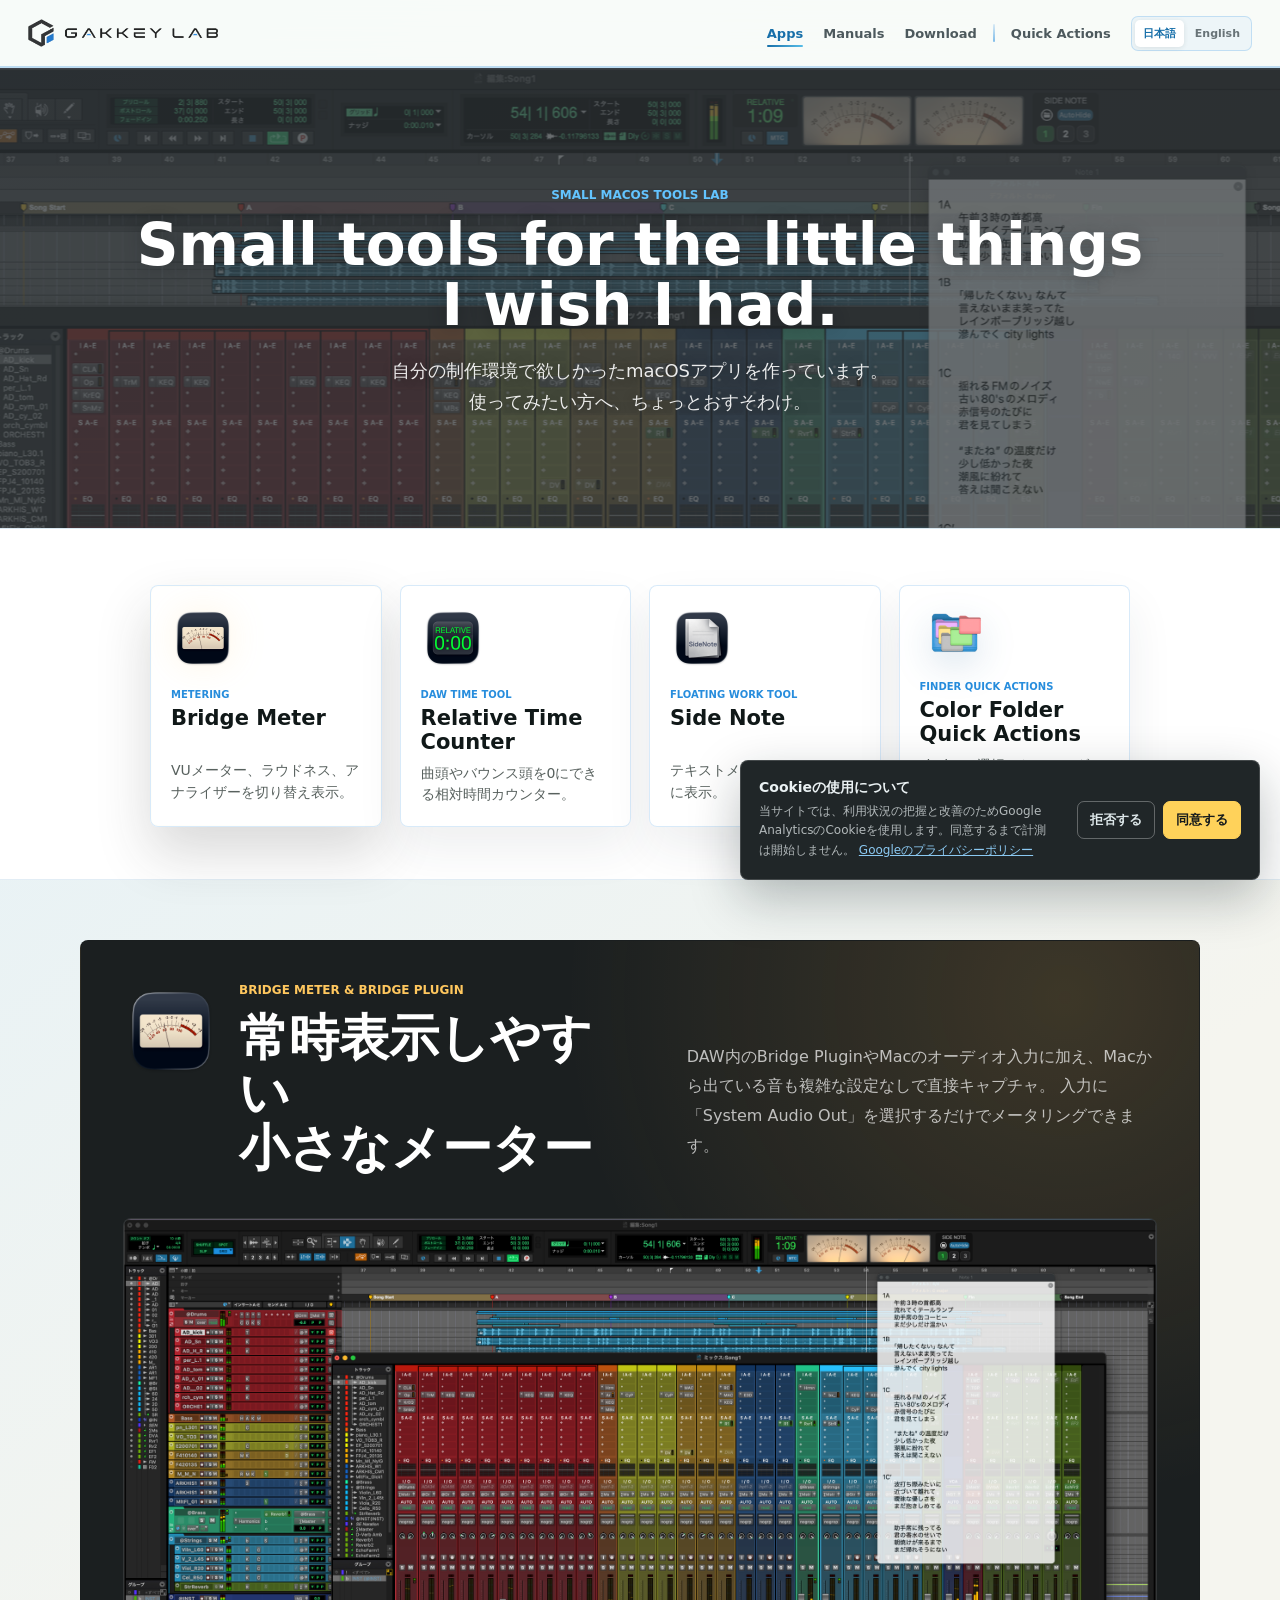
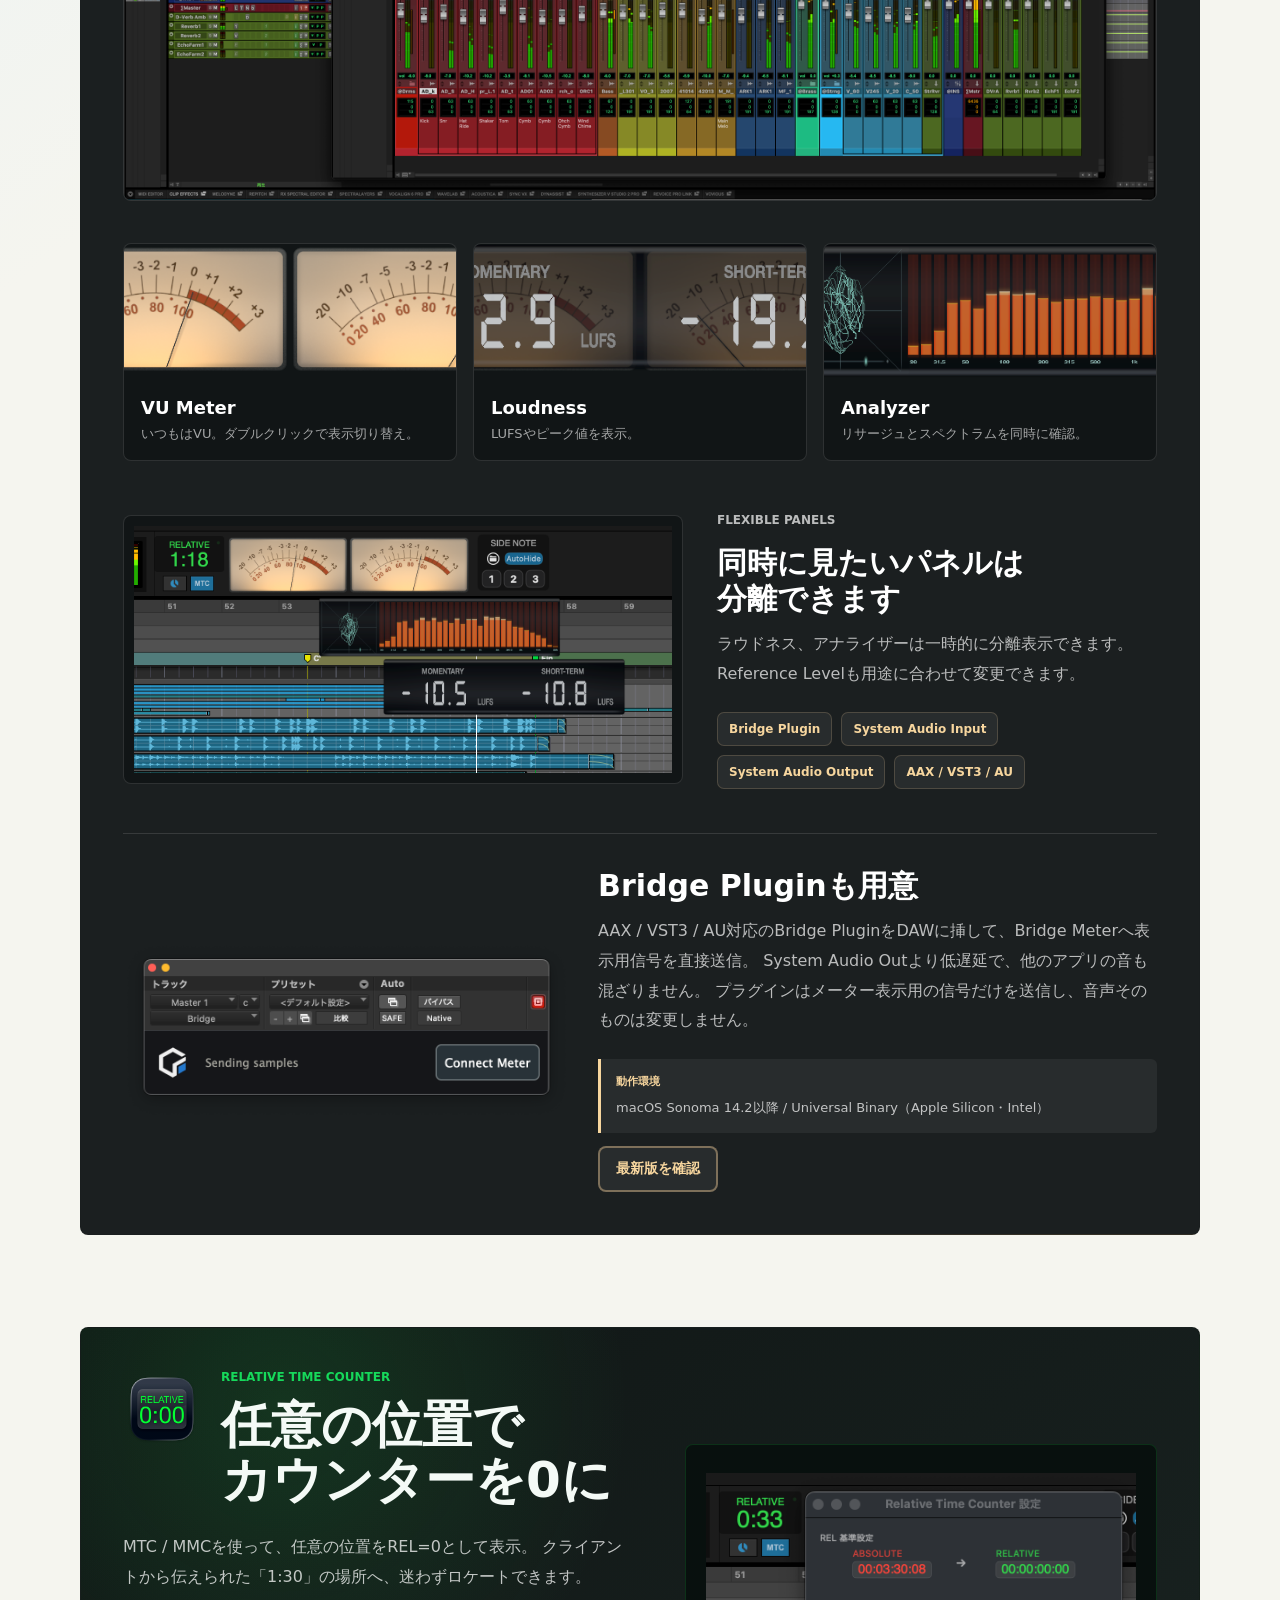
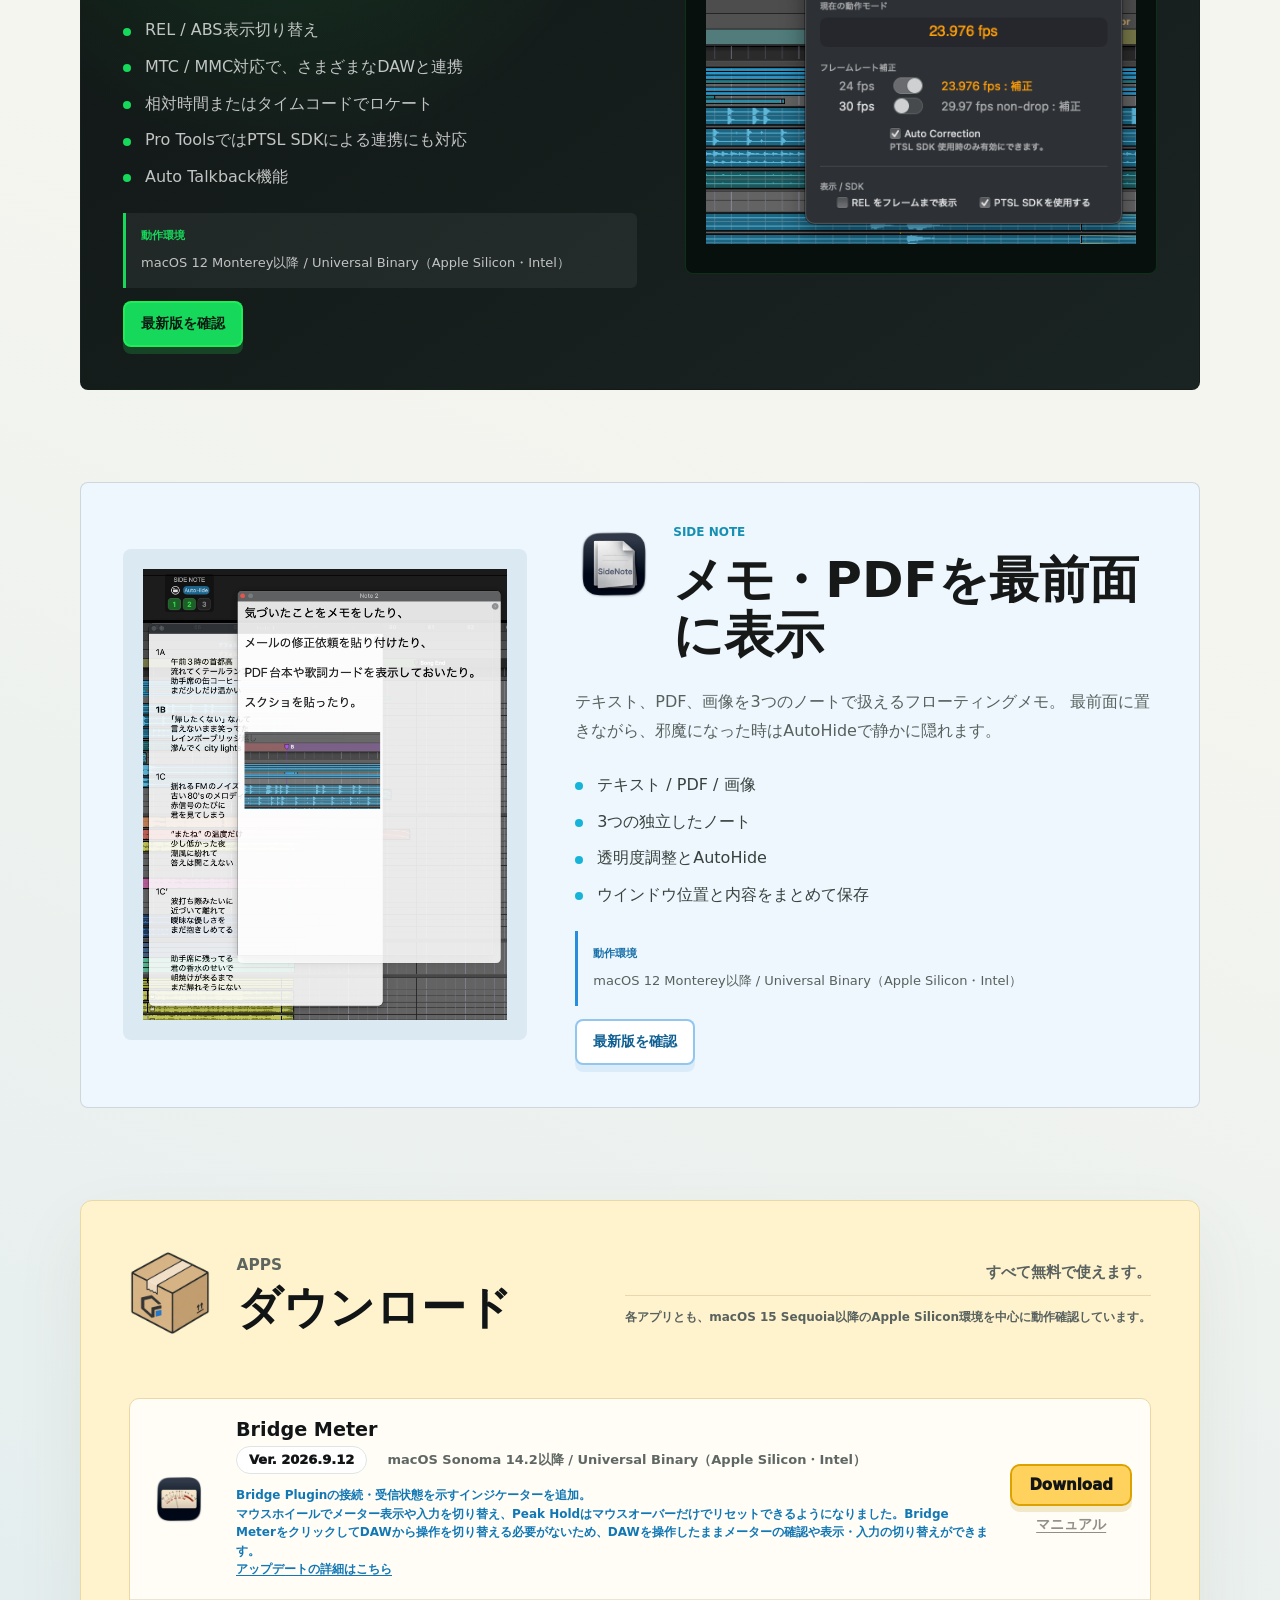
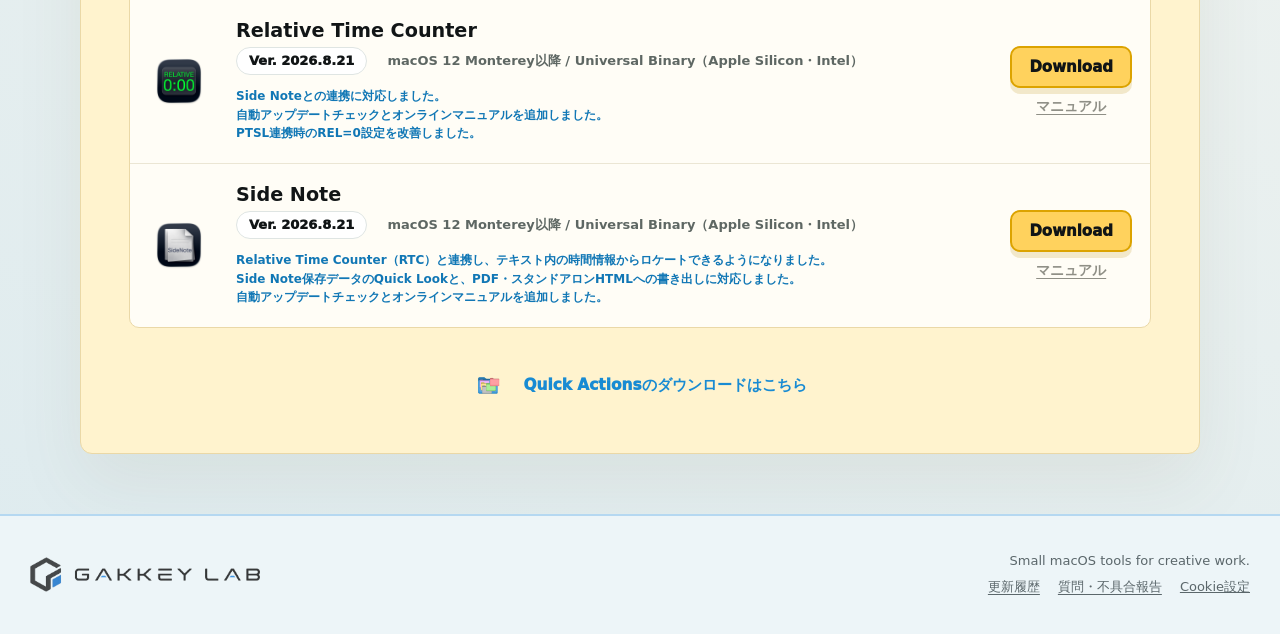
==== index.html @ 68f9bd62 "Align RTC download anchors" ====
<!doctype html>
<html lang="ja">
  <head>
    <meta charset="utf-8">
    <meta name="viewport" content="width=device-width, initial-scale=1">
    <title>GAKKEY LAB | macOS Tools for Creative Work</title>
    <meta
      name="description"
      content="「あったらいいな」を、小さなツールにBridge Meter、Relative Time Counter、Side Noteを公開するmacOS tools lab。"
    >
    <link rel="canonical" href="https://lab.gakkey.com/">
    <link rel="alternate" hreflang="ja" href="https://lab.gakkey.com/">
    <link rel="alternate" hreflang="en" href="https://lab.gakkey.com/en/">
    <link rel="alternate" hreflang="x-default" href="https://lab.gakkey.com/">
    <link rel="icon" type="image/png" sizes="512x512" href="/assets/gakkey-lab/favicon.png?v=3">
    <link rel="shortcut icon" href="/favicon.ico?v=3">
    <link rel="apple-touch-icon" sizes="180x180" href="/assets/gakkey-lab/apple-touch-icon.png?v=3">
    <link rel="stylesheet" href="gakkey-lab.css">
    <script defer src="/analytics.js"></script>
    <script defer src="hero-motion.js"></script>
  </head>
  <body>
    <header class="topbar">
      <a class="brand" href="#" aria-label="GAKKEY LAB">
        <img src="assets/gakkey-lab/logo.png" alt="GAKKEY LAB">
      </a>
      <div class="topbar-controls">
        <nav aria-label="Main navigation">
          <span class="nav-group nav-apps">
            <a href="#apps" aria-current="page">Apps</a>
            <a href="/manuals/">Manuals</a>
            <a href="#download">Download</a>
          </span>
          <span class="nav-group nav-quick">
            <a href="quick-actions/">Quick Actions</a>
          </span>
        </nav>
        <div class="language-switch" aria-label="Language">
          <a class="active" href="/" lang="ja" aria-current="page">日本語</a>
          <a href="/en/" lang="en">English</a>
        </div>
      </div>
    </header>

    <main id="top">
      <section class="hero">
        <div class="hero-content">
          <p class="eyebrow">Small macOS tools lab</p>
          <h1><span class="hero-title-line"><span>Small tools for</span> <span>the little things</span></span><br><span class="hero-title-line">I wish I had.</span></h1>
          <p class="lead">
            自分の制作環境で欲しかったmacOSアプリを作っています。<br>
            使ってみたい方へ、ちょっとおすそわけ。
          </p>
        </div>
      </section>

      <section class="tool-showcase" id="apps">
        <div class="tool-showcase-inner">
          <div class="hero-app-grid" aria-label="GAKKEY LABで公開しているmacOSアプリとQuick Actions">
            <a class="app-card featured-card" href="#bridge-meter">
              <img src="assets/gakkey-lab/bridge-meter-icon.png" alt="Bridge Meter icon">
              <div>
                <span class="app-kind">Metering</span>
                <h3>Bridge Meter</h3>
                <p>VUメーター、ラウドネス、アナライザーを切り替え表示。</p>
              </div>
            </a>

          <a class="app-card rtc-card" href="#rtc">
            <img src="assets/gakkey-lab/rtc-icon.png" alt="Relative Time Counter icon">
            <div>
              <span class="app-kind">DAW time tool</span>
              <h3>Relative Time Counter</h3>
              <p>曲頭やバウンス頭を0にできる相対時間カウンター。</p>
            </div>
          </a>

          <a class="app-card note-card" href="#side-note">
            <img src="assets/gakkey-lab/side-note-icon.png" alt="Side Note icon">
            <div>
              <span class="app-kind">Floating work tool</span>
              <h3>Side Note</h3>
              <p>テキストメモやPDFを最前面に表示。</p>
            </div>
          </a>

          <a class="app-card quick-card" href="quick-actions/">
            <img class="quick-action-icon" src="assets/gakkey-lab/quick-actions/color-folder-icon.png" alt="Color Folder Quick Actions icon">
            <div>
              <span class="app-kind">Finder Quick Actions</span>
              <h3>Color Folder Quick Actions</h3>
              <p>Finderで選択したフォルダの色を変更。</p>
            </div>
          </a>
        </div>
        </div>
      </section>

      <section class="app-overview">
        <div class="app-grid">
          <a class="app-card featured-card" href="#bridge-meter">
            <img src="assets/gakkey-lab/bridge-meter-icon.png" alt="Bridge Meter icon">
            <div>
              <span class="app-kind">Featured</span>
              <h3>Bridge Meter</h3>
              <p>VUメーター、ラウドネス、アナライザーを切り替え表示。</p>
            </div>
          </a>

          <a class="app-card rtc-card" href="#rtc">
            <img src="assets/gakkey-lab/rtc-icon.png" alt="Relative Time Counter icon">
            <div>
              <span class="app-kind">DAW time tool</span>
              <h3>Relative Time Counter</h3>
              <p>曲頭やバウンス頭を0にできる相対時間カウンター。</p>
            </div>
          </a>

          <a class="app-card note-card" href="#side-note">
            <img src="assets/gakkey-lab/side-note-icon.png" alt="Side Note icon">
            <div>
              <span class="app-kind">Floating work tool</span>
              <h3>Side Note</h3>
              <p>テキストメモやPDFを最前面に表示。</p>
            </div>
          </a>
        </div>
      </section>

      <section class="product bridge-section" id="bridge-meter">
        <div class="product-heading">
          <div class="product-title">
            <img src="assets/gakkey-lab/bridge-meter-icon.png" alt="">
            <div>
              <p class="eyebrow">Bridge Meter &amp; Bridge Plugin</p>
              <h2>常時表示しやすい<br>小さなメーター</h2>
            </div>
          </div>
          <p class="product-intro">
            DAW内のBridge PluginやMacのオーディオ入力に加え、Macから出ている音も複雑な設定なしで直接キャプチャ。
            入力に「System Audio Out」を選択するだけでメータリングできます。
          </p>
        </div>

        <figure class="protools-showcase">
          <img
            src="assets/gakkey-lab/hero-protools.png"
            alt="Bridge Meter、Relative Time Counter、Side NoteをPro Toolsの作業画面に配置した様子"
          >
        </figure>

        <div class="meter-modes">
          <figure>
            <img src="assets/gakkey-lab/bridge-vu.png" alt="Stereo VU meter display">
            <figcaption>
              <strong>VU Meter</strong>
              <span>いつもはVU。ダブルクリックで表示切り替え。</span>
            </figcaption>
          </figure>
          <figure>
            <img src="assets/gakkey-lab/bridge-loudness.png" alt="Momentary and short-term loudness display">
            <figcaption>
              <strong>Loudness</strong>
              <span>LUFSやピーク値を表示。</span>
            </figcaption>
          </figure>
          <figure>
            <img src="assets/gakkey-lab/bridge-analyzer.png" alt="Lissajous and spectrum analyzer display">
            <figcaption>
              <strong>Analyzer</strong>
              <span>リサージュとスペクトラムを同時に確認。</span>
            </figcaption>
          </figure>
        </div>

        <div class="bridge-detail">
          <figure class="detail-shot">
            <img src="assets/gakkey-lab/bridge-detached.png" alt="Bridge Meter panels detached over a Pro Tools session">
          </figure>
          <div class="detail-copy">
            <p class="eyebrow">Flexible panels</p>
            <h3>同時に見たいパネルは<br>分離できます</h3>
            <p>
              ラウドネス、アナライザーは一時的に分離表示できます。<br>
              Reference Levelも用途に合わせて変更できます。
            </p>
            <div class="feature-tags">
              <span>Bridge Plugin</span>
              <span>System Audio Input</span>
              <span>System Audio Output</span>
              <span>AAX / VST3 / AU</span>
            </div>
          </div>
        </div>

        <div class="plugin-strip">
          <img src="assets/gakkey-lab/bridge-plugin.png" alt="Bridge Plugin window">
          <div>
            <h3>Bridge Pluginも用意</h3>
            <p>
              AAX / VST3 / AU対応のBridge PluginをDAWに挿して、Bridge Meterへ表示用信号を直接送信。
              System Audio Outより低遅延で、他のアプリの音も混ざりません。
              プラグインはメーター表示用の信号だけを送信し、音声そのものは変更しません。
            </p>
            <p class="system-requirements dark-requirements">
              <strong>動作環境</strong>
              <span>macOS Sonoma 14.2以降 / Universal Binary（Apple Silicon・Intel）</span>
            </p>
            <a
              class="product-download dark-download"
              href="#download-bridge-meter"
            >
              最新版を確認
            </a>
          </div>
        </div>
      </section>

      <section class="product split-product rtc-section" id="rtc">
        <div class="split-copy">
          <div class="product-title compact-title">
            <img src="assets/gakkey-lab/rtc-icon.png" alt="">
            <div>
              <p class="eyebrow">Relative Time Counter</p>
              <h2>任意の位置で<br>
              カウンターを0に</h2>
            </div>
          </div>
          <p>
            MTC / MMCを使って、任意の位置をREL=0として表示。
            クライアントから伝えられた「1:30」の場所へ、迷わずロケートできます。
          </p>
          <ul class="plain-features">
            <li>REL / ABS表示切り替え</li>
            <li>MTC / MMC対応で、さまざまなDAWと連携</li>
            <li>相対時間またはタイムコードでロケート</li>
            <li>Pro ToolsではPTSL SDKによる連携にも対応</li>
            <li>Auto Talkback機能</li>
          </ul>
          <p class="system-requirements">
            <strong>動作環境</strong>
            macOS 12 Monterey以降 / Universal Binary（Apple Silicon・Intel）
          </p>
          <a
            class="product-download"
            href="#download-relative-time-counter"
          >
            最新版を確認
          </a>
        </div>
        <figure class="window-shot">
          <img
            src="assets/gakkey-lab/rtc-screenshot.png"
            alt="Relative Time Counterのカウンターと設定画面をPro Tools上に表示した様子"
          >
        </figure>
      </section>

      <section class="product split-product note-section" id="side-note">
        <figure class="window-shot note-shot">
          <img
            src="assets/gakkey-lab/side-note-screenshot.png"
            alt="Side Noteでメモ、歌詞、画像をPro Tools上に表示した様子"
          >
        </figure>
        <div class="split-copy">
          <div class="product-title compact-title">
            <img src="assets/gakkey-lab/side-note-icon.png" alt="">
            <div>
              <p class="eyebrow">Side Note</p>
              <h2>メモ・PDFを最前面に表示</h2>
            </div>
          </div>
          <p>
            テキスト、PDF、画像を3つのノートで扱えるフローティングメモ。
            最前面に置きながら、邪魔になった時はAutoHideで静かに隠れます。
          </p>
          <ul class="plain-features">
            <li>テキスト / PDF / 画像</li>
            <li>3つの独立したノート</li>
            <li>透明度調整とAutoHide</li>
            <li>ウインドウ位置と内容をまとめて保存</li>
          </ul>
          <p class="system-requirements">
            <strong>動作環境</strong>
            macOS 12 Monterey以降 / Universal Binary（Apple Silicon・Intel）
          </p>
          <a
            class="product-download"
            href="#download-side-note"
          >
            最新版を確認
          </a>
        </div>
      </section>

      <section class="download download-section-v2" id="download">
        <div class="gl-download-panel">
          <div class="gl-download-header">
            <div class="gl-download-heading">
              <img class="gl-download-box" src="assets/gakkey-lab/package-icon.png" alt="">
              <div>
                <div class="gl-download-eyebrow">Apps</div>
                <h2>ダウンロード</h2>
              </div>
            </div>
            <div class="gl-download-summary">
              <p>すべて無料で使えます。</p><span></span>
              <p>各アプリとも、macOS 15 Sequoia以降のApple Silicon環境を中心に動作確認しています。</p>
            </div>
          </div>
          <div class="gl-download-list">
            <div class="gl-download-row" id="download-bridge-meter">
              <img class="gl-download-app-icon" src="assets/gakkey-lab/bridge-meter-icon.png" alt="Bridge Meter">
              <div class="gl-download-app-main"><h3>Bridge Meter</h3><div class="gl-download-meta"><span class="gl-download-version">Ver. 2026.9.12</span><span>macOS Sonoma 14.2以降 / Universal Binary（Apple Silicon・Intel）</span></div><div class="gl-download-notes"><div>Bridge Pluginの接続・受信状態を示すインジケーターを追加。</div><div>マウスホイールでメーター表示や入力を切り替え、Peak Holdはマウスオーバーだけでリセットできるようになりました。Bridge MeterをクリックしてDAWから操作を切り替える必要がないため、DAWを操作したままメーターの確認や表示・入力の切り替えができます。</div><div><a href="https://github.com/gakkeygakkey/gakkey-lab-site/releases/tag/bridge-meter-2026.9.12" target="_blank" rel="noopener">アップデートの詳細はこちら</a></div></div></div>
              <div class="gl-download-actions"><a class="gl-download-button" href="https://github.com/gakkeygakkey/gakkey-lab-site/releases/download/bridge-meter-2026.9.12/Bridge-Meter-2026.9.12.dmg">Download</a><a class="gl-download-manual" href="bridge-meter/manual/">マニュアル</a></div>
            </div>
            <div class="gl-download-row" id="download-relative-time-counter">
              <img class="gl-download-app-icon" src="assets/gakkey-lab/rtc-icon.png" alt="Relative Time Counter">
              <div class="gl-download-app-main"><h3>Relative Time Counter</h3><div class="gl-download-meta"><span class="gl-download-version">Ver. 2026.8.21</span><span>macOS 12 Monterey以降 / Universal Binary（Apple Silicon・Intel）</span></div><div class="gl-download-notes"><div>Side Noteとの連携に対応しました。</div><div>自動アップデートチェックとオンラインマニュアルを追加しました。</div><div>PTSL連携時のREL=0設定を改善しました。</div></div></div>
              <div class="gl-download-actions"><a class="gl-download-button" href="https://github.com/gakkeygakkey/gakkey-lab-site/releases/download/relative-time-counter-2026.8.21/Relative-Time-Counter-2026.8.21.dmg">Download</a><a class="gl-download-manual" href="relative-time-counter/manual/">マニュアル</a></div>
            </div>
            <div class="gl-download-row" id="download-side-note">
              <img class="gl-download-app-icon" src="assets/gakkey-lab/side-note-icon.png" alt="Side Note">
              <div class="gl-download-app-main"><h3>Side Note</h3><div class="gl-download-meta"><span class="gl-download-version">Ver. 2026.8.21</span><span>macOS 12 Monterey以降 / Universal Binary（Apple Silicon・Intel）</span></div><div class="gl-download-notes"><div>Relative Time Counter（RTC）と連携し、テキスト内の時間情報からロケートできるようになりました。</div><div>Side Note保存データのQuick Lookと、PDF・スタンドアロンHTMLへの書き出しに対応しました。</div><div>自動アップデートチェックとオンラインマニュアルを追加しました。</div></div></div>
              <div class="gl-download-actions"><a class="gl-download-button" href="https://github.com/gakkeygakkey/gakkey-lab-site/releases/download/side-note-2026.8.21/Side-Note-2026.8.21.dmg">Download</a><a class="gl-download-manual" href="side-note/manual/">マニュアル</a></div>
            </div>
          </div>
          <a class="gl-download-quick-actions" href="quick-actions/"><img class="gl-download-qa-icon" src="assets/gakkey-lab/quick-actions/color-folder-icon.png" alt=""><span>Quick Actionsのダウンロードはこちら</span></a>
        </div>
      </section>
    </main>

    <footer class="footer">
      <img src="assets/gakkey-lab/logo.png" alt="GAKKEY LAB">
      <div class="footer-meta">
        <span>Small macOS tools for creative work.</span>
        <nav class="footer-links" aria-label="サポートリンク">
          <a href="https://github.com/gakkeygakkey/gakkey-lab-site/releases" target="_blank" rel="noopener">更新履歴</a>
          <a href="https://github.com/gakkeygakkey/gakkey-lab-site/discussions" target="_blank" rel="noopener">質問・不具合報告</a>
        </nav>
      </div>
    </footer>
</body>
</html>
---- gakkey-lab.css ----
:root {
  color-scheme: light;
  --ink: #161918;
  --muted: #58615e;
  --paper: #f5f5ef;
  --panel: #ffffff;
  --green: #16d95b;
  --blue: #278ddd;
  --yellow: #ffd25a;
  --deep: #1b1f20;
  --line: rgba(22, 25, 24, 0.14);
  --shadow: 0 24px 64px rgba(31, 38, 35, 0.16);
}

* {
  box-sizing: border-box;
}

html {
  scroll-behavior: smooth;
}

body {
  margin: 0;
  color: var(--ink);
  background:
    linear-gradient(145deg, rgba(218, 239, 252, 0.82), transparent 30%),
    linear-gradient(24deg, rgba(117, 190, 238, 0.18), transparent 36%),
    var(--paper);
  font-family: Inter, ui-sans-serif, system-ui, -apple-system, BlinkMacSystemFont, "Segoe UI", sans-serif;
}

a {
  color: inherit;
  text-decoration: none;
}

img {
  max-width: 100%;
}

.topbar {
  position: sticky;
  top: 0;
  z-index: 20;
  display: flex;
  align-items: center;
  justify-content: space-between;
  min-height: 68px;
  padding: 0 28px;
  color: var(--ink);
  background: rgba(250, 252, 249, 0.9);
  border-bottom: 2px solid rgba(39, 141, 221, 0.28);
  backdrop-filter: blur(18px);
}

.brand,
.topbar nav,
.topbar-controls,
.language-switch,
.product-title,
.manual-actions {
  display: flex;
  align-items: center;
}

.brand {
  padding: 4px 0;
}

.brand img {
  display: block;
  width: 190px;
  height: auto;
  object-fit: contain;
}

.topbar nav {
  gap: 16px;
  color: #4d595d;
  font-size: 13px;
  font-weight: 700;
}

.nav-group {
  position: relative;
  display: inline-flex;
  align-items: center;
  gap: 20px;
  min-height: 34px;
}

.nav-quick {
  padding-left: 18px;
}

.nav-quick::before {
  content: "";
  position: absolute;
  left: 0;
  top: 8px;
  bottom: 8px;
  width: 2px;
  background: linear-gradient(180deg, rgba(39, 141, 221, 0.15), rgba(39, 141, 221, 0.58));
  border-radius: 999px;
}

.topbar nav a {
  position: relative;
  display: inline-flex;
  align-items: center;
  min-height: 34px;
  padding: 0;
}

.topbar nav a:hover {
  color: var(--blue);
}

.topbar nav a[aria-current="page"] {
  color: #176fa9;
}

.topbar nav a[aria-current="page"]::after {
  content: "";
  position: absolute;
  left: 0;
  right: 0;
  bottom: 3px;
  height: 2px;
  background: linear-gradient(90deg, #176fa9, #58bde8);
  border-radius: 999px;
}

.topbar-controls {
  gap: 20px;
}

.language-switch {
  flex: 0 0 auto;
  gap: 3px;
  padding: 3px;
  background: #edf5f8;
  border: 1px solid rgba(39, 141, 221, 0.22);
  border-radius: 7px;
}

.language-switch a {
  padding: 6px 8px;
  color: #687377;
  border-radius: 5px;
  font-size: 11px;
  font-weight: 800;
}

.language-switch a:hover {
  color: var(--blue);
}

.language-switch a.active {
  color: #176fa9;
  background: white;
  box-shadow: 0 1px 5px rgba(31, 38, 35, 0.1);
}

.hero {
  position: relative;
  isolation: isolate;
  overflow: hidden;
  min-height: min(460px, calc(76vh - 68px));
  display: grid;
  grid-template-columns: 1fr;
  align-items: center;
  align-content: center;
  padding: 64px 0 54px;
}

.hero::before {
  content: "";
  position: absolute;
  inset: 0;
  z-index: -2;
  background-image: url("assets/gakkey-lab/hero-protools.png");
  background-repeat: no-repeat;
  background-position: 74% 0;
  background-size: 120% auto;
  opacity: 0.4;
  filter: saturate(0.72) contrast(0.86);
}

.hero-content {
  position: relative;
  z-index: 1;
  width: min(1180px, calc(100% - 44px));
  max-width: 1080px;
  margin: 0 auto;
  min-width: 0;
  text-align: center;
}

.eyebrow {
  margin: 0 0 14px;
  color: #138642;
  font-size: 12px;
  font-weight: 900;
  letter-spacing: 0;
  text-transform: uppercase;
}

.hero .eyebrow {
  color: #147ec2;
}

.bridge-section .eyebrow {
  color: #ffc75e;
}

h1,
h2,
h3,
p {
  margin-top: 0;
}

h1 {
  max-width: 1040px;
  margin-left: auto;
  margin-right: auto;
  margin-bottom: 20px;
  font-size: clamp(44px, 4.8vw, 58px);
  line-height: 1.02;
  letter-spacing: 0;
}

h1 span {
  white-space: nowrap;
}

.lead {
  max-width: 760px;
  margin-left: auto;
  margin-right: auto;
  margin-bottom: 0;
  color: #39413e;
  font-size: 18px;
  line-height: 1.75;
}

.hero::before {
  opacity: 0.75;
}

.hero::after {
  content: "";
  position: absolute;
  inset: 0;
  z-index: -1;
  background: rgba(8, 14, 17, 0.55);
}

.hero h1 {
  color: #fff;
  text-shadow: 0 2px 18px rgba(0, 0, 0, 0.28);
}

.hero .eyebrow {
  color: #63c4ff;
}

.hero .lead {
  color: rgba(255, 255, 255, 0.9);
  text-shadow: 0 1px 12px rgba(0, 0, 0, 0.34);
}

@media (prefers-reduced-motion: no-preference) {
  .hero::before {
    transform: translate3d(0, var(--hero-shift, 0px), 0) scale(var(--hero-zoom, 1.2));
    transform-origin: 74% 0;
    will-change: transform;
  }
}

.tool-showcase {
  background: white;
  border-top: 1px solid rgba(23, 111, 169, 0.16);
  border-bottom: 1px solid rgba(23, 111, 169, 0.12);
  padding: 56px 0 52px;
}

.tool-showcase-inner {
  width: min(1180px, calc(100% - 44px));
  margin: 0 auto;
}

.tool-showcase .eyebrow {
  margin-bottom: 22px;
  color: #147ec2;
  text-align: center;
}

.hero-actions {
  display: flex;
  flex-wrap: wrap;
  justify-content: center;
  gap: 12px;
}

.hero-app-grid {
  width: min(980px, 100%);
  margin: 0 auto;
  display: grid;
  grid-template-columns: repeat(4, minmax(0, 1fr));
  gap: 18px;
}

.hero-app-grid .app-card {
  min-height: 212px;
  grid-template-columns: 1fr;
  gap: 13px;
  padding: 20px;
  color: #101818;
  background: rgba(255, 255, 255, 0.96);
  border-color: rgba(39, 141, 221, 0.18);
  box-shadow: 0 22px 46px rgba(42, 55, 58, 0.08);
}

.hero-app-grid .app-card.featured-card {
  color: #101818;
  background: rgba(255, 255, 255, 0.96);
  border-color: rgba(39, 141, 221, 0.18);
}

.hero-app-grid .app-card.rtc-card {
  color: #101818;
  background: rgba(255, 255, 255, 0.96);
  border-color: rgba(39, 141, 221, 0.18);
}

.hero-app-grid .app-card.note-card {
  background: rgba(255, 255, 255, 0.96);
  border-color: rgba(39, 141, 221, 0.18);
}

.hero-app-grid .app-card.quick-card {
  background: rgba(255, 255, 255, 0.96);
}

.hero-app-grid .app-card h3 {
  min-height: 46px;
  margin-bottom: 8px;
  font-size: 21px;
}

.hero-app-grid .app-card img {
  width: 64px;
  height: 64px;
  border-radius: 16px;
}

.hero-app-grid .app-card .quick-action-icon {
  width: 74px;
  height: 56px;
}

.hero-app-grid .app-card .app-kind {
  color: var(--blue);
  font-size: 10px;
}

.hero-app-grid .app-card p {
  font-size: 14px;
  line-height: 1.55;
}

.hero-app-grid .featured-card p,
.hero-app-grid .rtc-card p {
  color: var(--muted);
}

.hero-button {
  display: inline-flex;
  align-items: center;
  justify-content: center;
  min-height: 48px;
  padding: 0 20px;
  color: #161400;
  background: var(--yellow);
  border: 2px solid #d59d0c;
  border-radius: 8px;
  box-shadow: 0 9px 0 rgba(213, 157, 12, 0.28);
  font-weight: 900;
}

.secondary-button {
  color: #176fa9;
  background: white;
  border-color: rgba(39, 141, 221, 0.44);
  box-shadow: none;
}

.lab-board {
  position: relative;
  min-height: 540px;
  overflow: hidden;
  background:
    linear-gradient(145deg, rgba(255, 255, 255, 0.82), rgba(225, 242, 252, 0.84)),
    white;
  border: 1px solid var(--line);
  border-radius: 8px;
  box-shadow: var(--shadow);
}

.lab-board::before {
  content: "";
  position: absolute;
  inset: 42px;
  border: 1px solid rgba(26, 39, 44, 0.07);
  border-radius: 16px;
  background:
    linear-gradient(90deg, rgba(255, 255, 255, 0.52), rgba(255, 255, 255, 0)),
    radial-gradient(circle at 76% 12%, rgba(255, 200, 94, 0.18), transparent 34%);
}

.board-card {
  position: absolute;
  display: grid;
  gap: 12px;
  padding: 22px;
  border-radius: 14px;
  box-shadow: 0 24px 46px rgba(45, 47, 42, 0.16);
}

.board-card img {
  display: block;
}

.board-card span {
  font-size: 13px;
  font-weight: 900;
}

.board-card strong {
  font-size: 30px;
  line-height: 1;
}

.board-bridge {
  top: 62px;
  left: 12%;
  width: 40%;
  min-height: 220px;
  color: #ffe2a4;
  background:
    radial-gradient(circle at 76% 14%, rgba(255, 190, 84, 0.26), transparent 36%),
    linear-gradient(145deg, #0d1010, #271b0e);
  border: 1px solid rgba(255, 190, 84, 0.22);
  transform: rotate(-1.5deg);
}

.board-bridge img {
  width: 82px;
  height: 82px;
  border-radius: 20px;
  filter: drop-shadow(0 0 18px rgba(255, 196, 92, 0.16));
}

.board-rtc {
  right: 8%;
  top: 128px;
  width: 39%;
  min-height: 220px;
  color: var(--green);
  background:
    radial-gradient(circle at 76% 14%, rgba(38, 244, 88, 0.16), transparent 36%),
    #111918;
  border: 1px solid rgba(38, 244, 88, 0.18);
  transform: rotate(1.5deg);
  z-index: 2;
}

.board-rtc img,
.board-note img {
  width: 82px;
  height: 82px;
  border-radius: 20px;
}

.board-note {
  left: 28%;
  bottom: 52px;
  width: 34%;
  min-height: 205px;
  background: #fbfdff;
  border: 1px solid rgba(38, 176, 205, 0.16);
  transform: rotate(-0.5deg);
}

.board-note span,
.board-note strong {
  color: #168fb3;
}

.board-quick {
  right: 10%;
  bottom: 34px;
  width: 27%;
  min-height: 150px;
  color: #176fa9;
  background: rgba(255, 255, 255, 0.92);
  border: 1px solid rgba(39, 141, 221, 0.18);
  transform: rotate(1deg);
  z-index: 1;
}

.board-quick img {
  width: 78px;
  height: 58px;
  object-fit: contain;
  filter: drop-shadow(0 12px 18px rgba(21, 89, 140, 0.16));
}

.board-quick strong {
  color: #176fa9;
  font-size: 24px;
}

.app-overview,
.product,
.manuals,
.download {
  width: min(1120px, calc(100% - 44px));
  margin-left: auto;
  margin-right: auto;
}

#apps,
#bridge-meter,
#rtc,
#side-note,
#manuals,
#download,
#download-bridge-meter,
#download-relative-time-counter,
#download-side-note {
  scroll-margin-top: 92px;
}

.app-overview {
  display: none;
  padding: 96px 0;
}

.app-overview .app-grid {
  margin-top: 0;
}

.section-heading {
  max-width: 720px;
  margin-bottom: 32px;
}

.section-heading h2,
.product h2,
.download h2 {
  margin-bottom: 16px;
  font-size: clamp(32px, 4.7vw, 58px);
  line-height: 1.1;
  letter-spacing: 0;
}

.download h2 {
  font-size: clamp(32px, 4vw, 52px);
}

.section-heading > p:not(.eyebrow),
.product-intro,
.split-copy > p,
.detail-copy > p,
.plugin-strip p,
.download p {
  color: var(--muted);
  line-height: 1.85;
}

.app-grid {
  display: grid;
  grid-template-columns: repeat(3, minmax(0, 1fr));
  gap: 18px;
}

.app-card {
  min-height: 228px;
  display: grid;
  grid-template-columns: 78px 1fr;
  align-content: start;
  gap: 20px;
  padding: 24px;
  background: white;
  border: 1px solid var(--line);
  border-radius: 8px;
  box-shadow: var(--shadow);
}

.app-card:hover {
  transform: translateY(-2px);
}

.app-card.featured-card {
  color: white;
  background:
    radial-gradient(circle at 84% 10%, rgba(255, 190, 84, 0.34), transparent 36%),
    radial-gradient(circle at 18% 20%, rgba(255, 220, 150, 0.1), transparent 28%),
    linear-gradient(145deg, #0c0f0f, #1c1912 58%, #352511);
  border-color: rgba(255, 190, 84, 0.28);
  box-shadow:
    0 26px 54px rgba(45, 47, 42, 0.18),
    inset 0 0 0 1px rgba(255, 210, 128, 0.04);
}

.app-card.rtc-card {
  color: #f4faf6;
  background:
    radial-gradient(circle at 86% 12%, rgba(38, 244, 88, 0.14), transparent 34%),
    linear-gradient(145deg, #09110f, #18231f);
  border-color: rgba(38, 244, 88, 0.18);
}

.app-card.note-card {
  background:
    radial-gradient(circle at 96% 4%, rgba(38, 176, 205, 0.045), transparent 34%),
    #fbfdff;
  border-color: rgba(38, 176, 205, 0.16);
}

.app-card.quick-card {
  background:
    radial-gradient(circle at 88% 10%, rgba(39, 141, 221, 0.09), transparent 34%),
    #ffffff;
  border-color: rgba(39, 141, 221, 0.18);
}

.app-card img {
  width: 78px;
  height: 78px;
  border-radius: 18px;
}

.app-card .quick-action-icon {
  object-fit: contain;
  border-radius: 0;
  filter: drop-shadow(0 12px 18px rgba(21, 89, 140, 0.16));
}

.featured-card img {
  filter: drop-shadow(0 0 18px rgba(255, 196, 92, 0.16));
}

.app-card h3 {
  margin: 4px 0 10px;
  font-size: 24px;
  line-height: 1.16;
}

.app-card p {
  margin-bottom: 0;
  color: var(--muted);
  line-height: 1.7;
}

.featured-card p {
  color: rgba(255, 255, 255, 0.7);
}

.rtc-card p {
  color: rgba(255, 255, 255, 0.7);
}

.app-kind {
  color: #16813e;
  font-size: 11px;
  font-weight: 900;
  text-transform: uppercase;
}

.featured-card .app-kind {
  color: #ffc75e;
}

.rtc-card .app-kind {
  color: var(--green);
}

.note-card .app-kind {
  color: #168fb3;
}

.quick-card .app-kind {
  color: var(--blue);
}

.hero-app-grid .app-card .app-kind {
  color: var(--blue);
}

.quick-action-mark {
  position: relative;
  display: block;
  width: 78px;
  height: 78px;
  border-radius: 18px;
  background:
    linear-gradient(180deg, #55c7f2, #198bd2 48%, #1377bd);
  box-shadow:
    inset 0 -8px 0 rgba(0, 0, 0, 0.08),
    0 12px 24px rgba(21, 89, 140, 0.18);
}

.quick-action-mark::before {
  content: "";
  position: absolute;
  left: 9px;
  top: 9px;
  width: 30px;
  height: 10px;
  background: #7fd5f6;
  border-radius: 6px 6px 0 0;
}

.quick-action-mark i {
  position: absolute;
  width: 36px;
  height: 26px;
  border: 2px solid rgba(30, 39, 44, 0.12);
  border-radius: 5px;
  box-shadow: 0 3px 6px rgba(31, 38, 35, 0.16);
}

.quick-action-mark i:nth-child(1) {
  left: 11px;
  top: 21px;
  background: #f48ea1;
}

.quick-action-mark i:nth-child(2) {
  left: 23px;
  top: 31px;
  background: #9ee987;
}

.quick-action-mark i:nth-child(3) {
  left: 33px;
  top: 42px;
  background: #ffe16c;
}

.product {
  margin-bottom: 92px;
  padding: 42px;
  border: 1px solid var(--line);
  border-radius: 8px;
}

.bridge-section {
  margin-top: 60px;
  color: white;
  background:
    radial-gradient(circle at 88% 3%, rgba(255, 189, 86, 0.15), transparent 24%),
    var(--deep);
}

.product-heading {
  display: grid;
  grid-template-columns: 1.05fr 0.95fr;
  gap: 44px;
  align-items: end;
  margin-bottom: 42px;
}

.product-title {
  align-items: flex-start;
  gap: 20px;
}

.product-title img {
  width: 96px;
  height: 96px;
  border-radius: 22px;
  flex: 0 0 auto;
}

.product-title h2 {
  margin-bottom: 0;
}

.bridge-section .product-intro,
.bridge-section .detail-copy > p,
.bridge-section .plugin-strip p {
  color: rgba(255, 255, 255, 0.7);
}

.bridge-section .product-title h2 {
  font-size: clamp(32px, 4vw, 50px);
}

.protools-showcase {
  margin: 0 0 42px;
  overflow: hidden;
  background: #111516;
  border: 1px solid rgba(255, 255, 255, 0.14);
  border-radius: 8px;
}

.protools-showcase img {
  display: block;
  width: 100%;
  height: auto;
}

.meter-modes {
  display: grid;
  grid-template-columns: repeat(3, minmax(0, 1fr));
  gap: 16px;
  margin-bottom: 48px;
}

.meter-modes figure {
  margin: 0;
  overflow: hidden;
  background: #111516;
  border: 1px solid rgba(255, 255, 255, 0.12);
  border-radius: 8px;
}

.meter-modes figure img {
  display: block;
  width: 100%;
  min-height: 136px;
  object-fit: cover;
  object-position: center;
}

.meter-modes figure:nth-child(3) img {
  object-position: 25% center;
}

.meter-modes figcaption {
  display: grid;
  gap: 6px;
  padding: 17px;
}

.meter-modes figcaption strong {
  font-size: 18px;
}

.meter-modes figcaption span {
  color: rgba(255, 255, 255, 0.62);
  font-size: 13px;
  line-height: 1.5;
}

.bridge-detail {
  display: grid;
  grid-template-columns: 1.12fr 0.88fr;
  gap: 34px;
  align-items: center;
}

.detail-shot,
.window-shot {
  margin: 0;
}

.detail-shot img,
.window-shot img {
  display: block;
  width: 100%;
  height: auto;
}

.detail-shot {
  padding: 10px;
  background: #111516;
  border: 1px solid rgba(255, 255, 255, 0.12);
  border-radius: 8px;
}

.detail-copy h3,
.plugin-strip h3 {
  margin-bottom: 12px;
  font-size: 30px;
  line-height: 1.2;
}

.feature-tags {
  display: flex;
  flex-wrap: wrap;
  gap: 9px;
  margin-top: 24px;
}

.feature-tags span {
  padding: 9px 11px;
  color: #f7d69e;
  background: rgba(255, 255, 255, 0.06);
  border: 1px solid rgba(255, 214, 158, 0.18);
  border-radius: 7px;
  font-size: 12px;
  font-weight: 800;
}

.plugin-strip {
  display: grid;
  grid-template-columns: minmax(260px, 0.8fr) 1fr;
  gap: 28px;
  align-items: center;
  margin-top: 44px;
  padding-top: 34px;
  border-top: 1px solid rgba(255, 255, 255, 0.12);
}

.plugin-strip img {
  width: 100%;
}

.split-product {
  display: grid;
  grid-template-columns: 1fr 0.92fr;
  gap: 48px;
  align-items: center;
  background: white;
}

.rtc-section {
  color: rgba(255, 255, 255, 0.84);
  background:
    radial-gradient(circle at 18% 12%, rgba(38, 244, 88, 0.13), transparent 32%),
    linear-gradient(145deg, #101615, #1a2422);
}

.rtc-section .eyebrow {
  color: var(--green);
}

.rtc-section h2,
.rtc-section h3 {
  color: #f4faf6;
}

.rtc-section p,
.rtc-section .plain-features li {
  color: rgba(255, 255, 255, 0.74);
}

.rtc-section .system-requirements {
  color: rgba(255, 255, 255, 0.72);
  background: rgba(255, 255, 255, 0.06);
  border-left-color: var(--green);
}

.rtc-section .system-requirements strong {
  color: var(--green);
}

.rtc-section .product-download {
  color: #0d1a13;
  background: var(--green);
  border-color: rgba(38, 244, 88, 0.72);
  box-shadow: 0 7px 0 rgba(38, 244, 88, 0.18);
}

.rtc-section .window-shot {
  background: #08100e;
  border: 1px solid rgba(38, 244, 88, 0.14);
}

.note-section {
  grid-template-columns: 0.82fr 1.18fr;
  background: #eef7fd;
}

.note-section .eyebrow {
  color: #168fb3;
}

.note-section .plain-features li::before {
  background: #16b4d8;
}

.compact-title {
  margin-bottom: 24px;
}

.compact-title img {
  width: 78px;
  height: 78px;
  border-radius: 18px;
}

.compact-title h2 {
  font-size: clamp(30px, 4vw, 50px);
}

.plain-features {
  display: grid;
  gap: 11px;
  margin: 26px 0 0;
  padding: 0;
  list-style: none;
}

.plain-features li {
  position: relative;
  padding-left: 22px;
  color: #38413e;
  line-height: 1.6;
}

.plain-features li::before {
  content: "";
  position: absolute;
  left: 0;
  top: 0.65em;
  width: 8px;
  height: 8px;
  background: var(--green);
  border-radius: 50%;
}

.system-requirements {
  display: grid;
  gap: 4px;
  margin-top: 24px;
  padding: 13px 15px;
  color: #46514d;
  background: #eef7fd;
  border-left: 3px solid var(--blue);
  border-radius: 0 6px 6px 0;
  font-size: 13px;
  line-height: 1.55;
}

.system-requirements strong {
  color: #176fa9;
  font-size: 11px;
  letter-spacing: 0;
  text-transform: uppercase;
}

.dark-requirements {
  color: rgba(255, 255, 255, 0.72);
  background: rgba(255, 255, 255, 0.06);
  border-left-color: #f7d69e;
}

.bridge-section .plugin-strip p.dark-requirements {
  color: rgba(255, 255, 255, 0.72);
}

.dark-requirements strong {
  color: #f7d69e;
}

.product-download {
  display: inline-flex;
  align-items: center;
  gap: 12px;
  min-height: 46px;
  margin-top: 28px;
  padding: 0 16px;
  color: #0e5f93;
  background: white;
  border: 2px solid rgba(39, 141, 221, 0.5);
  border-radius: 8px;
  font-size: 14px;
  font-weight: 900;
  box-shadow: 0 7px 0 rgba(39, 141, 221, 0.1);
}

.system-requirements + .product-download {
  display: flex;
  width: fit-content;
  margin-top: 10px;
}

.latest-update {
  display: grid;
  gap: 3px;
  margin-top: 10px;
  color: #46514d;
  font-size: 13px;
  line-height: 1.55;
}

.latest-update strong {
  color: var(--green);
  font-size: 11px;
}

.dark-update {
  color: rgba(255, 255, 255, 0.72);
}

.dark-update strong {
  color: #f7d69e;
}

.latest-update + .product-download {
  display: flex;
  width: fit-content;
  margin-top: 10px;
}

.product-download:hover {
  color: white;
  background: var(--blue);
  border-color: var(--blue);
  transform: translateY(-2px);
}

.product-download small {
  padding-left: 12px;
  color: inherit;
  border-left: 1px solid currentColor;
  font-size: 11px;
  opacity: 0.72;
}

.dark-download {
  color: #f7d69e;
  background: rgba(255, 255, 255, 0.06);
  border-color: rgba(255, 214, 158, 0.4);
  box-shadow: none;
}

.dark-download:hover {
  color: #161400;
  background: var(--yellow);
  border-color: var(--yellow);
}

.window-shot {
  display: grid;
  place-items: center;
  min-height: 430px;
  padding: 20px;
  background: #202426;
  border-radius: 8px;
  overflow: hidden;
}

.window-shot img {
  max-height: 520px;
  object-fit: contain;
}

.note-shot {
  background: #dbe9f2;
}

.manuals {
  padding: 10px 0 96px;
}

.manual-index {
  min-height: calc(100vh - 76px);
  padding-top: 120px;
}

.manual-grid {
  display: grid;
  grid-template-columns: repeat(3, minmax(0, 1fr));
  gap: 18px;
}

.manual-grid article {
  min-height: 0;
  display: grid;
  grid-template-columns: 52px minmax(0, 1fr);
  grid-template-rows: auto auto;
  align-items: flex-start;
  column-gap: 16px;
  row-gap: 12px;
  padding: 18px;
  background: white;
  border: 1px solid var(--line);
  border-radius: 8px;
}

.manual-grid article img {
  grid-row: 1 / 3;
  width: 52px;
  height: 52px;
  border-radius: 12px;
}

.manual-grid h3 {
  min-height: 2.4em;
  margin-bottom: 0;
  font-size: 19px;
  line-height: 1.2;
}

.manual-actions {
  flex-wrap: wrap;
  gap: 8px;
  margin-top: 0;
}

.manual-actions a {
  display: inline-flex;
  align-items: center;
  min-height: 34px;
  padding: 0 11px;
  background: #eef4f0;
  border: 1px solid var(--line);
  border-radius: 7px;
  font-size: 13px;
  font-weight: 800;
}

.footer {
  min-height: 120px;
  display: flex;
  align-items: center;
  justify-content: space-between;
  gap: 24px;
  padding: 30px;
  color: #5b676b;
  background: #edf5f8;
  border-top: 2px solid rgba(39, 141, 221, 0.28);
  font-size: 13px;
}

.footer img {
  width: 230px;
  height: auto;
  opacity: 0.9;
}

.footer-meta {
  display: flex;
  align-items: flex-end;
  flex-direction: column;
  gap: 10px;
  text-align: right;
}

.footer-links {
  display: flex;
  flex-wrap: wrap;
  justify-content: flex-end;
  gap: 8px 18px;
}

.footer-links a {
  color: #5b676b;
  text-decoration: underline;
  text-underline-offset: 3px;
}

.footer-links a:hover {
  color: var(--blue);
}

.manual-page {
  background: #eef4f5;
}

.manual-shell {
  display: grid;
  grid-template-columns: 248px minmax(0, 1fr);
  gap: 42px;
  width: min(1180px, calc(100% - 56px));
  margin: 0 auto;
  padding: 46px 0 90px;
}

.manual-toc {
  position: sticky;
  top: 114px;
  align-self: start;
  max-height: calc(100vh - 140px);
  overflow-y: auto;
  padding: 18px;
  background: rgba(255, 255, 255, 0.72);
  border: 1px solid rgba(22, 25, 24, 0.1);
  border-radius: 8px;
}

.manual-toc-brand {
  display: flex;
  align-items: center;
  gap: 12px;
  margin-bottom: 20px;
  font-weight: 900;
}

.manual-toc-brand img {
  width: 42px;
  height: 42px;
}

.manual-toc nav {
  display: grid;
  gap: 2px;
}

.manual-toc nav span {
  margin: 16px 8px 6px;
  color: #176fa9;
  font-size: 12px;
  font-weight: 900;
  letter-spacing: 0.04em;
  text-transform: uppercase;
}

.manual-toc nav span:first-child {
  margin-top: 0;
}

.manual-toc nav span:not(:first-child) {
  padding-top: 16px;
  border-top: 1px solid rgba(22, 25, 24, 0.13);
}

.manual-toc nav a {
  padding: 10px 8px;
  color: #4e5b5b;
  border-radius: 6px;
  font-size: 14px;
  font-weight: 800;
}

.manual-toc nav a:hover {
  color: var(--blue);
  background: rgba(39, 141, 221, 0.08);
}

.manual-content {
  min-width: 0;
}

.manual-hero {
  margin-bottom: 24px;
  padding: 42px;
  color: white;
  background:
    radial-gradient(circle at 84% 12%, rgba(255, 210, 90, 0.22), transparent 32%),
    linear-gradient(135deg, #151819, #202926);
  border-radius: 8px;
  box-shadow: var(--shadow);
}

.manual-hero h1 {
  max-width: 760px;
  margin-bottom: 20px;
  font-size: 56px;
  line-height: 1;
}

.manual-hero p:not(.eyebrow) {
  max-width: 760px;
  color: rgba(255, 255, 255, 0.76);
  font-size: 18px;
  line-height: 1.9;
}

.manual-section {
  scroll-margin-top: 110px;
  display: grid;
  grid-template-columns: minmax(0, 1fr) minmax(260px, 0.58fr);
  gap: 34px;
  align-items: center;
  margin-bottom: 18px;
  padding: 34px;
  background: rgba(255, 255, 255, 0.9);
  border: 1px solid rgba(22, 25, 24, 0.1);
  border-radius: 8px;
}

.manual-section-stack {
  align-items: start;
}

.manual-section-stack .manual-section-copy {
  grid-column: span 2;
}

.manual-section-placeholder {
  grid-template-columns: 1fr;
  background: rgba(255, 255, 255, 0.62);
  border-style: dashed;
}

.manual-section-placeholder h2,
.manual-section-placeholder .manual-section-copy > p:not(.eyebrow) {
  max-width: 760px;
}

.manual-section:target {
  animation: manual-target-flash 2.3s ease-out 0.6s;
}

@keyframes manual-target-flash {
  0% {
    border-color: rgba(22, 25, 24, 0.1);
    box-shadow: none;
  }

  12% {
    border-color: rgba(39, 141, 221, 0.86);
    box-shadow:
      0 0 0 6px rgba(39, 141, 221, 0.24),
      0 18px 48px rgba(39, 141, 221, 0.24);
  }

  30% {
    border-color: rgba(22, 25, 24, 0.1);
    box-shadow: none;
  }

  46% {
    border-color: rgba(39, 141, 221, 0.8);
    box-shadow:
      0 0 0 6px rgba(39, 141, 221, 0.2),
      0 18px 48px rgba(39, 141, 221, 0.2);
  }

  64% {
    border-color: rgba(22, 25, 24, 0.1);
    box-shadow: none;
  }

  78% {
    border-color: rgba(39, 141, 221, 0.78);
    box-shadow:
      0 0 0 6px rgba(39, 141, 221, 0.18),
      0 18px 48px rgba(39, 141, 221, 0.18);
  }

  100% {
    border-color: rgba(22, 25, 24, 0.1);
    box-shadow: none;
  }
}

.manual-section h2 {
  margin-bottom: 16px;
  font-size: 34px;
  line-height: 1.18;
}

.manual-section-copy > p:not(.eyebrow) {
  color: var(--muted);
  font-size: 16px;
  line-height: 1.9;
}

.manual-media {
  margin: 0;
}

.manual-media img,
.manual-media video {
  display: block;
  width: 100%;
  height: auto;
}

.manual-video video {
  background: #eef0f2;
}

.manual-media.compact {
  justify-self: end;
}

.manual-media.compact img,
.manual-media.compact video {
  width: 246px;
}

.manual-media.framed {
  overflow: hidden;
  background: #151819;
  border: 1px solid rgba(22, 25, 24, 0.12);
  border-radius: 8px;
}

.manual-media.wide {
  grid-column: span 2;
}

.manual-media.medium {
  grid-column: span 2;
  justify-self: center;
  width: min(640px, 100%);
}

.manual-plugin-lamp {
  margin: 18px 0;
}

.manual-media.large {
  grid-column: span 2;
  justify-self: center;
  width: min(900px, 100%);
}

.manual-operation-row {
  grid-column: span 2;
  display: grid;
  grid-template-columns: minmax(0, 1fr) auto;
  gap: 24px;
  align-items: center;
}

.manual-operation-table {
  width: 100%;
  margin-top: 0;
  border-collapse: collapse;
  font-size: 15px;
}

.manual-operation-table.wide {
  grid-column: span 2;
}

.manual-shortcut-group {
  grid-column: span 2;
}

.manual-details {
  grid-column: span 2;
  overflow: hidden;
  border: 1px solid rgba(39, 141, 221, 0.2);
  border-radius: 8px;
  background: #f6fafb;
}

.manual-details summary {
  padding: 17px 20px;
  color: #176fa9;
  cursor: pointer;
  font-size: 15px;
  font-weight: 900;
}

.manual-details[open] summary {
  border-bottom: 1px solid rgba(22, 25, 24, 0.1);
}

.manual-details-content {
  display: grid;
  gap: 30px;
  padding: 24px;
}

.manual-setup-step {
  display: grid;
  gap: 16px;
}

.manual-setup-step + .manual-setup-step {
  padding-top: 30px;
  border-top: 1px solid rgba(22, 25, 24, 0.12);
}

.manual-setup-step > div > span {
  display: inline-grid;
  place-items: center;
  min-width: 28px;
  height: 28px;
  margin-bottom: 8px;
  padding: 0 7px;
  color: white;
  background: #176fa9;
  border-radius: 999px;
  font-size: 13px;
  font-weight: 900;
}

.manual-setup-step h3 {
  margin: 0 0 8px;
  font-size: 20px;
}

.manual-setup-step p {
  margin: 0 0 8px;
  color: var(--muted);
  font-size: 15px;
  line-height: 1.8;
  font-weight: 700;
}

.manual-setup-step p:last-child {
  margin-bottom: 0;
}

.manual-setup-step p a {
  color: var(--blue);
  text-decoration: underline;
  text-underline-offset: 3px;
}

.manual-setup-step .manual-media.framed {
  padding: 14px;
  background: #e8edef;
  border-color: rgba(22, 25, 24, 0.14);
}

.manual-setup-step .manual-media.framed img {
  border-radius: 5px;
}

.manual-shortcut-group h3 {
  margin: 0 0 8px;
  font-size: 20px;
  line-height: 1.4;
}

.manual-shortcut-description {
  margin: 0 0 12px;
  color: var(--muted);
  font-size: 15px;
  line-height: 1.7;
  font-weight: 700;
}

.manual-subsection {
  grid-column: span 2;
}

.manual-subsection h3 {
  margin: 0 0 8px;
  font-size: 20px;
  line-height: 1.4;
}

.manual-subsection > p {
  margin: 0;
  color: var(--muted);
  font-size: 15px;
  line-height: 1.8;
  font-weight: 700;
}

.manual-bullet-list {
  display: grid;
  gap: 8px;
  margin: 0;
  padding-left: 1.4em;
  color: var(--muted);
  font-size: 15px;
  line-height: 1.8;
  font-weight: 700;
}

.manual-subsection-label {
  margin: 18px 0 8px !important;
  color: #151918 !important;
  font-size: 15px !important;
  line-height: 1.6 !important;
  font-weight: 900 !important;
}

.manual-subsection .manual-note {
  margin-top: 12px;
}

.manual-operation-table th,
.manual-operation-table td {
  padding: 13px 0;
  border-top: 1px solid rgba(22, 25, 24, 0.12);
  text-align: left;
  vertical-align: top;
}

.manual-operation-table th {
  width: 42%;
  color: #936f16;
  font-weight: 900;
}

.manual-operation-table td {
  color: #3e4846;
  font-weight: 800;
}

.manual-release-link {
  grid-column: span 2;
  justify-self: start;
  margin-top: 0;
}

.manual-note {
  grid-column: span 2;
  margin: -4px 0 0;
  padding: 14px 16px;
  color: #5e6057;
  background: rgba(255, 210, 90, 0.16);
  border-left: 4px solid #d59d0c;
  border-radius: 6px;
  font-size: 14px;
  line-height: 1.7;
  font-weight: 800;
}

.manual-detail-split {
  grid-column: span 2;
  display: grid;
  grid-template-columns: minmax(220px, 0.35fr) minmax(0, 1fr);
  gap: 28px;
  align-items: start;
}

.manual-detail-split .manual-media img {
  max-height: 650px;
  object-fit: contain;
}

.manual-detail-copy {
  display: grid;
  gap: 24px;
}

.manual-detail-full {
  grid-column: span 2;
}

.manual-detail-full > .manual-detail-block:first-child {
  margin-top: 10px;
  padding-top: 28px;
  border-top: 1px solid rgba(22, 25, 24, 0.12);
}

.manual-detail-inline {
  display: grid;
  grid-template-columns: minmax(180px, 0.34fr) minmax(0, 1fr);
  gap: 20px;
  align-items: center;
}

.manual-detail-inline .manual-media img {
  width: min(130px, 100%);
  max-height: 190px;
  object-fit: contain;
}

.manual-detail-block h3 {
  margin-bottom: 8px;
  color: #151918;
  font-size: 22px;
}

.manual-detail-block > p {
  margin-bottom: 10px;
  color: var(--muted);
  font-size: 15px;
  line-height: 1.8;
  font-weight: 700;
}

.manual-point-list {
  grid-column: span 2;
  display: grid;
  grid-template-columns: repeat(3, minmax(0, 1fr));
  gap: 12px;
}

.manual-point-list.two-columns {
  grid-template-columns: repeat(2, minmax(0, 1fr));
}

.manual-point-list article {
  display: grid;
  gap: 4px;
  padding: 17px;
  background: #f6fafb;
  border: 1px solid rgba(39, 141, 221, 0.16);
  border-radius: 8px;
}

.manual-point-list strong {
  color: #176fa9;
  font-size: 15px;
}

.manual-point-list span {
  color: var(--muted);
  font-size: 14px;
  line-height: 1.6;
}

.manual-clear-callout {
  grid-column: span 2;
  display: grid;
  grid-template-columns: minmax(0, 1fr) minmax(260px, 340px);
  gap: 28px;
  align-items: center;
}

.manual-clear-callout .manual-media {
  width: 100%;
}

.manual-quick-look-media {
  margin: 24px auto 0;
}

.manual-rtc-recognition {
  display: grid;
  grid-template-columns: minmax(0, 0.8fr) minmax(320px, 1fr);
  gap: 24px;
  align-items: center;
  margin: 18px 0;
}

.manual-rtc-recognition .manual-subsection-label {
  margin-top: 0 !important;
}

.manual-rtc-recognition .manual-media {
  overflow: hidden;
  width: 100%;
  border-radius: 8px;
}

.manual-media-grid {
  grid-column: span 2;
  display: grid;
  grid-template-columns: repeat(3, minmax(0, 1fr));
  gap: 14px;
}

.manual-media-grid figure {
  margin: 0;
  overflow: hidden;
  background: #151819;
  border-radius: 8px;
}

.manual-media-grid img {
  display: block;
  width: 100%;
  height: 132px;
  object-fit: cover;
}

.manual-media-grid figcaption {
  padding: 12px 14px;
  color: rgba(255, 255, 255, 0.72);
  font-size: 13px;
  font-weight: 800;
}

.utility-page {
  padding: 72px 0 96px;
}

.quick-hero,
.quick-section {
  width: min(1120px, calc(100% - 44px));
  margin-left: auto;
  margin-right: auto;
}

.quick-hero {
  display: grid;
  grid-template-columns: minmax(0, 1fr) minmax(320px, 0.48fr);
  gap: 42px;
  align-items: center;
  margin-bottom: 76px;
}

.quick-hero h1 {
  margin-bottom: 24px;
}

.quick-download-panel {
  min-height: 320px;
  display: flex;
  flex-direction: column;
  align-items: flex-start;
  justify-content: flex-end;
  padding: 30px;
  background: linear-gradient(145deg, #ffffff, #eef8ff);
  border: 1px solid rgba(39, 141, 221, 0.2);
  border-radius: 8px;
  box-shadow: var(--shadow);
}

.quick-action-mark.large {
  width: 96px;
  height: 96px;
  margin-bottom: auto;
  border-radius: 22px;
}

.quick-action-mark.large::before {
  left: 12px;
  top: 11px;
  width: 38px;
  height: 12px;
}

.quick-action-mark.large i {
  width: 44px;
  height: 32px;
}

.quick-action-mark.large i:nth-child(1) {
  left: 14px;
  top: 27px;
}

.quick-action-mark.large i:nth-child(2) {
  left: 30px;
  top: 39px;
}

.quick-action-mark.large i:nth-child(3) {
  left: 43px;
  top: 52px;
}

.quick-download-panel .quick-action-icon.large {
  width: 132px;
  height: auto;
  margin-bottom: auto;
  object-fit: contain;
  filter: drop-shadow(0 16px 24px rgba(21, 89, 140, 0.16));
}

.quick-download-panel h2 {
  margin: 24px 0 8px;
  font-size: 28px;
  line-height: 1.15;
}

.quick-download-panel p {
  margin-bottom: 18px;
  color: var(--muted);
  font-weight: 800;
}

.quick-download-panel .release-note {
  margin-top: -8px;
  color: #176fa9;
  font-size: 14px;
  line-height: 1.55;
  font-weight: 800;
}

.quick-section {
  margin-bottom: 70px;
}

.install-guide {
  display: grid;
  gap: 22px;
}

.guide-step {
  display: grid;
  gap: 22px;
  padding: 28px;
  background: white;
  border: 1px solid var(--line);
  border-radius: 8px;
  box-shadow: var(--shadow);
}

.two-column-step {
  grid-template-columns: repeat(2, minmax(0, 1fr));
}

.two-column-step .guide-image {
  grid-column: 1 / -1;
}

.step-copy {
  max-width: 760px;
}

.step-number {
  display: inline-grid;
  place-items: center;
  width: 34px;
  height: 34px;
  margin-bottom: 16px;
  color: #161400;
  background: var(--yellow);
  border: 1px solid #d59d0c;
  border-radius: 999px;
  font-weight: 900;
}

.step-copy h3 {
  margin-bottom: 12px;
  font-size: 28px;
  line-height: 1.25;
}

.step-copy p {
  color: var(--muted);
  line-height: 1.85;
}

.warning-note {
  padding: 14px 16px;
  color: #b32216;
  background: #fff2ed;
  border-left: 3px solid #ef553f;
  border-radius: 0 6px 6px 0;
  font-weight: 800;
}

.guide-image {
  margin: 0;
  overflow: hidden;
  background: #edf5f8;
  border: 1px solid rgba(39, 141, 221, 0.18);
  border-radius: 8px;
}

.guide-image img {
  display: block;
  width: 100%;
  height: auto;
}

.guide-video {
  width: 100%;
  aspect-ratio: 16 / 9;
  margin: 0 auto;
  overflow: hidden;
  background: #111819;
  border: 1px solid rgba(39, 141, 221, 0.22);
  border-radius: 8px;
  box-shadow: 0 18px 42px rgba(31, 38, 35, 0.12);
}

.guide-video iframe {
  display: block;
  width: 100%;
  height: 100%;
  border: 0;
}

.cookie-settings {
  padding: 0;
  color: #5b676b;
  background: transparent;
  border: 0;
  font: inherit;
  text-decoration: underline;
  cursor: pointer;
}

.cookie-settings:hover {
  color: var(--blue);
}

.cookie-consent {
  position: fixed;
  z-index: 100;
  right: 20px;
  bottom: 20px;
  width: min(520px, calc(100% - 40px));
  display: grid;
  grid-template-columns: 1fr auto;
  gap: 20px;
  align-items: center;
  padding: 18px;
  color: #eaf1f3;
  background: #202628;
  border: 1px solid rgba(255, 255, 255, 0.16);
  border-radius: 8px;
  box-shadow: 0 18px 50px rgba(16, 28, 33, 0.28);
}

.cookie-consent[hidden] {
  display: none;
}

.cookie-consent-copy {
  display: grid;
  gap: 5px;
}

.cookie-consent-copy strong {
  font-size: 14px;
}

.cookie-consent-copy p {
  margin: 0;
  color: rgba(234, 241, 243, 0.72);
  font-size: 12px;
  line-height: 1.65;
}

.cookie-consent-copy a {
  color: #8bc9f2;
  text-decoration: underline;
}

.cookie-consent-actions {
  display: flex;
  gap: 8px;
}

.cookie-consent-actions button {
  min-height: 38px;
  padding: 0 12px;
  color: #dce6e8;
  background: transparent;
  border: 1px solid rgba(255, 255, 255, 0.3);
  border-radius: 7px;
  font-weight: 800;
  cursor: pointer;
}

.cookie-consent-actions button.primary {
  color: #151a1c;
  background: var(--yellow);
  border-color: var(--yellow);
}

.cookie-consent-actions button:hover {
  transform: translateY(-1px);
}

@media (max-width: 980px) {
  .manual-shell {
    grid-template-columns: 1fr;
    gap: 18px;
    width: min(100% - 28px, 1180px);
    padding: 24px 0 70px;
  }

  .manual-toc {
    display: none;
  }

  .manual-hero {
    padding: 30px;
  }

  .manual-hero h1 {
    font-size: 44px;
  }

  .manual-section {
    grid-template-columns: 1fr;
    gap: 24px;
    padding: 28px;
  }

  .manual-section-stack .manual-section-copy,
  .manual-media.wide,
  .manual-media.medium,
  .manual-media.large,
  .manual-operation-row,
  .manual-operation-table.wide,
  .manual-note,
  .manual-detail-split,
  .manual-detail-full,
  .manual-point-list,
  .manual-media-grid,
  .manual-subsection,
  .manual-clear-callout {
    grid-column: 1 / -1;
  }

  .manual-operation-row,
  .manual-detail-split,
  .manual-detail-inline,
  .manual-point-list,
  .manual-media-grid,
  .manual-clear-callout {
    grid-template-columns: 1fr;
  }

  .manual-clear-callout .manual-media {
    justify-self: center;
    width: min(340px, 100%);
  }

  .manual-rtc-recognition {
    grid-template-columns: 1fr;
  }

  .manual-rtc-recognition .manual-media {
    justify-self: center;
    width: min(440px, 100%);
  }

  .manual-media.compact {
    justify-self: start;
  }

  .manual-media.compact img {
    width: min(246px, 100%);
  }

  .manual-detail-split .manual-media img {
    max-height: none;
  }

  .manual-detail-inline .manual-media img {
    width: min(180px, 100%);
    max-height: none;
  }

  .manual-operation-table th {
    width: 38%;
  }

  .hero {
    grid-template-columns: 1fr;
  }

  .lab-board {
    min-height: 520px;
  }

  .app-grid {
    grid-template-columns: 1fr;
  }

  .app-card {
    min-height: 0;
  }

  .product-heading,
  .bridge-detail,
  .split-product,
  .note-section,
  .quick-hero,
  .two-column-step {
    grid-template-columns: 1fr;
  }

  .meter-modes {
    grid-template-columns: 1fr;
  }

  .plugin-strip {
    grid-template-columns: 1fr;
  }

  .note-section .note-shot {
    order: 2;
  }

  .note-section .split-copy {
    order: 1;
  }
}

@media (max-width: 720px) {
  #apps,
  #bridge-meter,
  #rtc,
  #side-note,
  #manuals,
  #download,
  #download-bridge-meter,
  #download-relative-time-counter,
  #download-side-note {
    scroll-margin-top: 132px;
  }

  .topbar {
    align-items: flex-start;
    flex-direction: column;
    gap: 12px;
    padding: 15px 18px;
  }

  .topbar-controls {
    width: 100%;
    align-items: flex-start;
    flex-direction: column;
    justify-content: space-between;
    gap: 14px;
  }

  .topbar nav {
    min-width: 0;
    overflow-x: auto;
    padding-bottom: 4px;
    scrollbar-width: none;
  }

  .topbar nav::-webkit-scrollbar {
    display: none;
  }

  .language-switch {
    margin-left: 0;
  }

  .hero {
    width: 100%;
    min-height: 0;
    padding: 44px 0 38px;
  }

  .app-overview,
  .product,
  .manuals,
  .download,
  .quick-hero,
  .quick-section {
    width: min(100% - 28px, 1120px);
  }

  .brand img {
    width: 160px;
  }

  h1 {
    max-width: 100%;
    font-size: 32px;
    overflow-wrap: normal;
    word-break: normal;
    text-wrap: balance;
  }

  .hero h1 br {
    display: none;
  }

  .hero h1 .hero-title-line,
  .hero h1 .hero-title-line > span {
    display: block;
    white-space: nowrap;
  }

  .lead {
    font-size: 16px;
    overflow-wrap: anywhere;
  }

  .lab-board {
    display: none;
  }

  .hero-app-grid {
    grid-template-columns: 1fr;
  }

  .hero-app-grid .app-card {
    min-height: 0;
    grid-template-columns: 72px 1fr;
  }

  .hero-app-grid .app-card h3 {
    min-height: 0;
  }

  .product {
    padding: 22px;
  }

  .product-title {
    flex-direction: column;
  }

  .manual-grid {
    grid-template-columns: 1fr;
  }

  .download {
    padding: 24px;
  }

  .utility-page {
    padding: 44px 0 70px;
  }

  .quick-hero {
    gap: 24px;
    margin-bottom: 54px;
  }

  .quick-download-panel {
    min-height: 260px;
    padding: 24px;
  }

  .guide-step {
    padding: 20px;
  }

  .step-copy h3 {
    font-size: 24px;
  }

  .product-download {
    align-items: flex-start;
    flex-direction: column;
    gap: 5px;
    padding: 10px 14px;
  }

  .product-download small {
    padding-left: 0;
    border-left: 0;
  }

  .footer {
    align-items: flex-start;
    flex-direction: column;
  }

  .footer-meta {
    align-items: flex-start;
    text-align: left;
  }

  .footer-links {
    justify-content: flex-start;
  }

  .cookie-consent {
    right: 14px;
    bottom: 14px;
    width: calc(100% - 28px);
    grid-template-columns: 1fr;
  }

  .cookie-consent-actions {
    justify-content: flex-end;
  }
}

@media (max-width: 480px) {
  .manual-shell {
    width: min(100% - 20px, 1180px);
    padding-top: 16px;
  }

  .manual-hero {
    padding: 22px;
  }

  .manual-hero h1 {
    font-size: 34px;
  }

  .manual-hero p:not(.eyebrow) {
    font-size: 15px;
    line-height: 1.75;
  }

  .manual-section {
    padding: 22px;
  }

  .manual-section h2 {
    font-size: 28px;
  }

  .manual-section-copy > p:not(.eyebrow),
  .manual-detail-block > p {
    font-size: 14px;
  }

  .manual-operation-table,
  .manual-operation-table tbody,
  .manual-operation-table tr,
  .manual-operation-table th,
  .manual-operation-table td {
    display: block;
    width: 100%;
  }

  .manual-operation-table tr {
    padding: 12px 0;
    border-top: 1px solid rgba(22, 25, 24, 0.12);
  }

  .manual-operation-table th,
  .manual-operation-table td {
    padding: 0;
    border-top: 0;
  }

  .manual-operation-table th {
    margin-bottom: 6px;
  }

  .manual-note {
    font-size: 13px;
  }

  .topbar nav {
    width: 100%;
  }

  .app-card {
    grid-template-columns: 62px 1fr;
    padding: 18px;
  }

  .app-card img {
    width: 62px;
    height: 62px;
    border-radius: 14px;
  }

  .window-shot {
    min-height: 330px;
    padding: 12px;
  }
}

/* Download panel */
.download.download-section-v2 {
  display: block;
  box-sizing: border-box;
  width: min(1120px, calc(100% - 44px));
  margin: 0 auto 60px;
  padding: 0;
  border: 0;
  background: transparent;
}

.gl-download-panel {
  max-width: 1120px;
  margin: 0 auto;
  padding: clamp(42px, 4vw, 56px) clamp(28px, 4vw, 48px);
  border: 1px solid #ead8a7;
  border-radius: 12px;
  background: #fff3ce;
  box-shadow: 0 30px 70px rgba(97, 84, 45, 0.08);
}

.gl-download-header {
  display: grid;
  grid-template-columns: max-content minmax(520px, 1fr);
  gap: clamp(24px, 2.5vw, 36px);
  align-items: center;
  margin-bottom: clamp(40px, 5vw, 72px);
}

.gl-download-heading {
  display: grid;
  grid-template-columns: auto minmax(0, 1fr);
  gap: clamp(20px, 2vw, 28px);
  align-items: center;
}

.gl-download-box { width: clamp(82px, 6vw, 100px); height: auto; }
.gl-download-eyebrow { margin-bottom: 12px; color: #5f665f; font-size: clamp(13px, 1.2vw, 17px); font-weight: 900; text-transform: uppercase; }
.gl-download-heading h2 { margin: 0; color: #111516; font-size: clamp(36px, 3.5vw, 48px); line-height: 0.98; white-space: nowrap; }
.gl-download-summary { justify-self: end; width: fit-content; max-width: 100%; color: #5f6865; font-size: clamp(15px, 1.2vw, 18px); font-weight: 800; line-height: 1.6; text-align: right; }
.gl-download-summary p { margin: 0; }
.gl-download-summary p:last-child { font-size: clamp(12px, 0.8vw, 14px); white-space: nowrap; }
.gl-download-summary span { display: block; height: 1px; margin: 8px 0 10px; background: rgba(147, 121, 55, 0.22); }

.gl-download-list { overflow: hidden; margin: 0 auto; border: 1px solid #ead8a7; border-radius: 10px; background: rgba(255, 255, 255, 0.82); }
.gl-download-row { display: grid; grid-template-columns: 66px minmax(0, 1fr) auto; gap: 18px; align-items: center; padding: 20px 18px 20px 22px; }
.gl-download-row + .gl-download-row { border-top: 1px solid rgba(147, 121, 55, 0.18); }
.gl-download-app-icon { width: 54px; height: 54px; object-fit: contain; }
.gl-download-app-main h3 { margin: 0 0 6px; color: #111516; font-size: clamp(19px, 1.5vw, 24px); line-height: 1.1; }
.gl-download-meta { display: flex; flex-wrap: wrap; gap: 8px 20px; align-items: center; color: #5e6763; font-size: clamp(13px, 1vw, 16px); font-weight: 800; line-height: 1.3; }
.gl-download-version { display: inline-flex; align-items: center; min-height: 28px; padding: 1px 12px; border: 1px solid #dfe5e3; border-radius: 999px; background: #fff; color: #111516; font-weight: 950; }
.gl-download-notes { margin-top: 12px; color: #1177b5; font-size: clamp(12px, 0.9vw, 14px); font-weight: 900; line-height: 1.55; }
.gl-download-notes a { color: inherit; text-decoration: underline; text-underline-offset: 2px; }
.gl-download-actions { display: flex; min-width: 118px; flex-direction: column; align-items: center; gap: 10px; }
.gl-download-button { display: inline-flex; align-items: center; justify-content: center; min-width: 108px; min-height: 42px; padding: 0 17px; border: 2px solid #dca300; border-radius: 10px; background: #ffd25d; box-shadow: 0 6px 0 rgba(196, 154, 47, 0.22); color: #111516; font-size: 15px; font-weight: 950; text-decoration: none; }
.gl-download-manual { color: #8f8f86; font-size: 14px; font-weight: 950; text-decoration: underline; text-underline-offset: 3px; }
.gl-download-quick-actions { display: flex; width: fit-content; align-items: center; gap: 18px; margin: 42px auto 0; color: #188bd3; font-size: clamp(15px, 1.2vw, 20px); font-weight: 950; text-decoration: none; }
.gl-download-qa-icon { width: 32px; height: 32px; object-fit: contain; }

@media (max-width: 1240px) {
  .gl-download-header { grid-template-columns: 1fr; }
  .gl-download-summary { justify-self: stretch; width: 100%; text-align: left; }
  .gl-download-summary p:last-child { white-space: normal; }
}

@media (max-width: 980px) {
  .gl-download-row { grid-template-columns: 60px minmax(0, 1fr); }
  .gl-download-actions { grid-column: 2; flex-direction: row; justify-content: flex-start; }
}

@media (max-width: 640px) {
  .download.download-section-v2 { width: 100%; }
  .gl-download-panel { padding: 28px 18px; }
  .gl-download-heading { grid-template-columns: 1fr; gap: 18px; }
  .gl-download-box { width: 92px; }
  .gl-download-row { grid-template-columns: 1fr; gap: 16px; padding: 22px 18px; }
  .gl-download-actions { grid-column: auto; align-items: flex-start; }
}
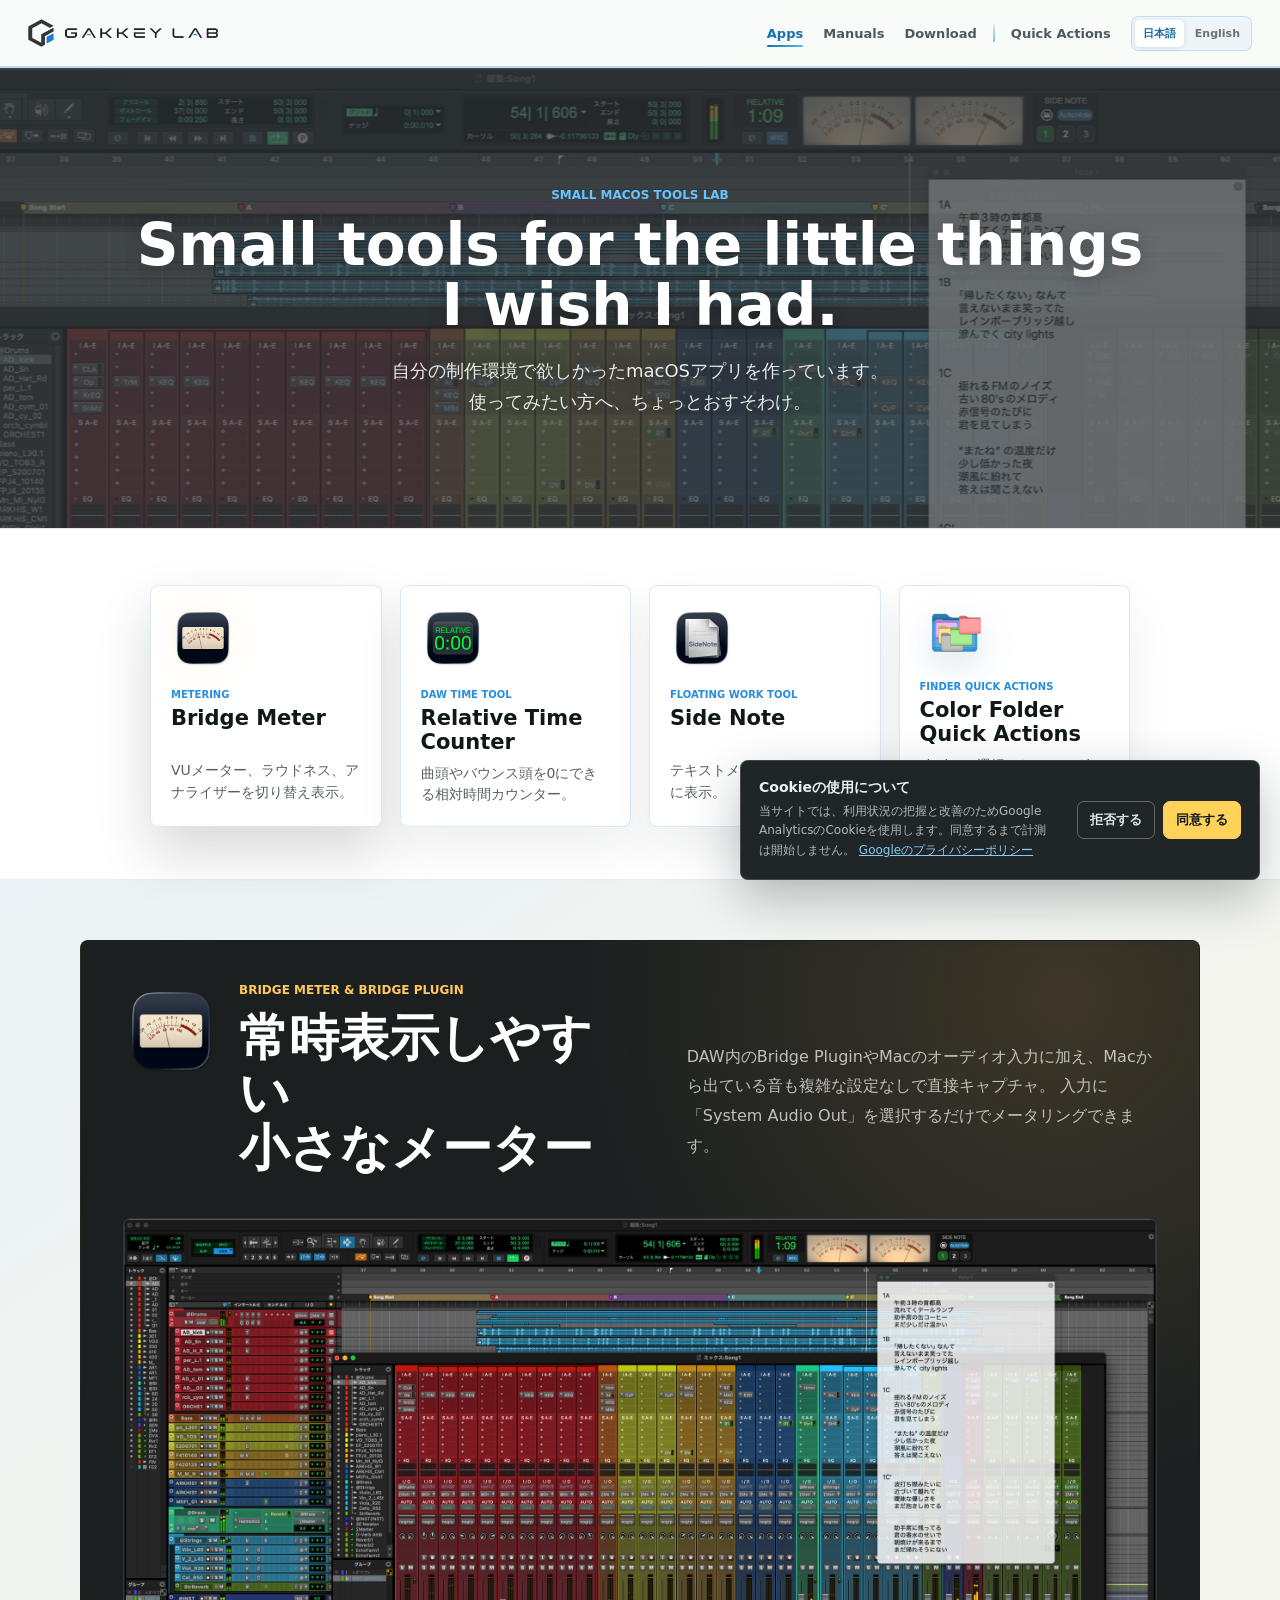
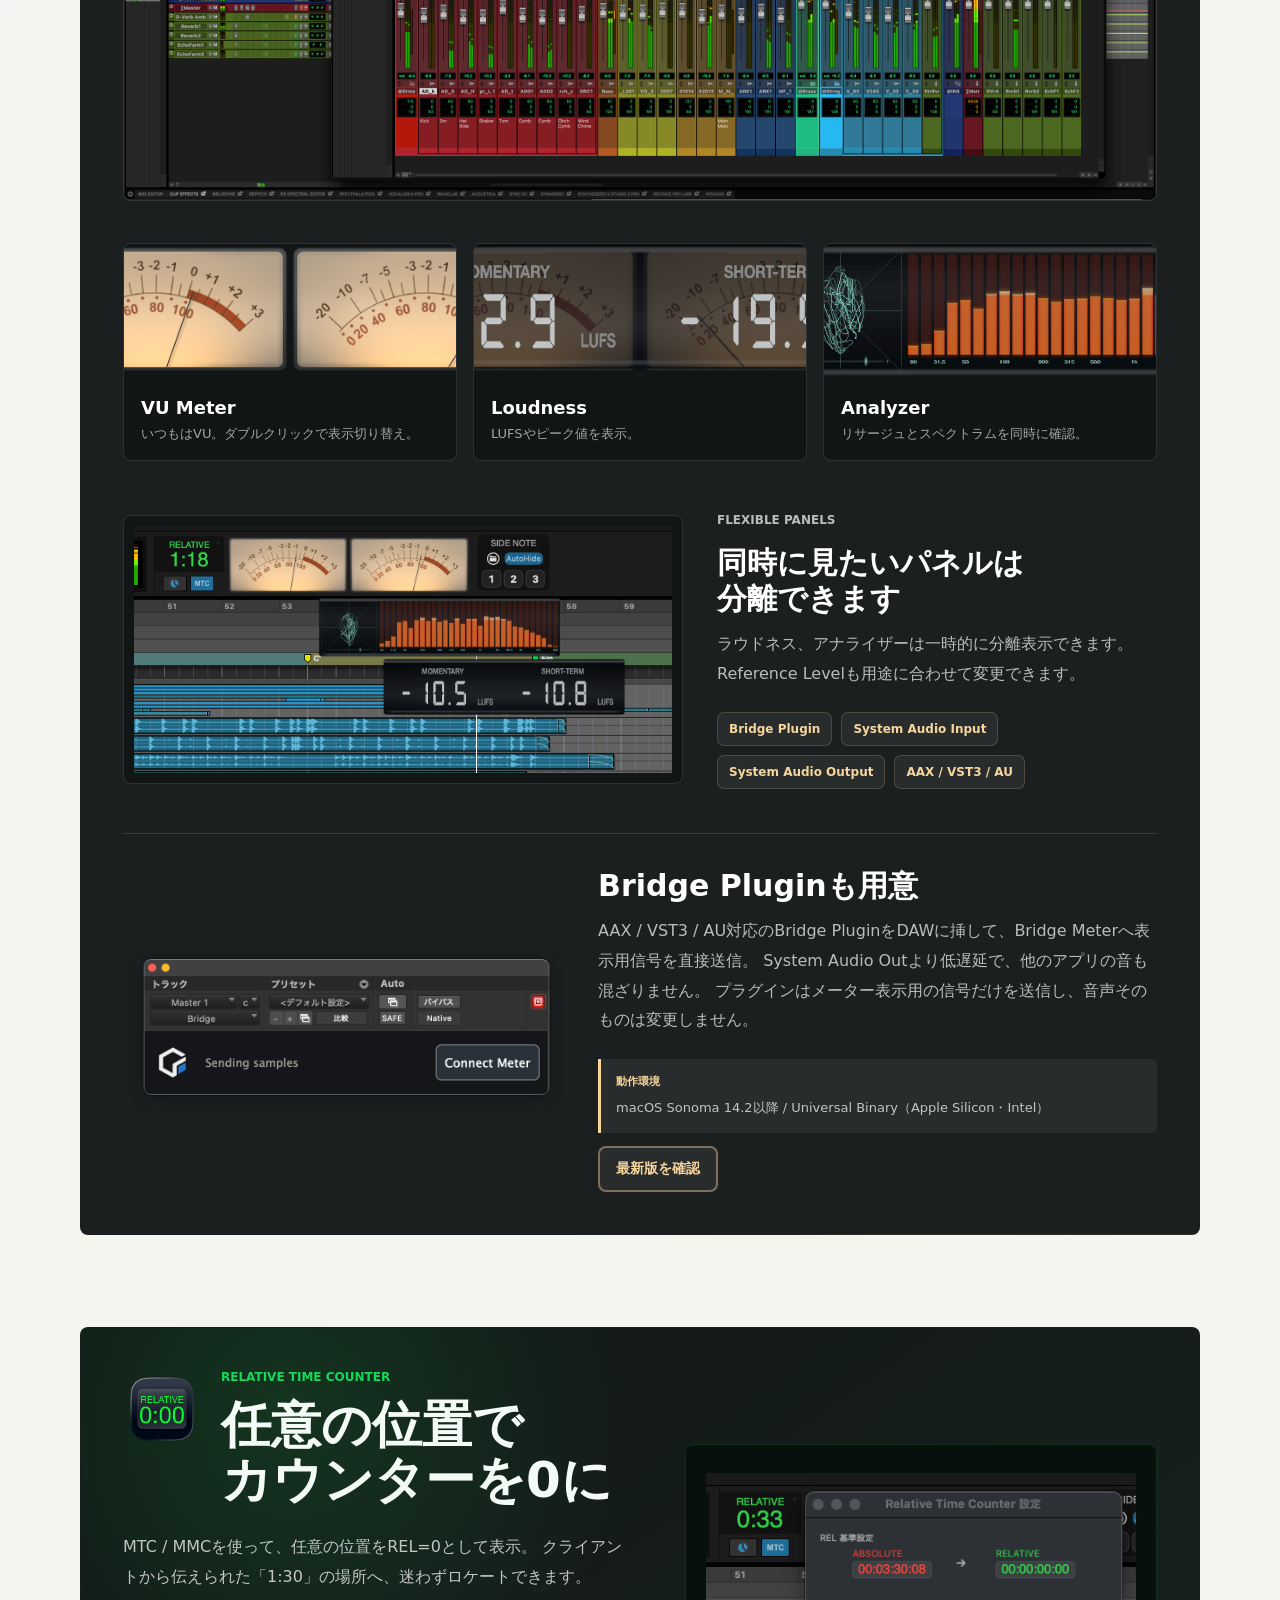
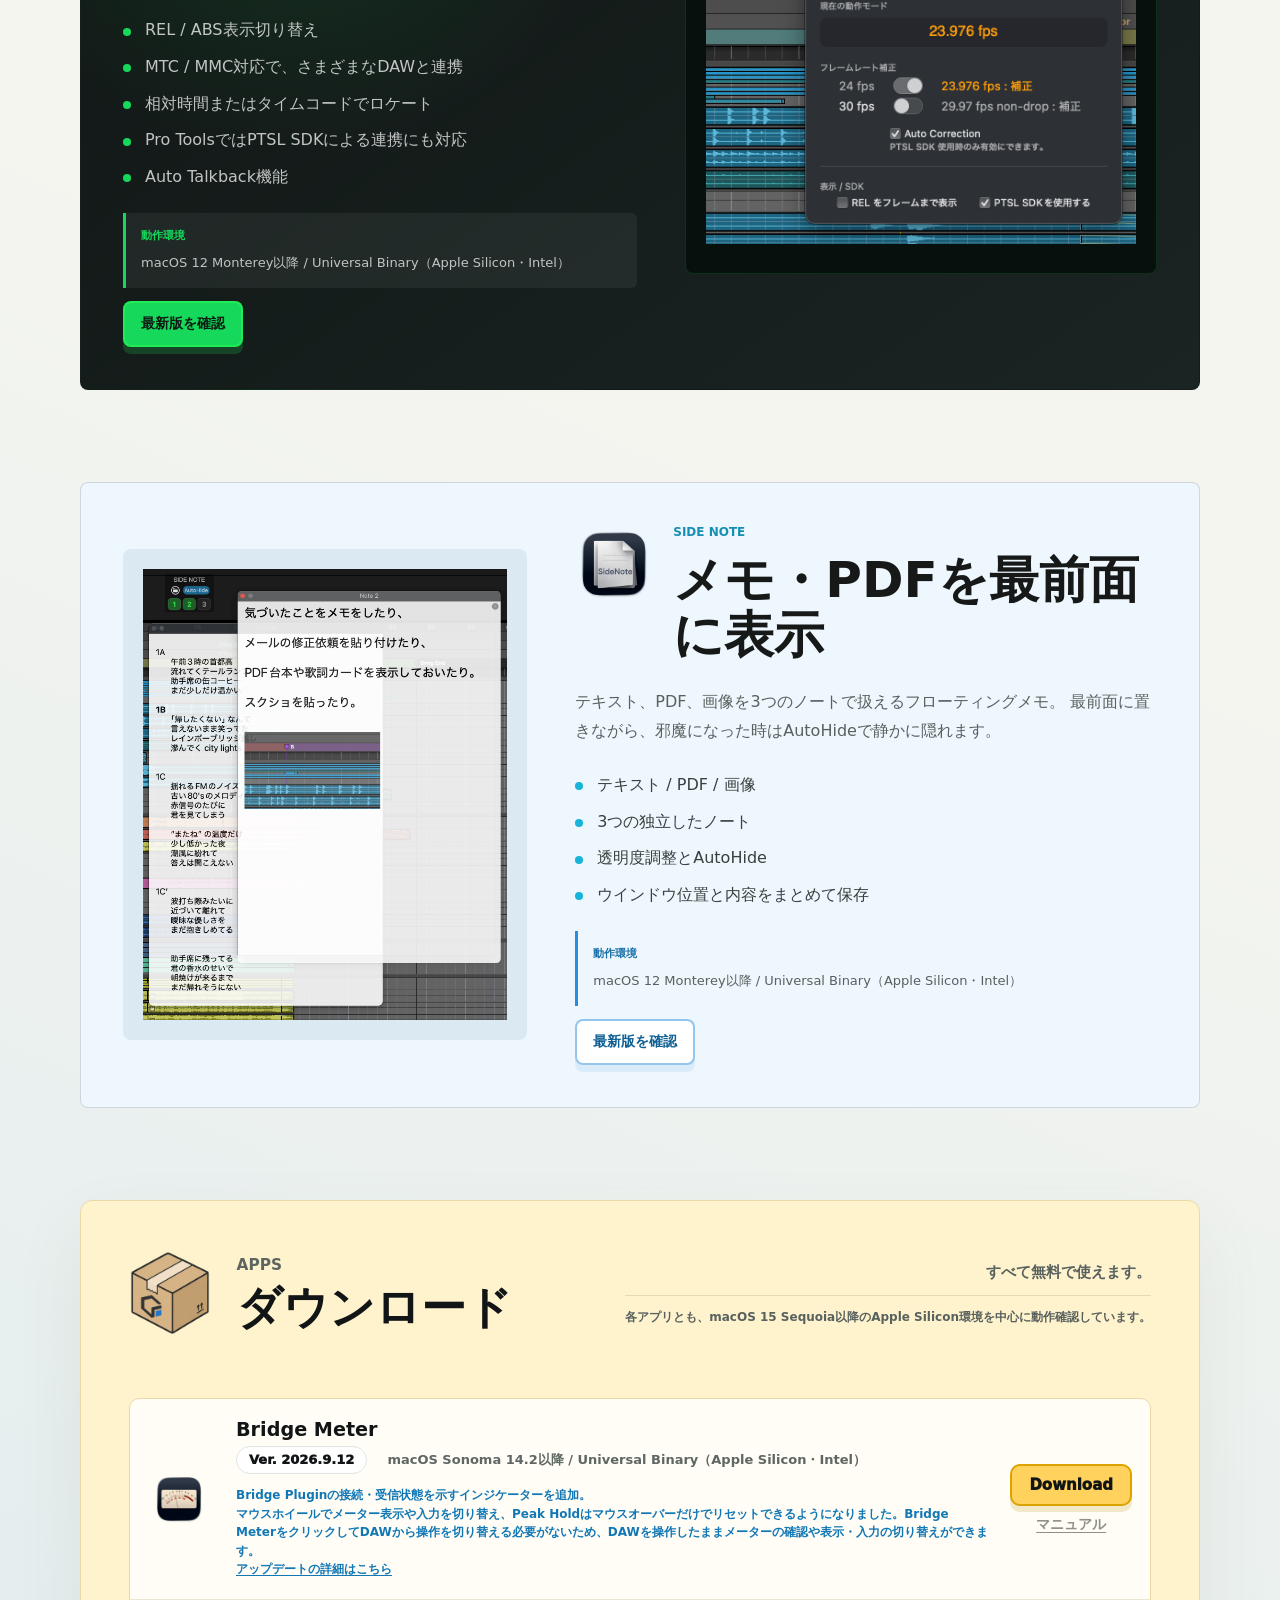
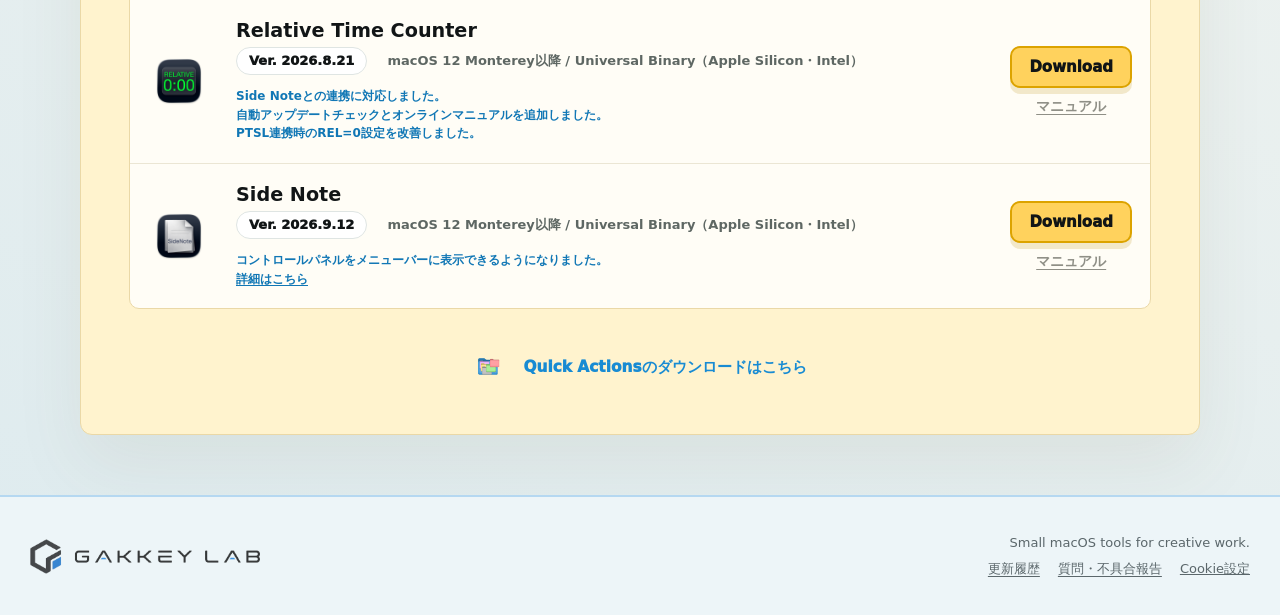
==== commit fdfb4483: "Update Side Note download to 2026.9.12" ====
--- a/index.html
+++ b/index.html
@@ -322,8 +322,8 @@
             </div>
             <div class="gl-download-row" id="download-side-note">
               <img class="gl-download-app-icon" src="assets/gakkey-lab/side-note-icon.png" alt="Side Note">
-              <div class="gl-download-app-main"><h3>Side Note</h3><div class="gl-download-meta"><span class="gl-download-version">Ver. 2026.8.21</span><span>macOS 12 Monterey以降 / Universal Binary（Apple Silicon・Intel）</span></div><div class="gl-download-notes"><div>Relative Time Counter（RTC）と連携し、テキスト内の時間情報からロケートできるようになりました。</div><div>Side Note保存データのQuick Lookと、PDF・スタンドアロンHTMLへの書き出しに対応しました。</div><div>自動アップデートチェックとオンラインマニュアルを追加しました。</div></div></div>
-              <div class="gl-download-actions"><a class="gl-download-button" href="https://github.com/gakkeygakkey/gakkey-lab-site/releases/download/side-note-2026.8.21/Side-Note-2026.8.21.dmg">Download</a><a class="gl-download-manual" href="side-note/manual/">マニュアル</a></div>
+              <div class="gl-download-app-main"><h3>Side Note</h3><div class="gl-download-meta"><span class="gl-download-version">Ver. 2026.9.12</span><span>macOS 12 Monterey以降 / Universal Binary（Apple Silicon・Intel）</span></div><div class="gl-download-notes"><div>コントロールパネルをメニューバーに表示できるようになりました。</div><div><a href="https://lab.gakkey.com/side-note/manual/#menu-bar">詳細はこちら</a></div></div></div>
+              <div class="gl-download-actions"><a class="gl-download-button" href="https://github.com/gakkeygakkey/gakkey-lab-site/releases/download/side-note-2026.9.12/Side-Note-2026.9.12.dmg">Download</a><a class="gl-download-manual" href="side-note/manual/">マニュアル</a></div>
             </div>
           </div>
           <a class="gl-download-quick-actions" href="quick-actions/"><img class="gl-download-qa-icon" src="assets/gakkey-lab/quick-actions/color-folder-icon.png" alt=""><span>Quick Actionsのダウンロードはこちら</span></a>
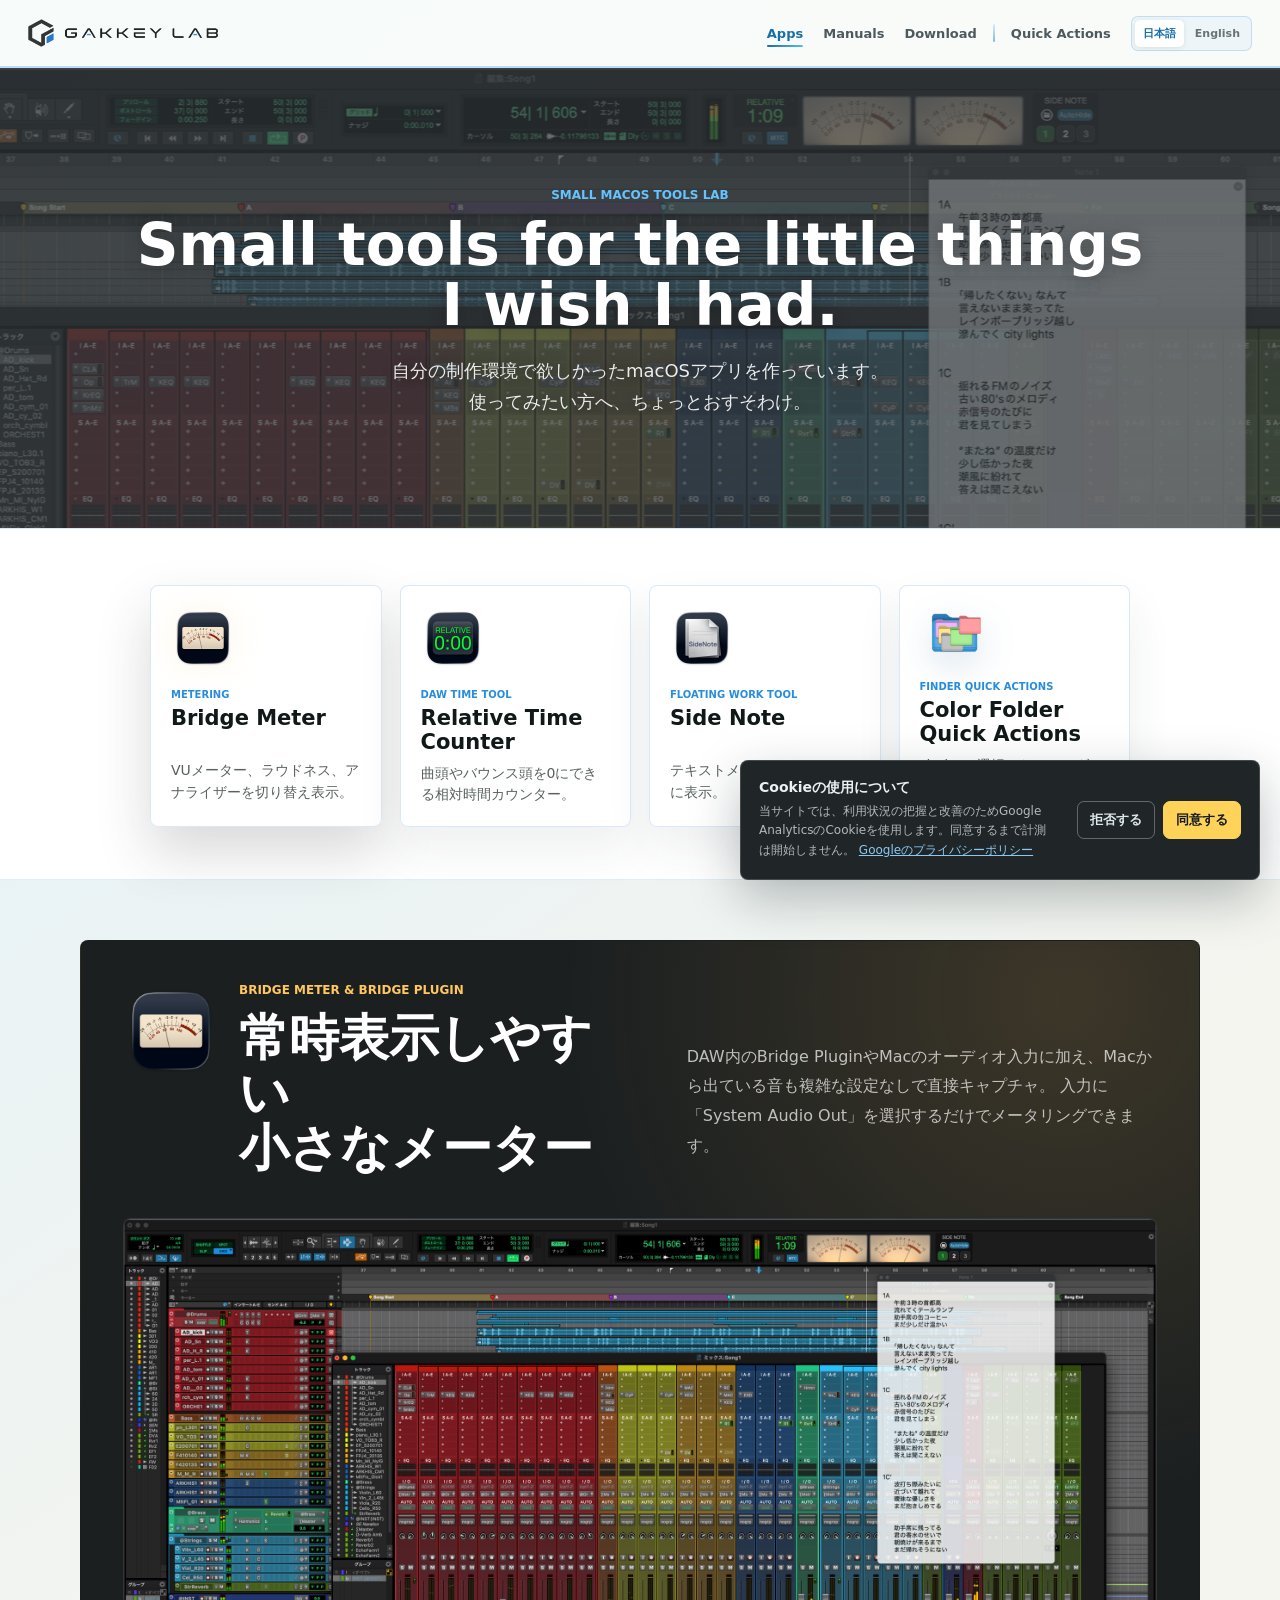
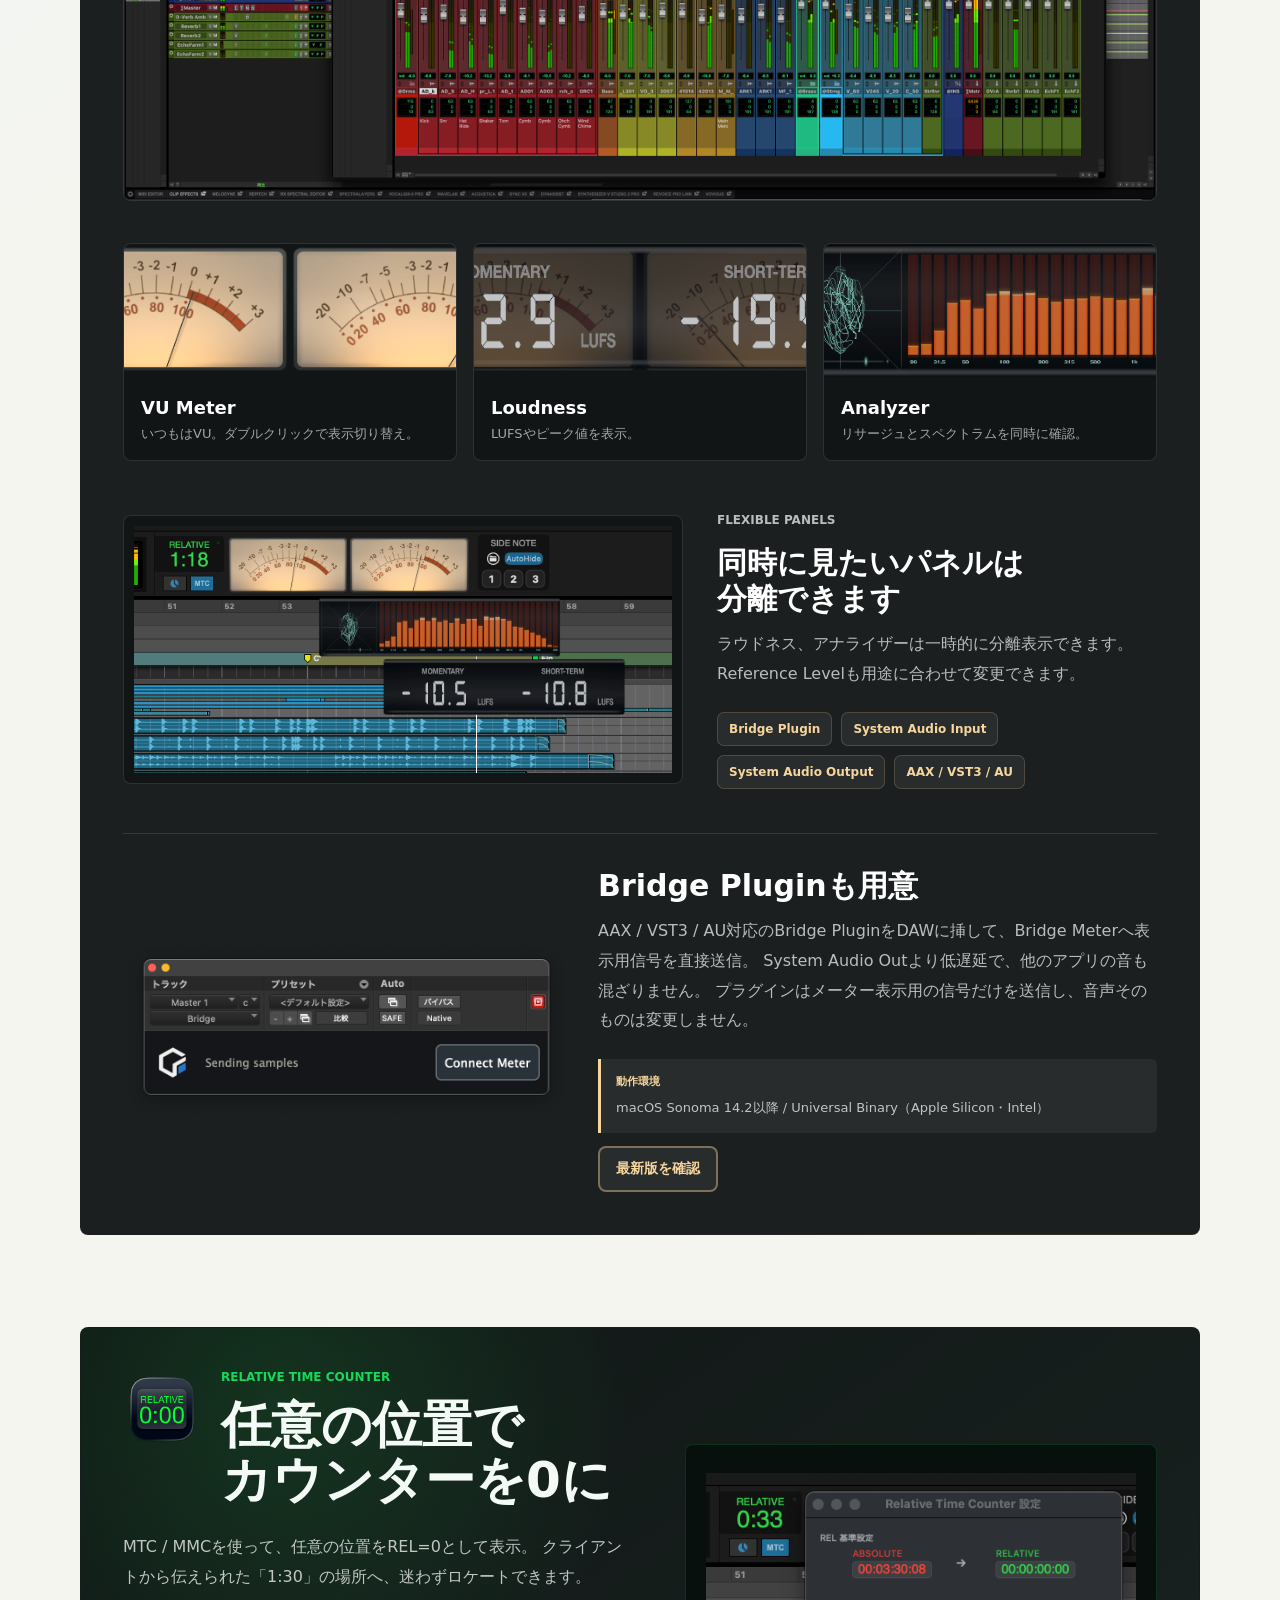
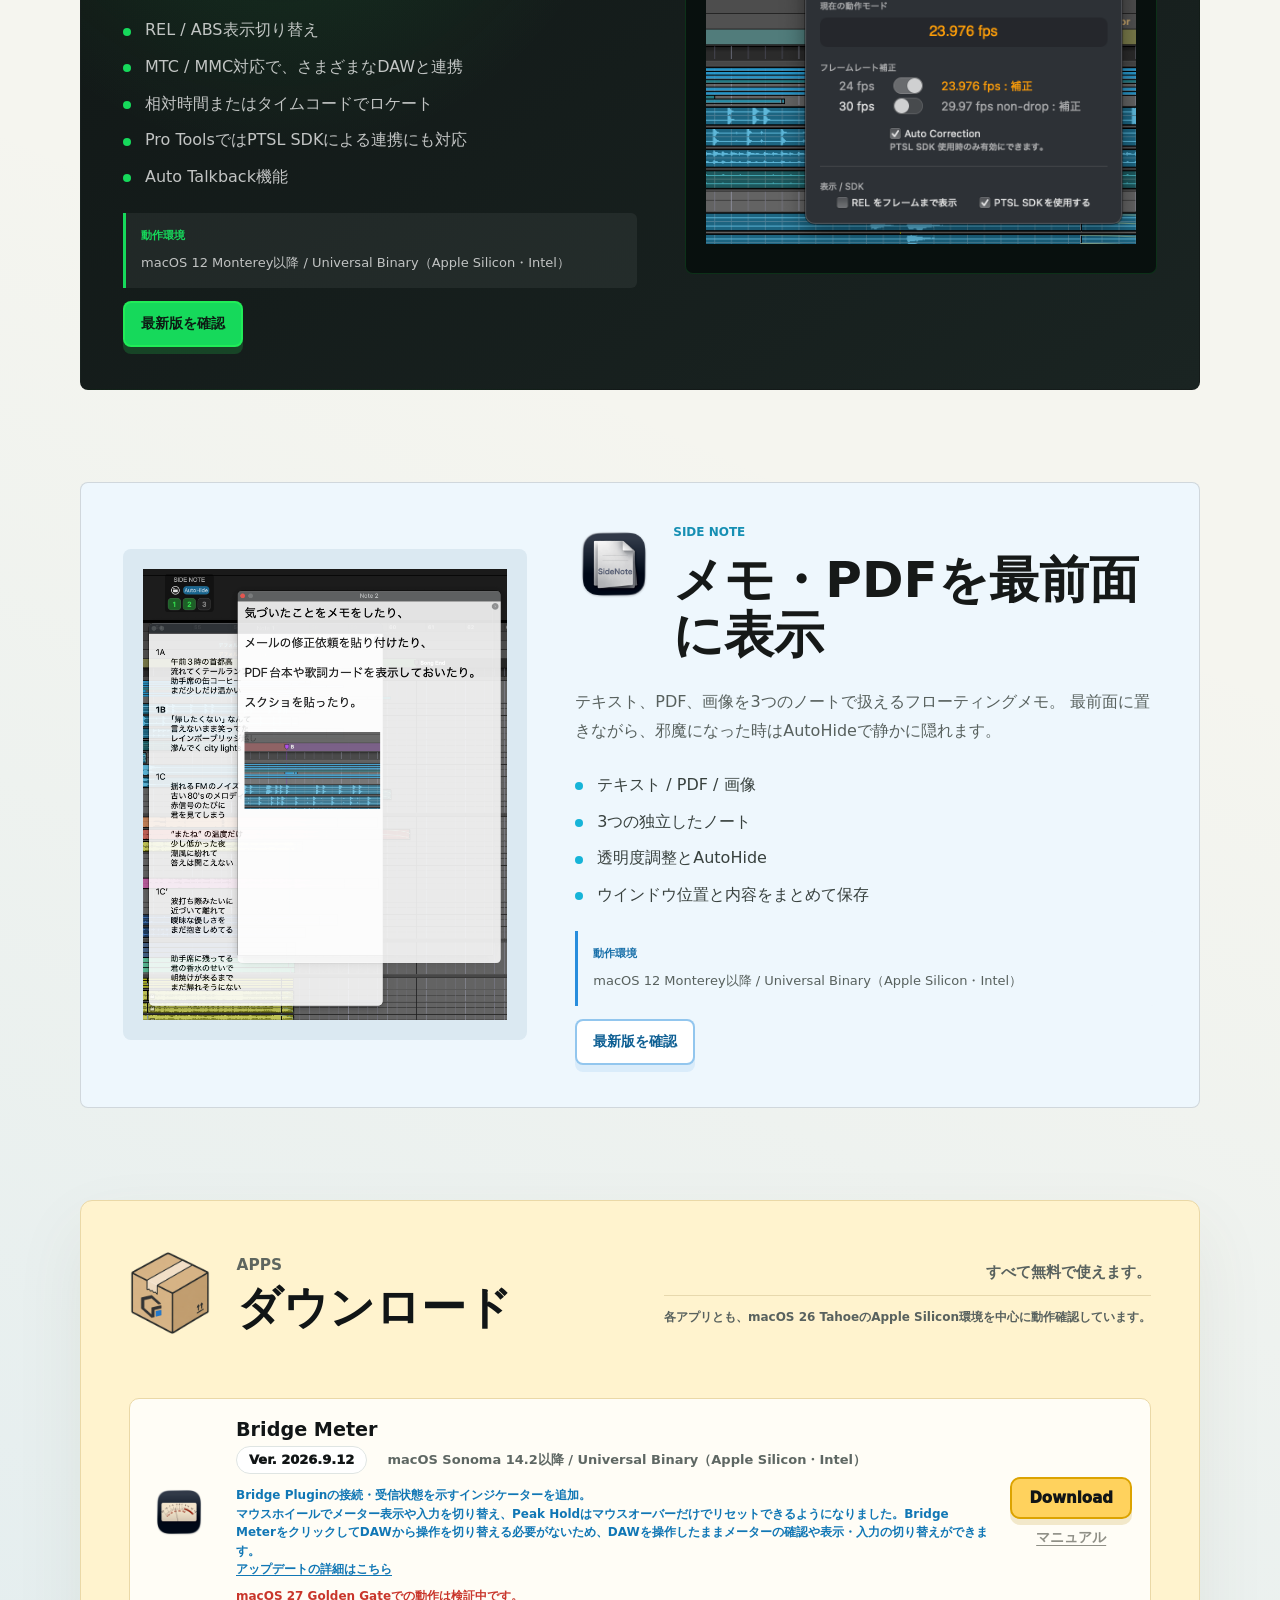
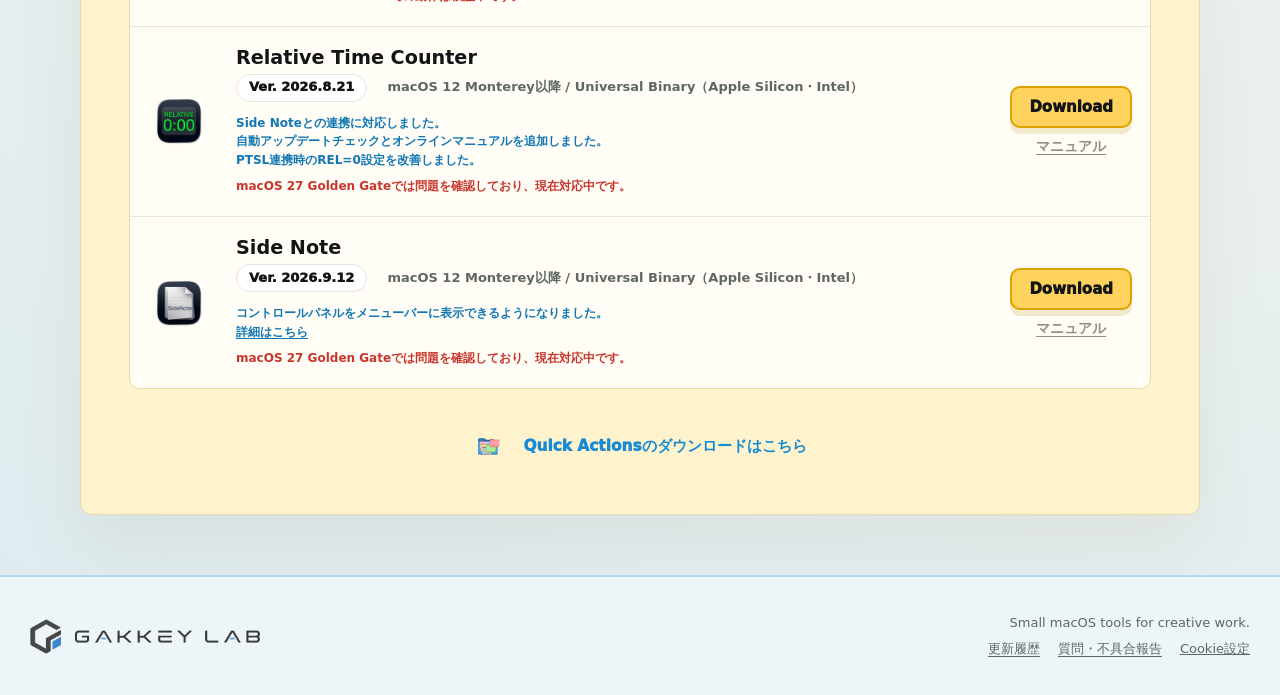
==== commit 26abb093: "Update macOS compatibility status" ====
--- a/index.html
+++ b/index.html
@@ -306,23 +306,23 @@
             </div>
             <div class="gl-download-summary">
               <p>すべて無料で使えます。</p><span></span>
-              <p>各アプリとも、macOS 15 Sequoia以降のApple Silicon環境を中心に動作確認しています。</p>
+              <p>各アプリとも、macOS 26 TahoeのApple Silicon環境を中心に動作確認しています。</p>
             </div>
           </div>
           <div class="gl-download-list">
             <div class="gl-download-row" id="download-bridge-meter">
               <img class="gl-download-app-icon" src="assets/gakkey-lab/bridge-meter-icon.png" alt="Bridge Meter">
-              <div class="gl-download-app-main"><h3>Bridge Meter</h3><div class="gl-download-meta"><span class="gl-download-version">Ver. 2026.9.12</span><span>macOS Sonoma 14.2以降 / Universal Binary（Apple Silicon・Intel）</span></div><div class="gl-download-notes"><div>Bridge Pluginの接続・受信状態を示すインジケーターを追加。</div><div>マウスホイールでメーター表示や入力を切り替え、Peak Holdはマウスオーバーだけでリセットできるようになりました。Bridge MeterをクリックしてDAWから操作を切り替える必要がないため、DAWを操作したままメーターの確認や表示・入力の切り替えができます。</div><div><a href="https://github.com/gakkeygakkey/gakkey-lab-site/releases/tag/bridge-meter-2026.9.12" target="_blank" rel="noopener">アップデートの詳細はこちら</a></div></div></div>
+              <div class="gl-download-app-main"><h3>Bridge Meter</h3><div class="gl-download-meta"><span class="gl-download-version">Ver. 2026.9.12</span><span>macOS Sonoma 14.2以降 / Universal Binary（Apple Silicon・Intel）</span></div><div class="gl-download-notes"><div>Bridge Pluginの接続・受信状態を示すインジケーターを追加。</div><div>マウスホイールでメーター表示や入力を切り替え、Peak Holdはマウスオーバーだけでリセットできるようになりました。Bridge MeterをクリックしてDAWから操作を切り替える必要がないため、DAWを操作したままメーターの確認や表示・入力の切り替えができます。</div><div><a href="https://github.com/gakkeygakkey/gakkey-lab-site/releases/tag/bridge-meter-2026.9.12" target="_blank" rel="noopener">アップデートの詳細はこちら</a></div></div><div class="gl-download-compat-status">macOS 27 Golden Gateでの動作は検証中です。</div></div>
               <div class="gl-download-actions"><a class="gl-download-button" href="https://github.com/gakkeygakkey/gakkey-lab-site/releases/download/bridge-meter-2026.9.12/Bridge-Meter-2026.9.12.dmg">Download</a><a class="gl-download-manual" href="bridge-meter/manual/">マニュアル</a></div>
             </div>
             <div class="gl-download-row" id="download-relative-time-counter">
               <img class="gl-download-app-icon" src="assets/gakkey-lab/rtc-icon.png" alt="Relative Time Counter">
-              <div class="gl-download-app-main"><h3>Relative Time Counter</h3><div class="gl-download-meta"><span class="gl-download-version">Ver. 2026.8.21</span><span>macOS 12 Monterey以降 / Universal Binary（Apple Silicon・Intel）</span></div><div class="gl-download-notes"><div>Side Noteとの連携に対応しました。</div><div>自動アップデートチェックとオンラインマニュアルを追加しました。</div><div>PTSL連携時のREL=0設定を改善しました。</div></div></div>
+              <div class="gl-download-app-main"><h3>Relative Time Counter</h3><div class="gl-download-meta"><span class="gl-download-version">Ver. 2026.8.21</span><span>macOS 12 Monterey以降 / Universal Binary（Apple Silicon・Intel）</span></div><div class="gl-download-notes"><div>Side Noteとの連携に対応しました。</div><div>自動アップデートチェックとオンラインマニュアルを追加しました。</div><div>PTSL連携時のREL=0設定を改善しました。</div></div><div class="gl-download-compat-status">macOS 27 Golden Gateでは問題を確認しており、現在対応中です。</div></div>
               <div class="gl-download-actions"><a class="gl-download-button" href="https://github.com/gakkeygakkey/gakkey-lab-site/releases/download/relative-time-counter-2026.8.21/Relative-Time-Counter-2026.8.21.dmg">Download</a><a class="gl-download-manual" href="relative-time-counter/manual/">マニュアル</a></div>
             </div>
             <div class="gl-download-row" id="download-side-note">
               <img class="gl-download-app-icon" src="assets/gakkey-lab/side-note-icon.png" alt="Side Note">
-              <div class="gl-download-app-main"><h3>Side Note</h3><div class="gl-download-meta"><span class="gl-download-version">Ver. 2026.9.12</span><span>macOS 12 Monterey以降 / Universal Binary（Apple Silicon・Intel）</span></div><div class="gl-download-notes"><div>コントロールパネルをメニューバーに表示できるようになりました。</div><div><a href="https://lab.gakkey.com/side-note/manual/#menu-bar">詳細はこちら</a></div></div></div>
+              <div class="gl-download-app-main"><h3>Side Note</h3><div class="gl-download-meta"><span class="gl-download-version">Ver. 2026.9.12</span><span>macOS 12 Monterey以降 / Universal Binary（Apple Silicon・Intel）</span></div><div class="gl-download-notes"><div>コントロールパネルをメニューバーに表示できるようになりました。</div><div><a href="https://lab.gakkey.com/side-note/manual/#menu-bar">詳細はこちら</a></div></div><div class="gl-download-compat-status">macOS 27 Golden Gateでは問題を確認しており、現在対応中です。</div></div>
               <div class="gl-download-actions"><a class="gl-download-button" href="https://github.com/gakkeygakkey/gakkey-lab-site/releases/download/side-note-2026.9.12/Side-Note-2026.9.12.dmg">Download</a><a class="gl-download-manual" href="side-note/manual/">マニュアル</a></div>
             </div>
           </div>
--- a/gakkey-lab.css
+++ b/gakkey-lab.css
@@ -2572,6 +2572,7 @@
 .gl-download-version { display: inline-flex; align-items: center; min-height: 28px; padding: 1px 12px; border: 1px solid #dfe5e3; border-radius: 999px; background: #fff; color: #111516; font-weight: 950; }
 .gl-download-notes { margin-top: 12px; color: #1177b5; font-size: clamp(12px, 0.9vw, 14px); font-weight: 900; line-height: 1.55; }
 .gl-download-notes a { color: inherit; text-decoration: underline; text-underline-offset: 2px; }
+.gl-download-compat-status { margin-top: 8px; color: #c9362b; font-size: clamp(12px, 0.9vw, 14px); font-weight: 900; line-height: 1.55; }
 .gl-download-actions { display: flex; min-width: 118px; flex-direction: column; align-items: center; gap: 10px; }
 .gl-download-button { display: inline-flex; align-items: center; justify-content: center; min-width: 108px; min-height: 42px; padding: 0 17px; border: 2px solid #dca300; border-radius: 10px; background: #ffd25d; box-shadow: 0 6px 0 rgba(196, 154, 47, 0.22); color: #111516; font-size: 15px; font-weight: 950; text-decoration: none; }
 .gl-download-manual { color: #8f8f86; font-size: 14px; font-weight: 950; text-decoration: underline; text-underline-offset: 3px; }
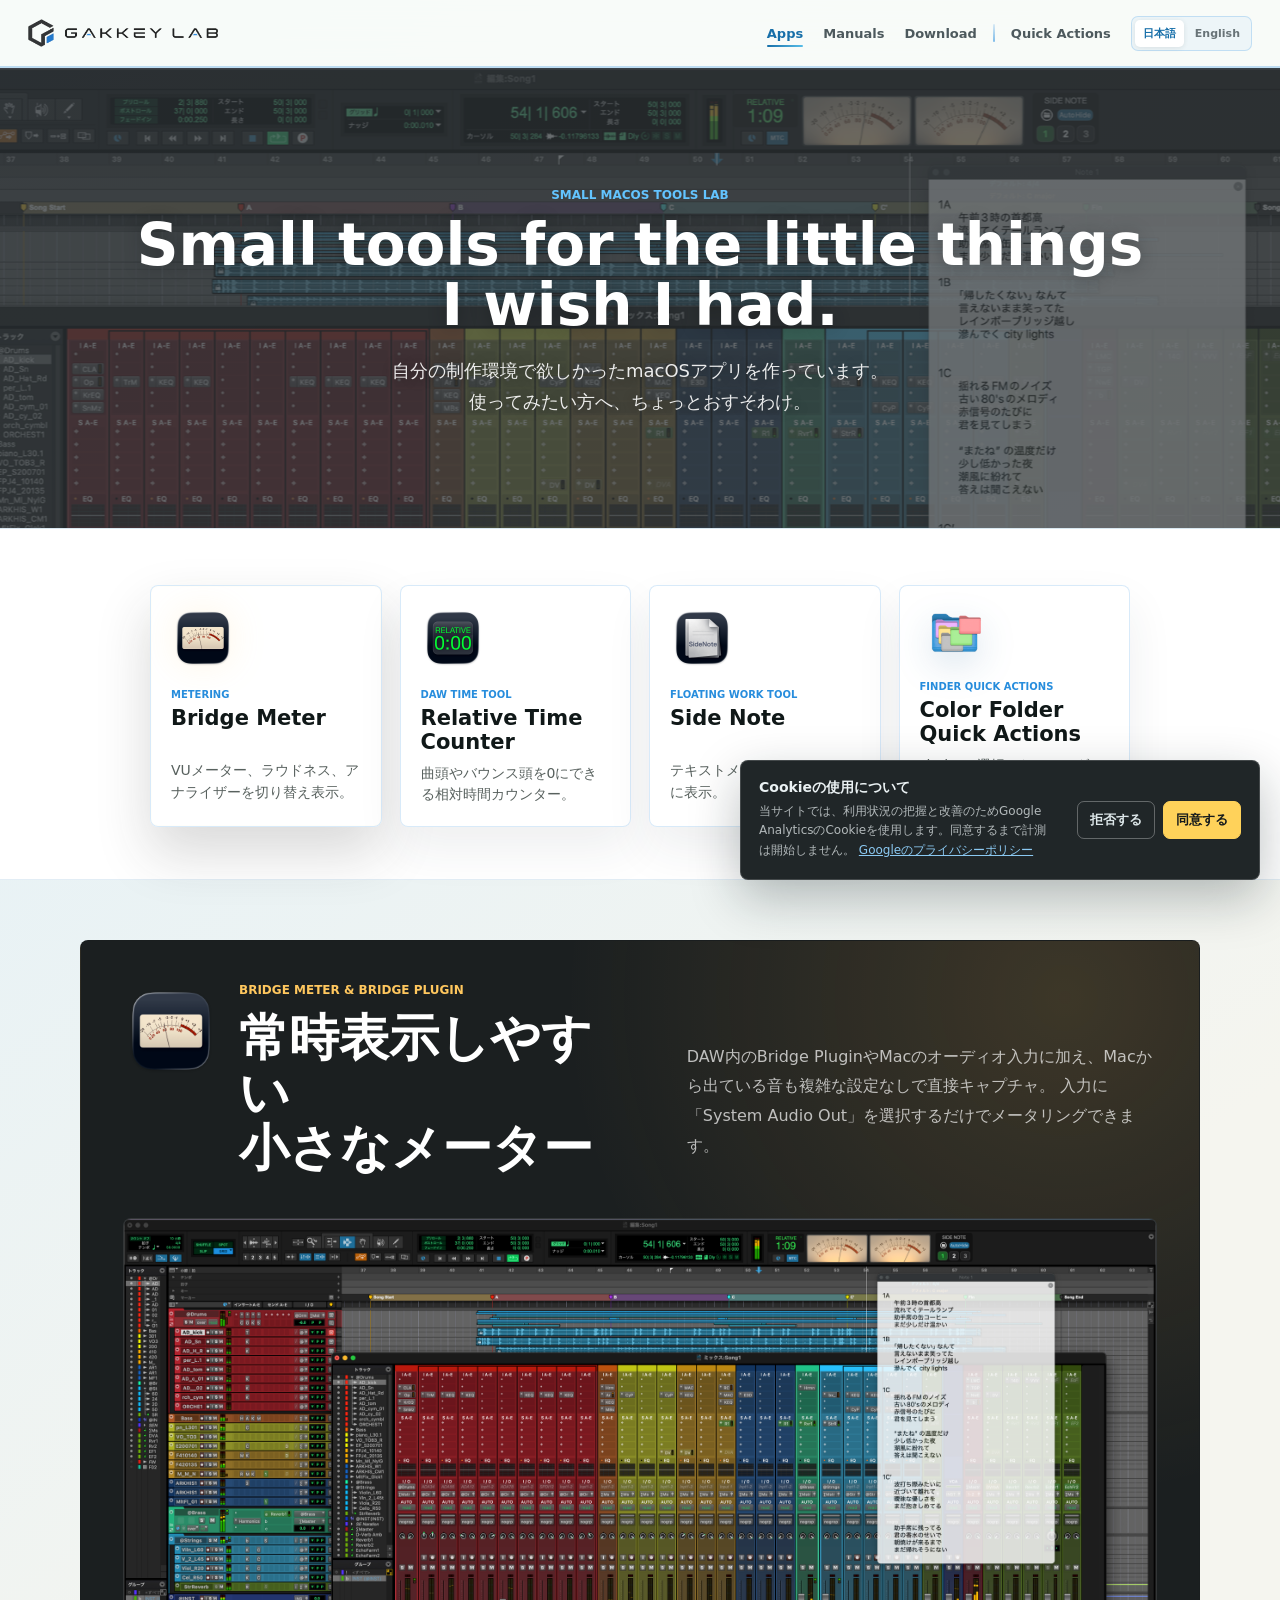
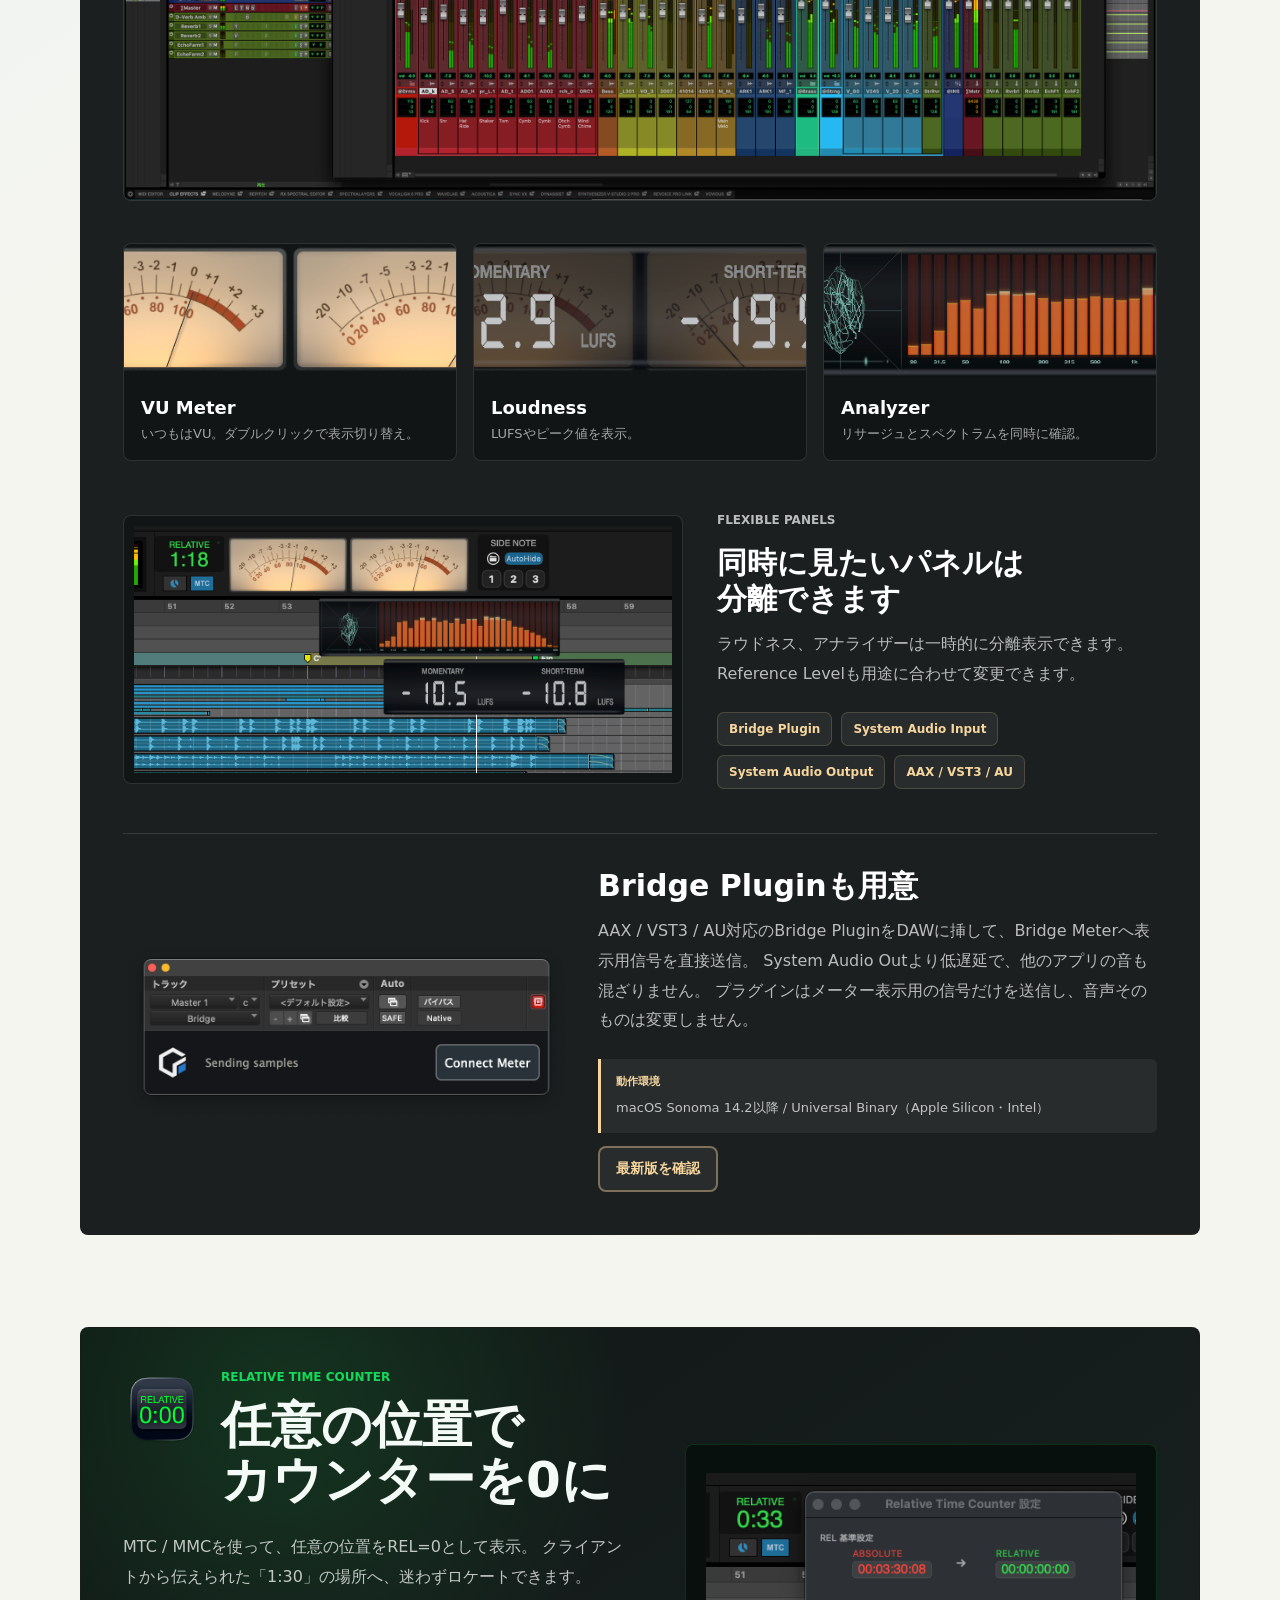
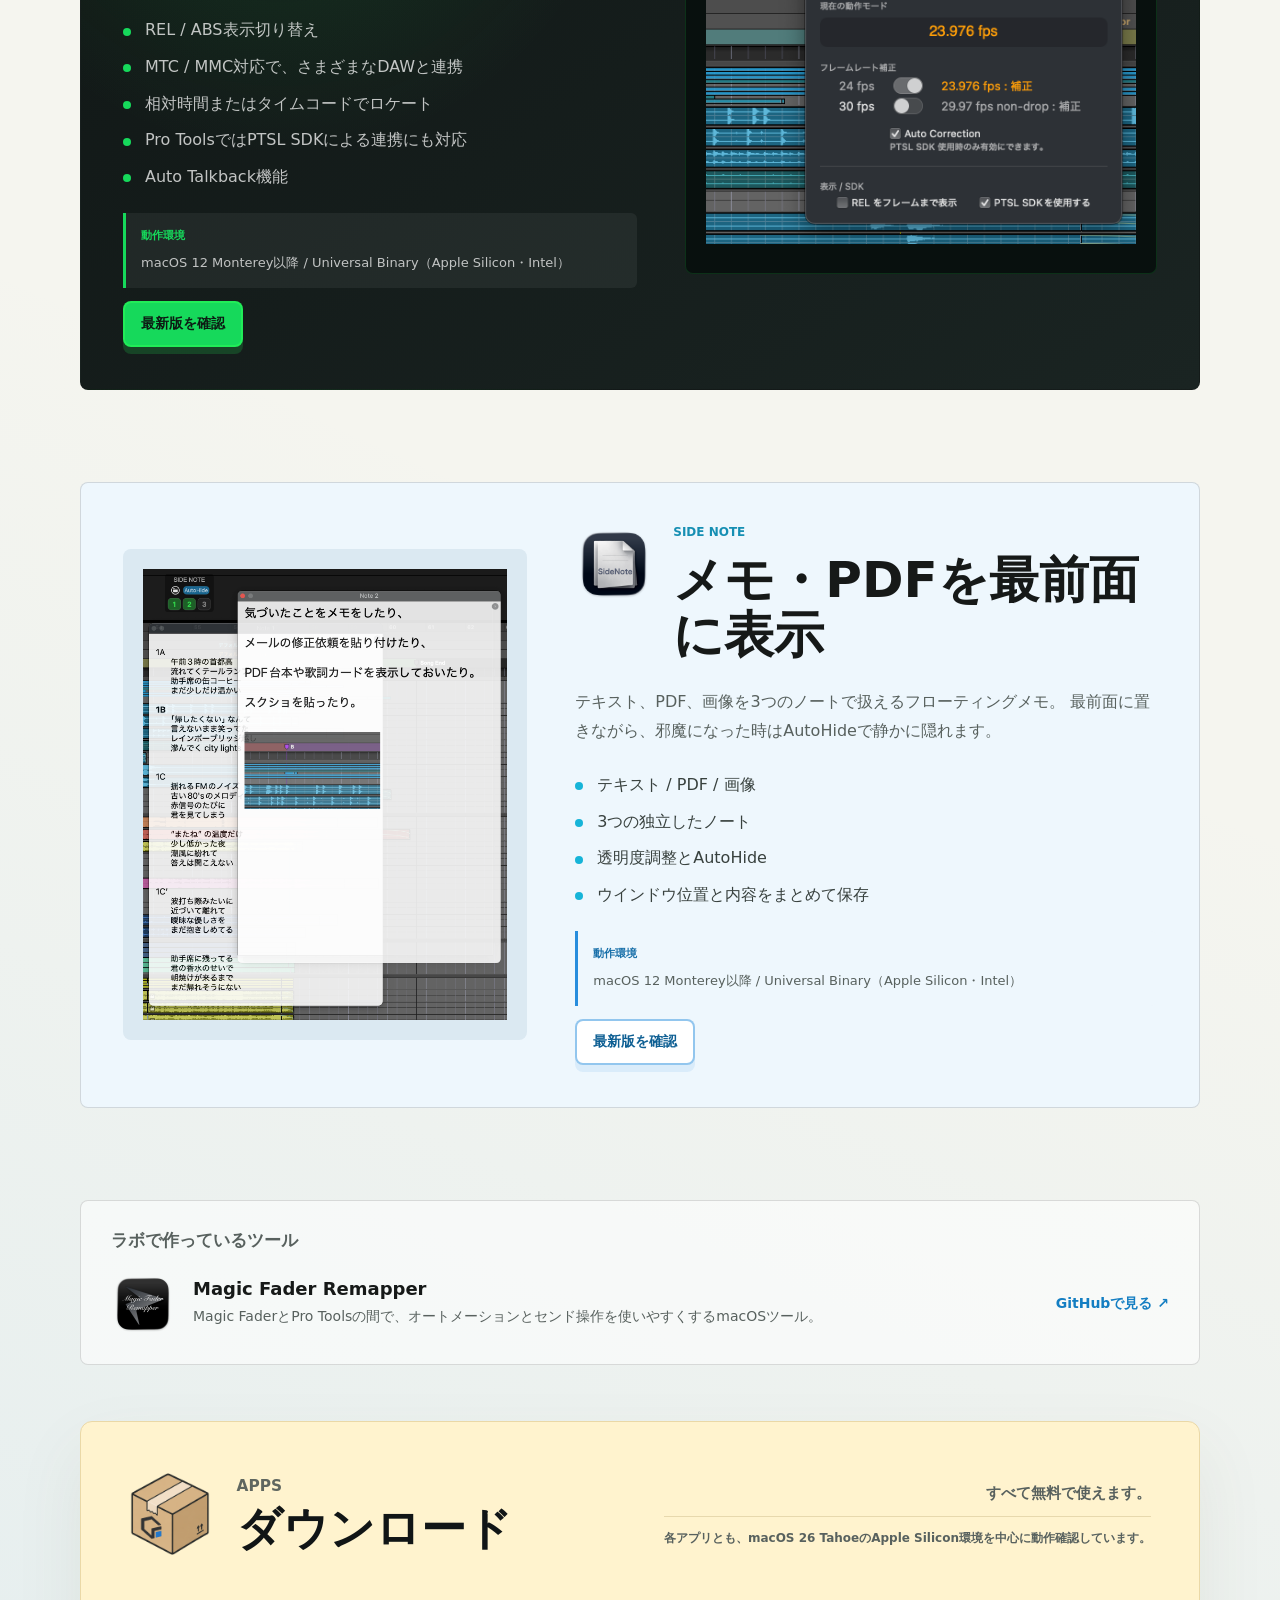
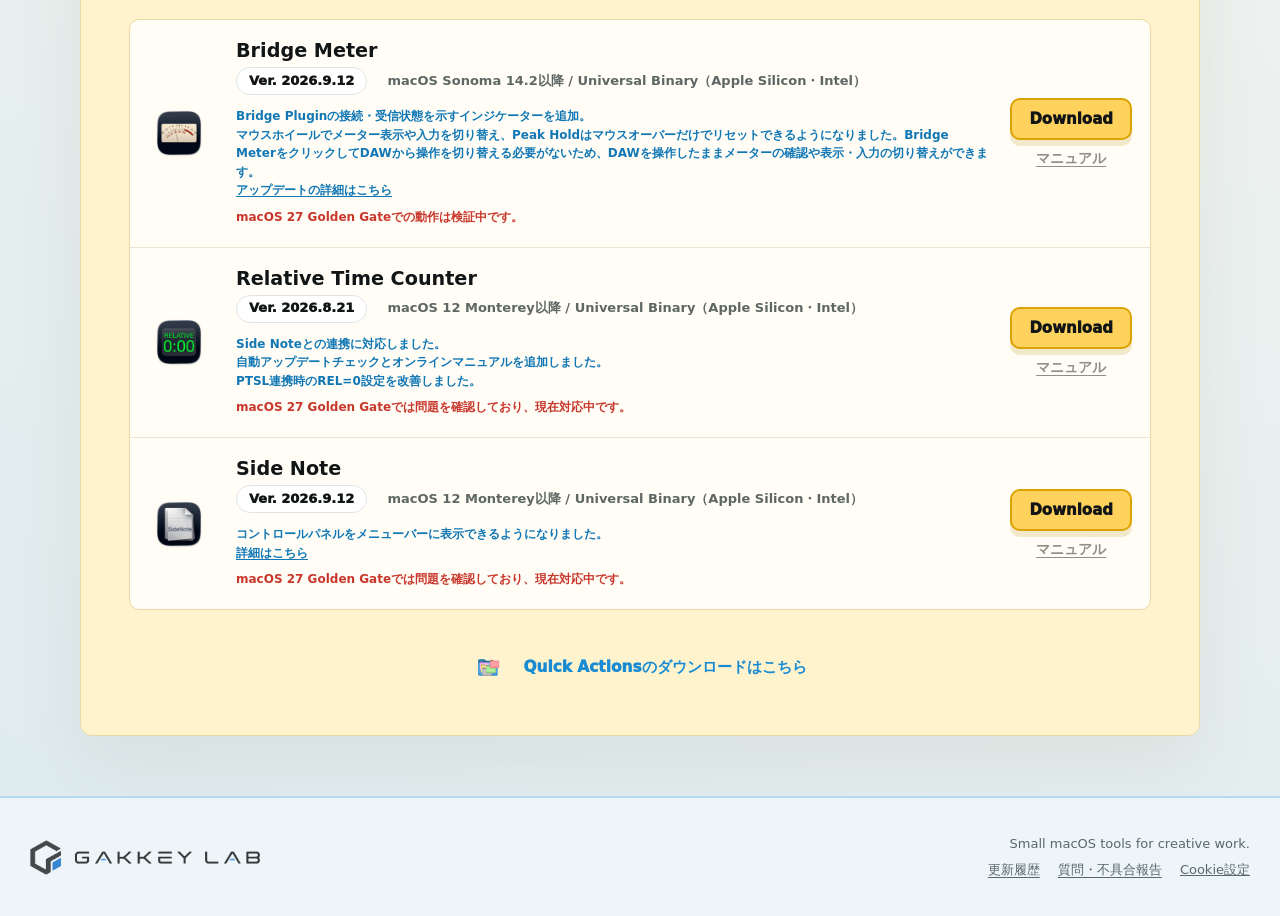
==== commit 9c576353: "Add Magic Fader Remapper lab introduction" ====
--- a/index.html
+++ b/index.html
@@ -294,6 +294,18 @@
         </div>
       </section>
 
+      <section class="lab-tools" aria-labelledby="lab-tools-heading">
+        <h2 id="lab-tools-heading">ラボで作っているツール</h2>
+        <div class="lab-tool">
+          <img src="assets/gakkey-lab/magic-fader-remapper-icon.png" width="64" height="64" alt="">
+          <div class="lab-tool-copy">
+            <h3>Magic Fader Remapper</h3>
+            <p>Magic FaderとPro Toolsの間で、オートメーションとセンド操作を使いやすくするmacOSツール。</p>
+          </div>
+          <a class="lab-tool-link" href="https://github.com/gakkeygakkey/Magic-Fader-Remapper" target="_blank" rel="noopener">GitHubで見る <span aria-hidden="true">↗</span></a>
+        </div>
+      </section>
+
       <section class="download download-section-v2" id="download">
         <div class="gl-download-panel">
           <div class="gl-download-header">
--- a/gakkey-lab.css
+++ b/gakkey-lab.css
@@ -2598,3 +2598,69 @@
   .gl-download-row { grid-template-columns: 1fr; gap: 16px; padding: 22px 18px; }
   .gl-download-actions { grid-column: auto; align-items: flex-start; }
 }
+
+/* Small projects from the lab, separate from the main app introductions. */
+.lab-tools {
+  width: min(1120px, calc(100% - 44px));
+  margin: 0 auto 56px;
+  padding: 28px 30px;
+  border: 1px solid var(--line);
+  border-radius: 8px;
+  background: rgba(255, 255, 255, 0.55);
+}
+
+.lab-tools h2 {
+  margin: 0 0 20px;
+  color: var(--muted);
+  font-size: 17px;
+  font-weight: 600;
+}
+
+.lab-tool {
+  display: flex;
+  align-items: center;
+  gap: 18px;
+}
+
+.lab-tool > img {
+  flex: 0 0 64px;
+  object-fit: contain;
+}
+
+.lab-tool-copy {
+  flex: 1;
+  min-width: 0;
+}
+
+.lab-tool h3 {
+  margin: 0 0 6px;
+  font-size: 18px;
+}
+
+.lab-tool p {
+  margin: 0;
+  color: var(--muted);
+  font-size: 14px;
+  line-height: 1.7;
+}
+
+.lab-tool-link {
+  flex-shrink: 0;
+  color: #147ec2;
+  font-size: 14px;
+  font-weight: 600;
+  text-underline-offset: 4px;
+}
+
+.lab-tool-link:hover,
+.lab-tool-link:focus-visible {
+  text-decoration: underline;
+}
+
+@media (max-width: 640px) {
+  .lab-tools { padding: 24px 20px; }
+  .lab-tool { display: grid; grid-template-columns: 52px minmax(0, 1fr); gap: 14px; }
+  .lab-tool > img { width: 52px; height: 52px; flex-basis: 52px; }
+  .lab-tool h3 { font-size: 16px; }
+  .lab-tool-link { grid-column: 2; }
+}
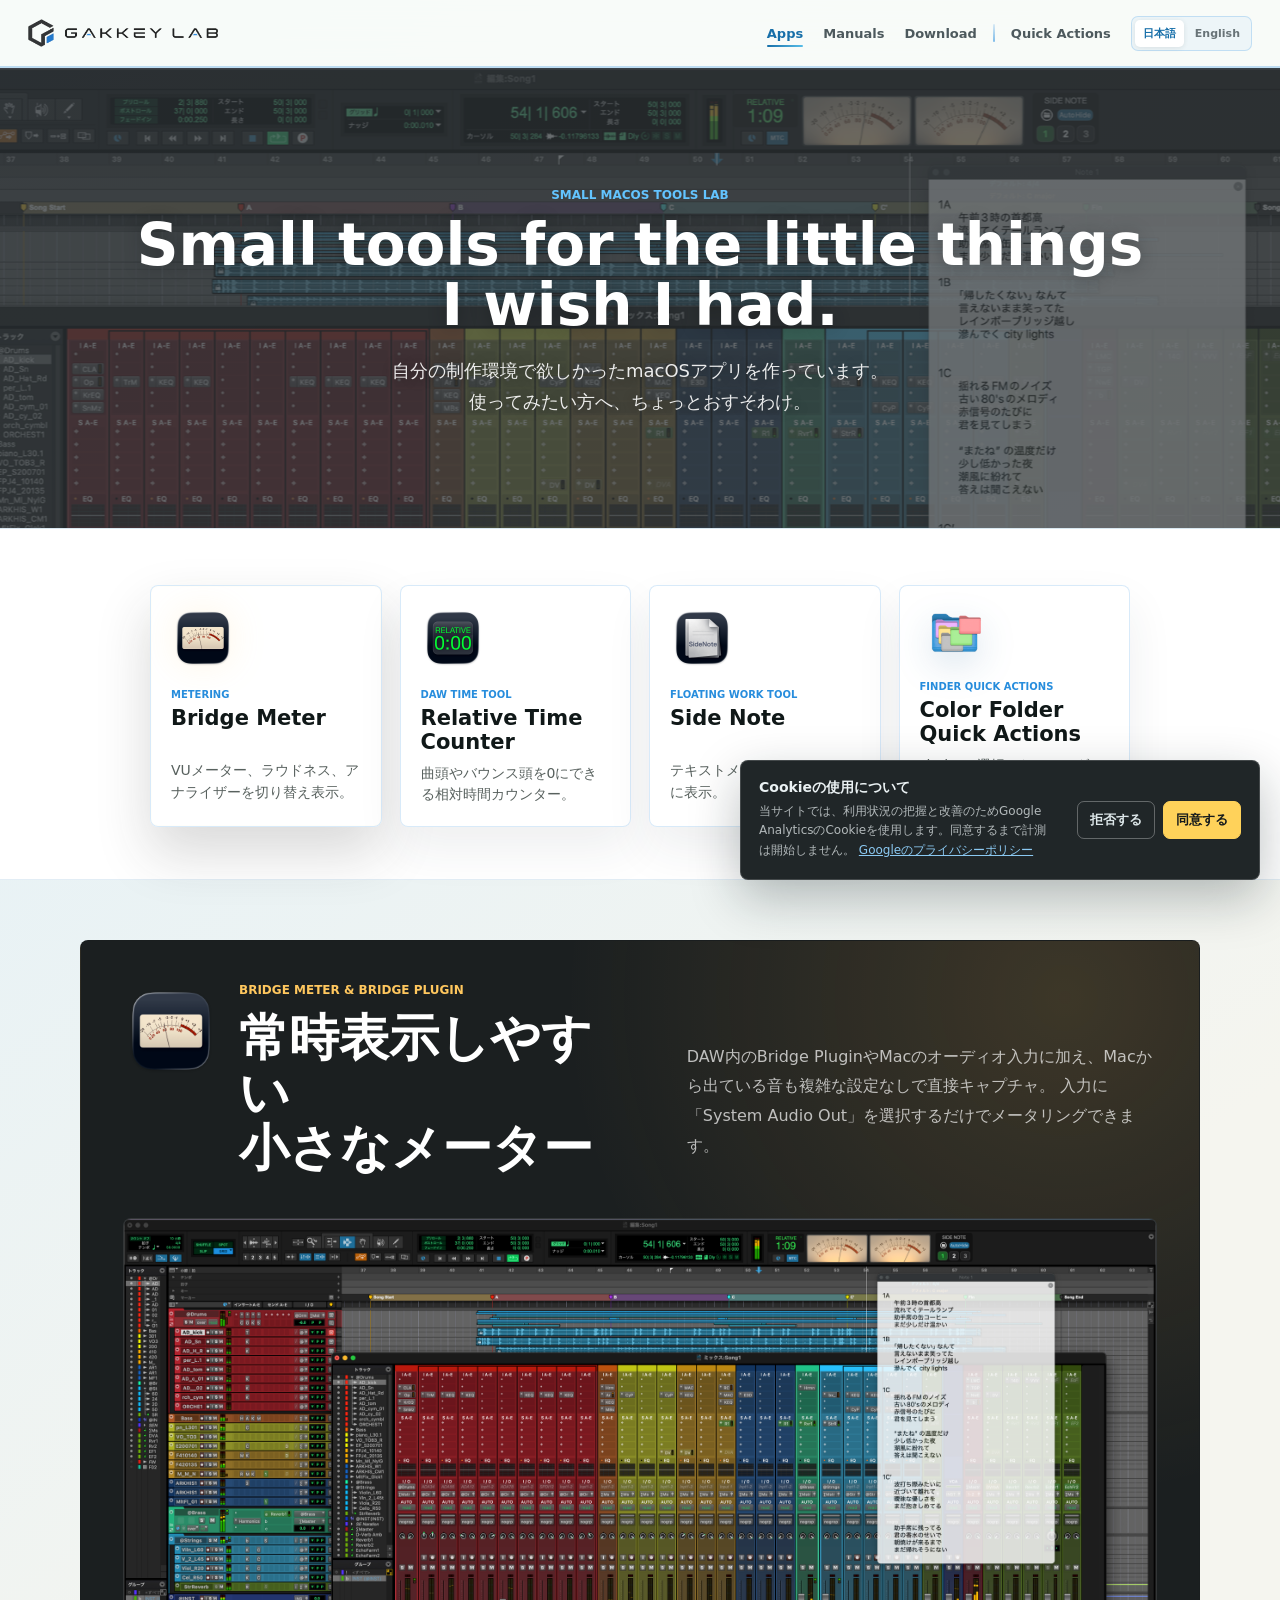
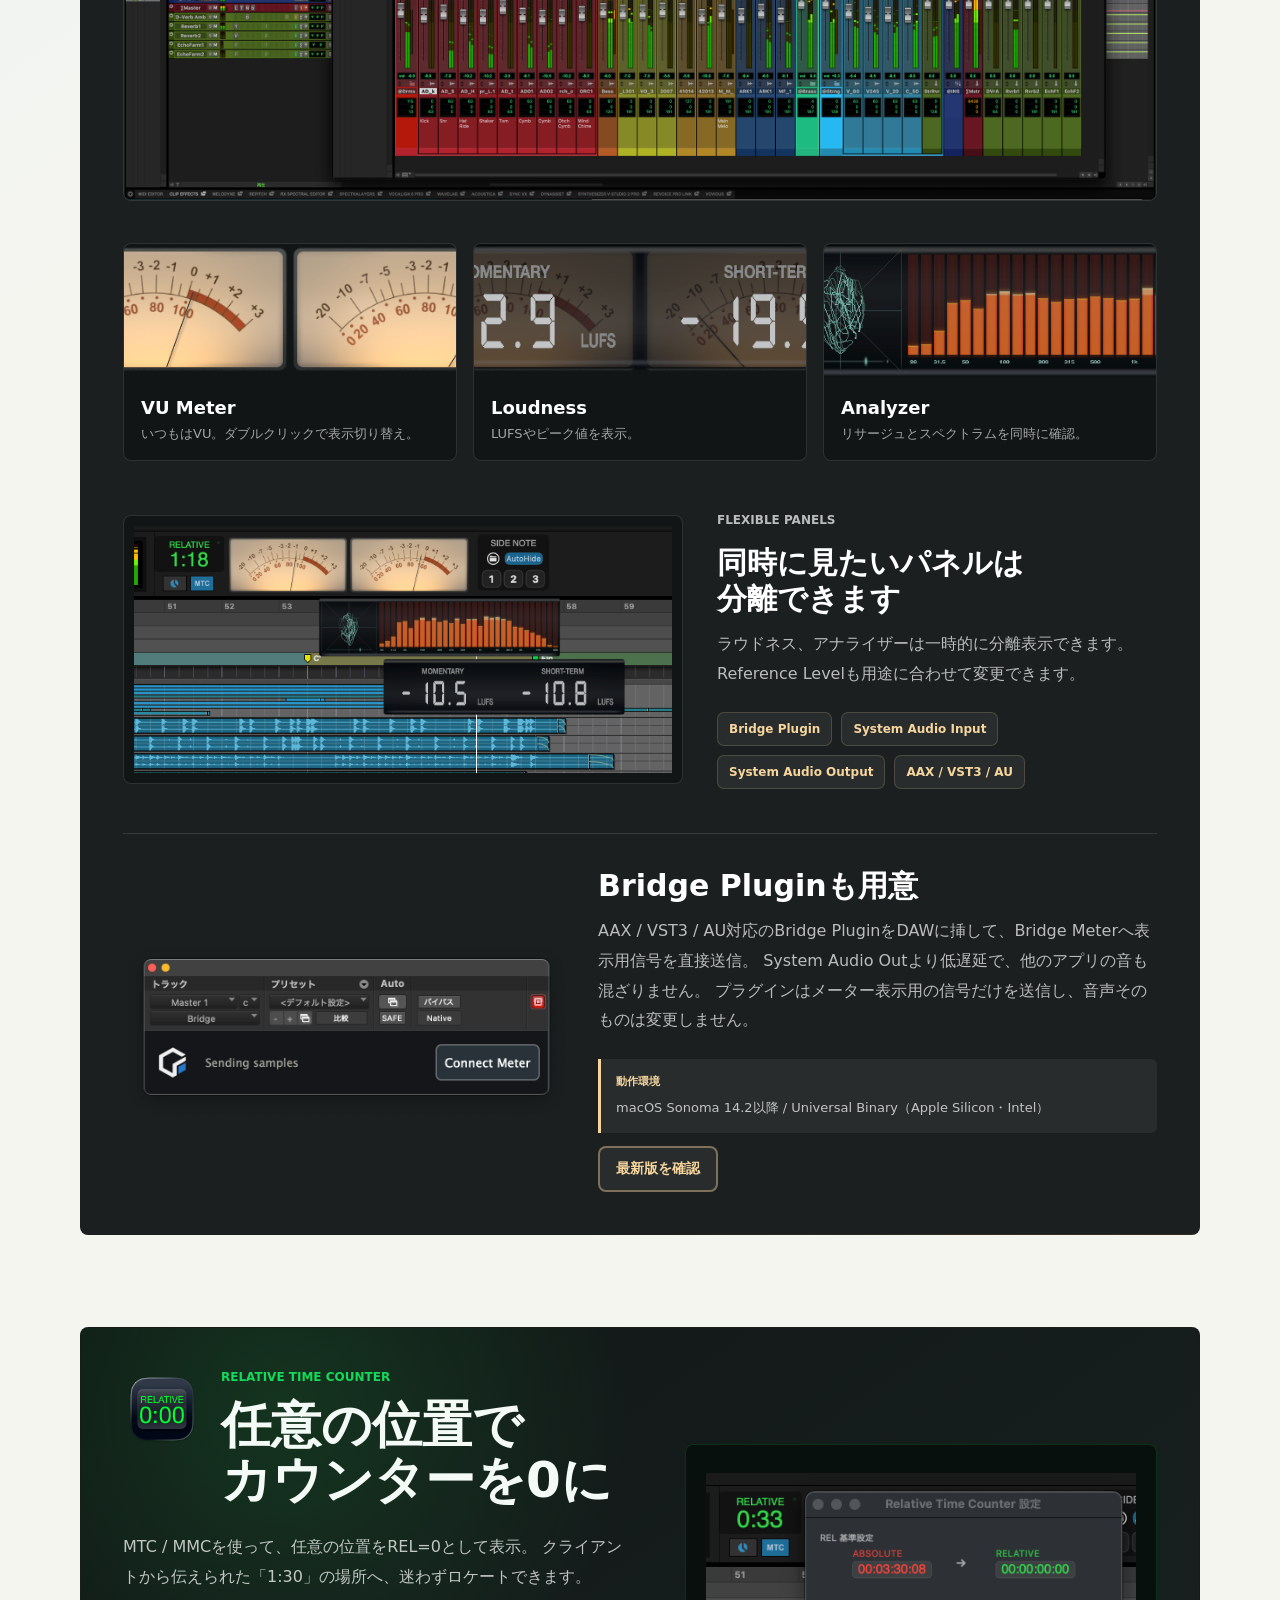
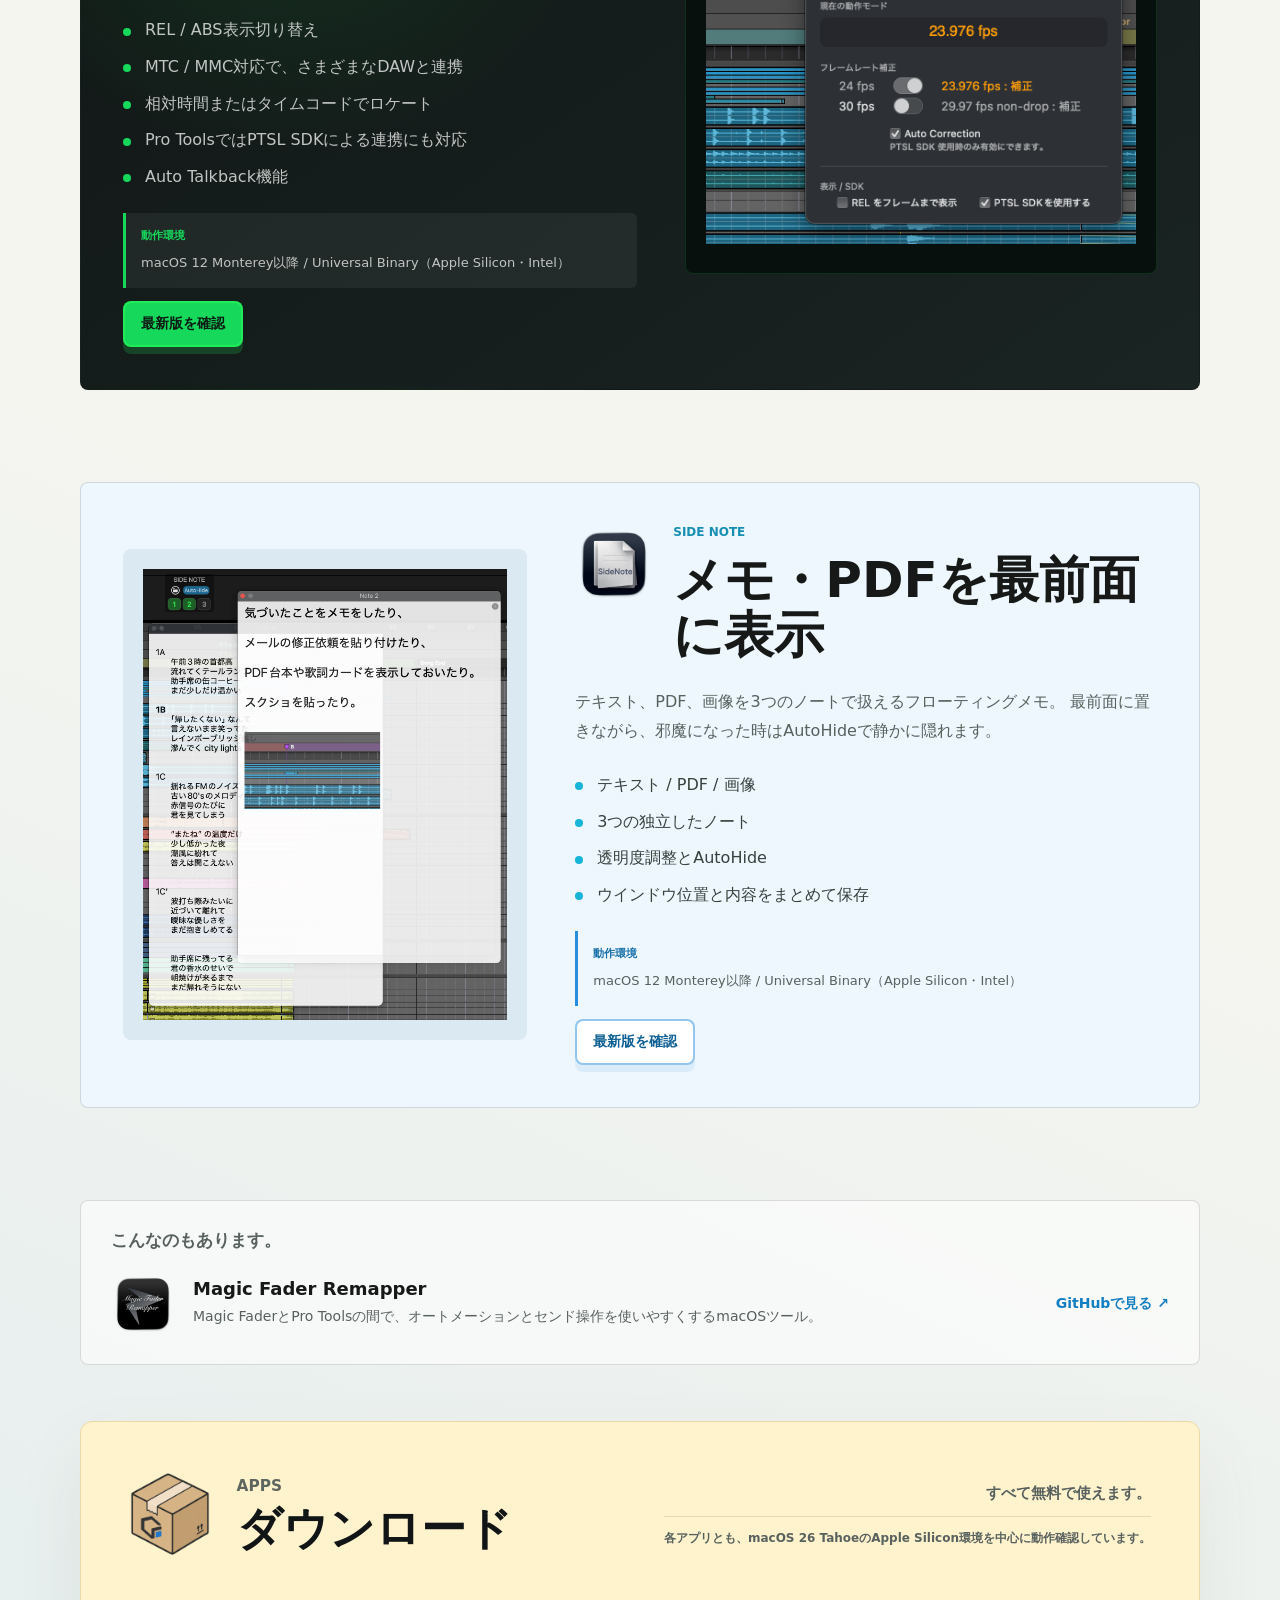
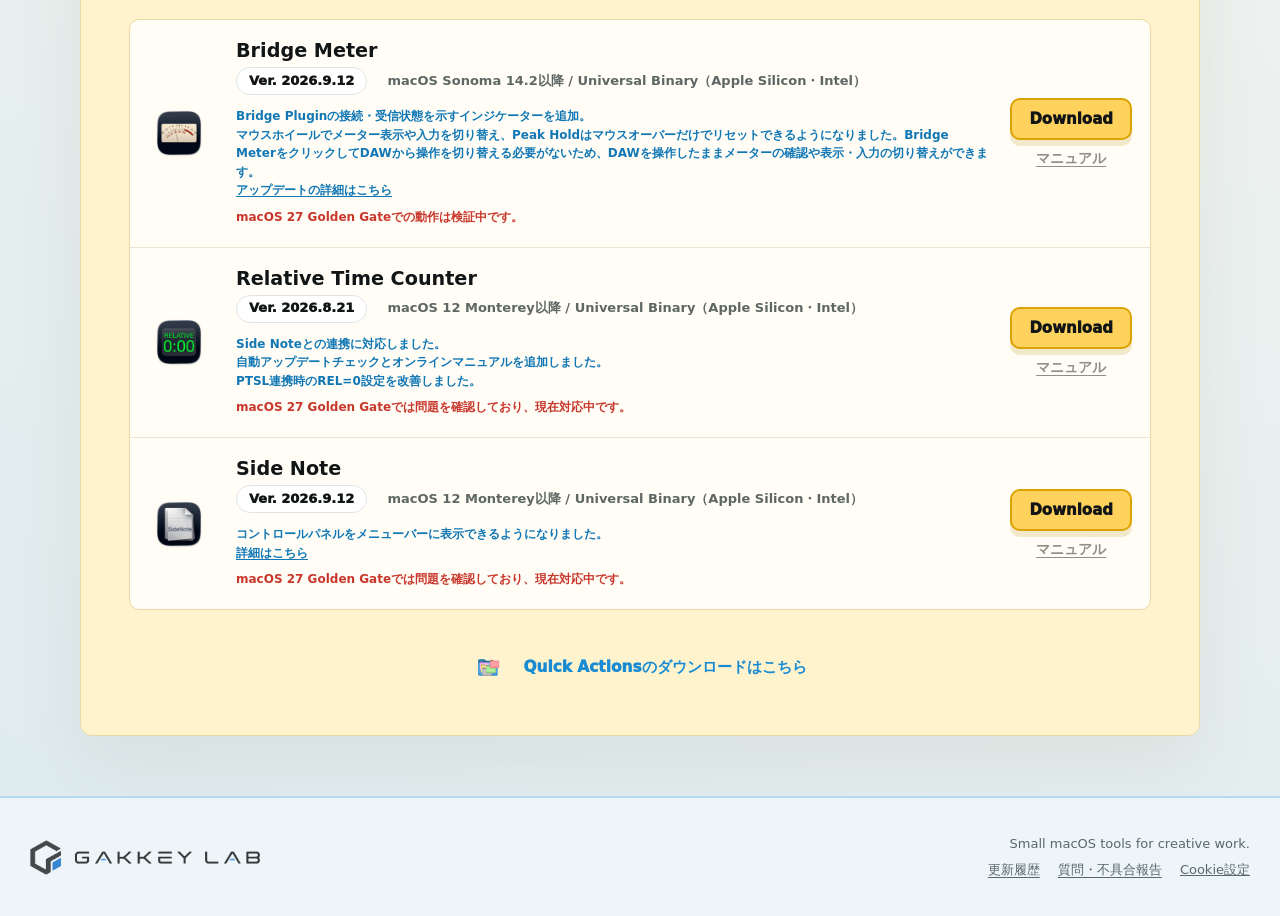
==== commit 38e433fb: "Soften additional tools heading" ====
--- a/index.html
+++ b/index.html
@@ -295,7 +295,7 @@
       </section>
 
       <section class="lab-tools" aria-labelledby="lab-tools-heading">
-        <h2 id="lab-tools-heading">ラボで作っているツール</h2>
+        <h2 id="lab-tools-heading">こんなのもあります。</h2>
         <div class="lab-tool">
           <img src="assets/gakkey-lab/magic-fader-remapper-icon.png" width="64" height="64" alt="">
           <div class="lab-tool-copy">
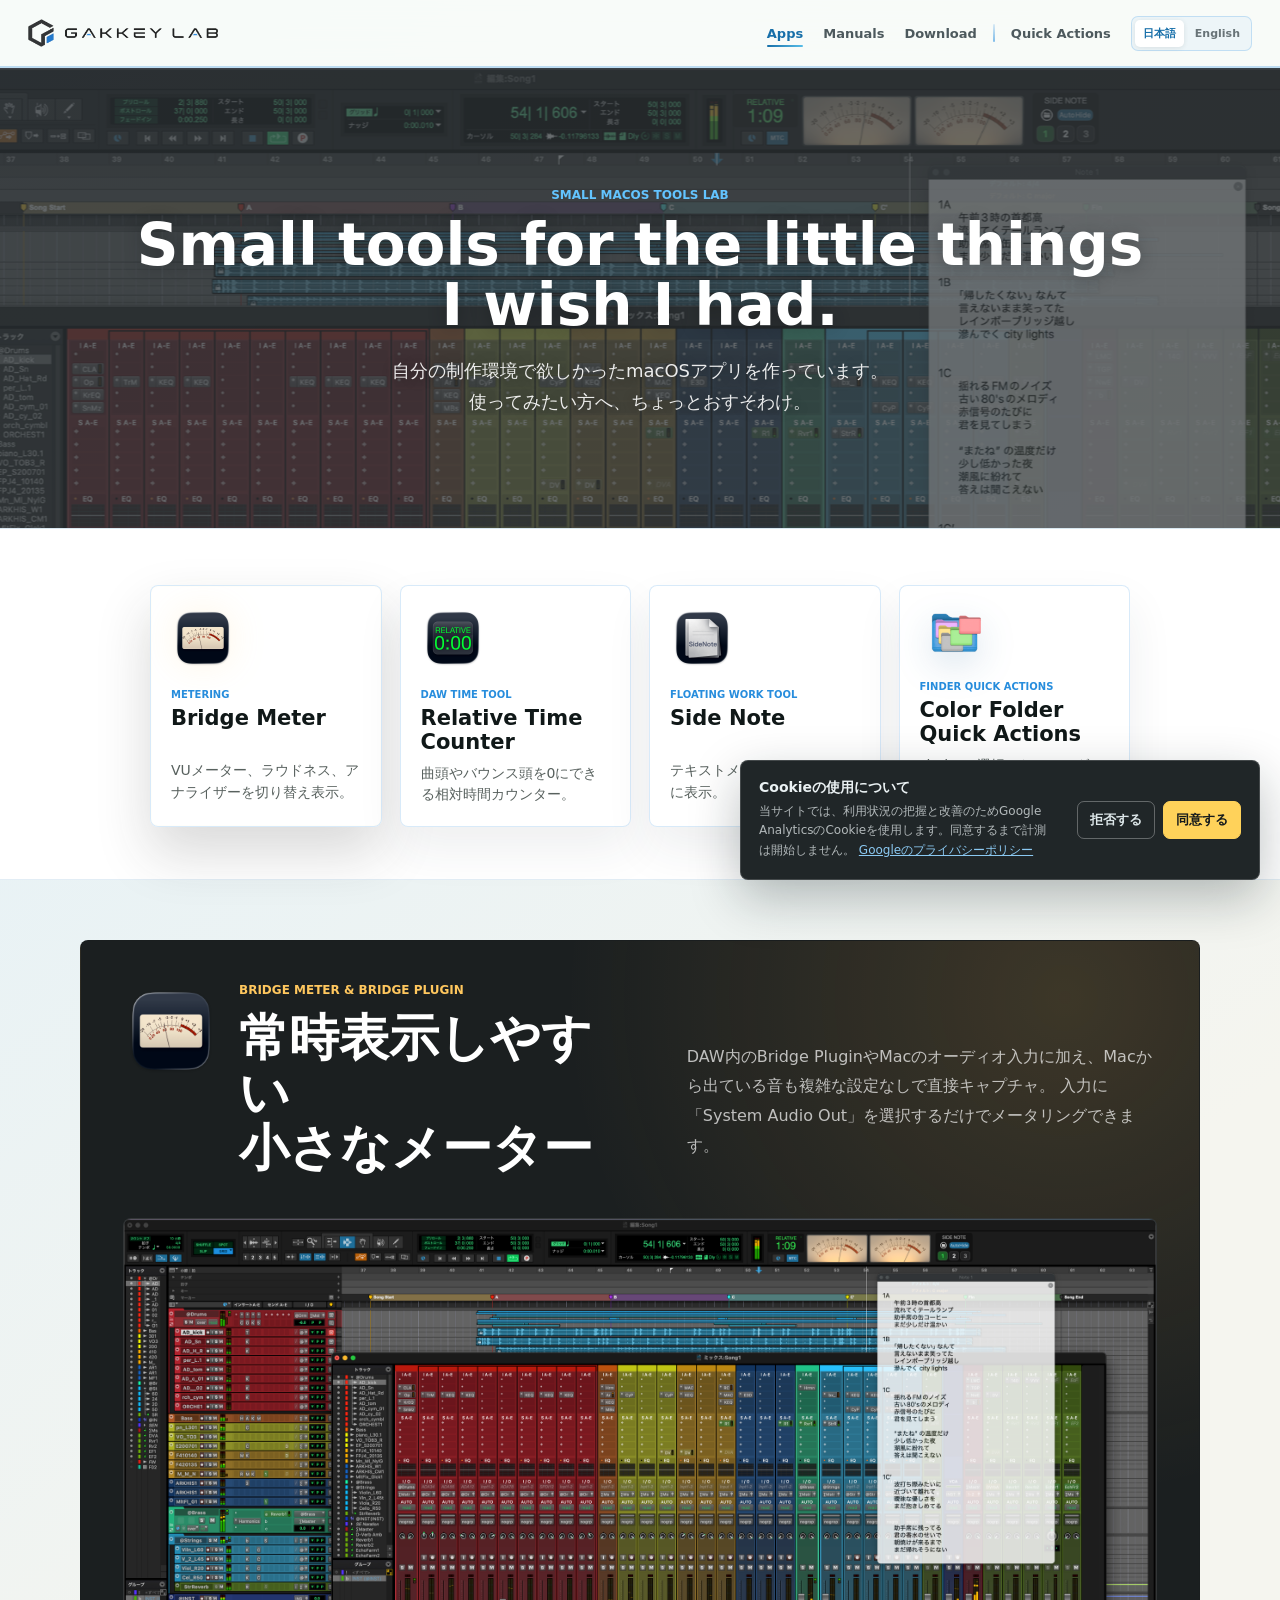
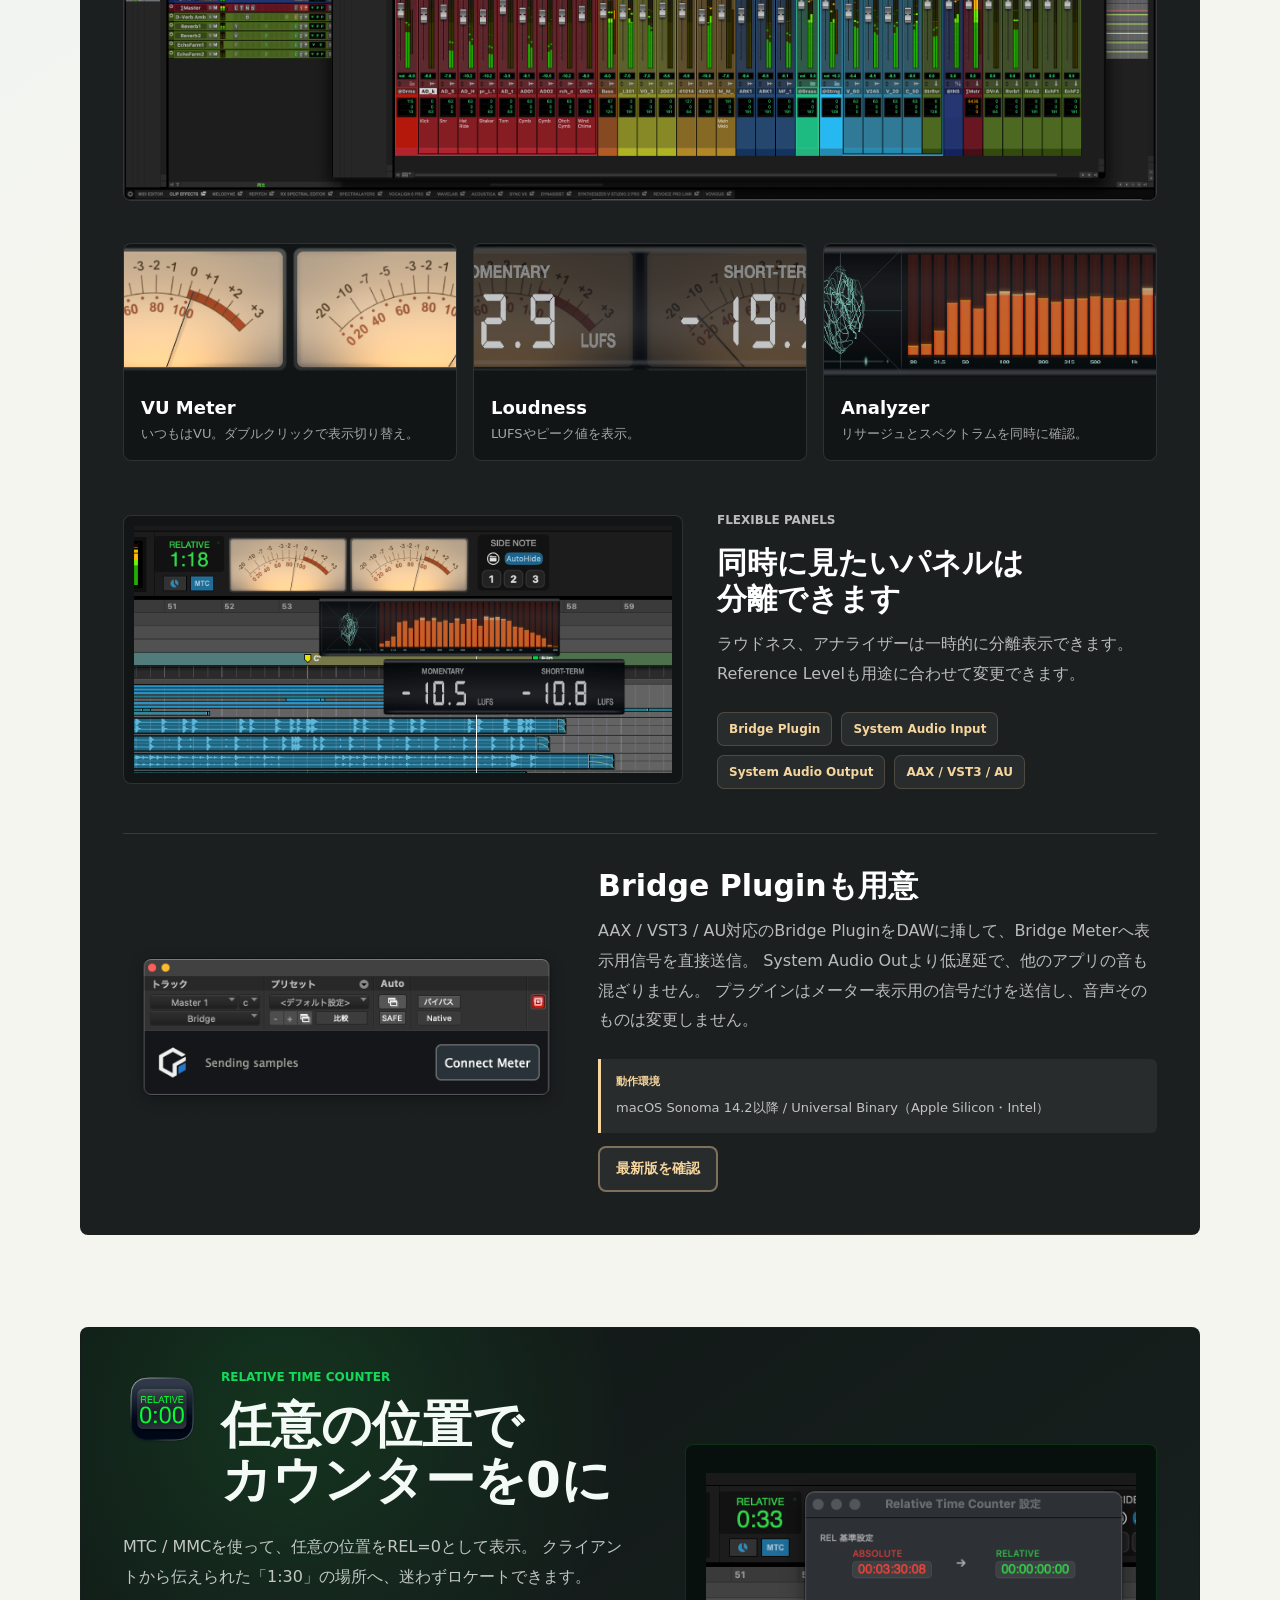
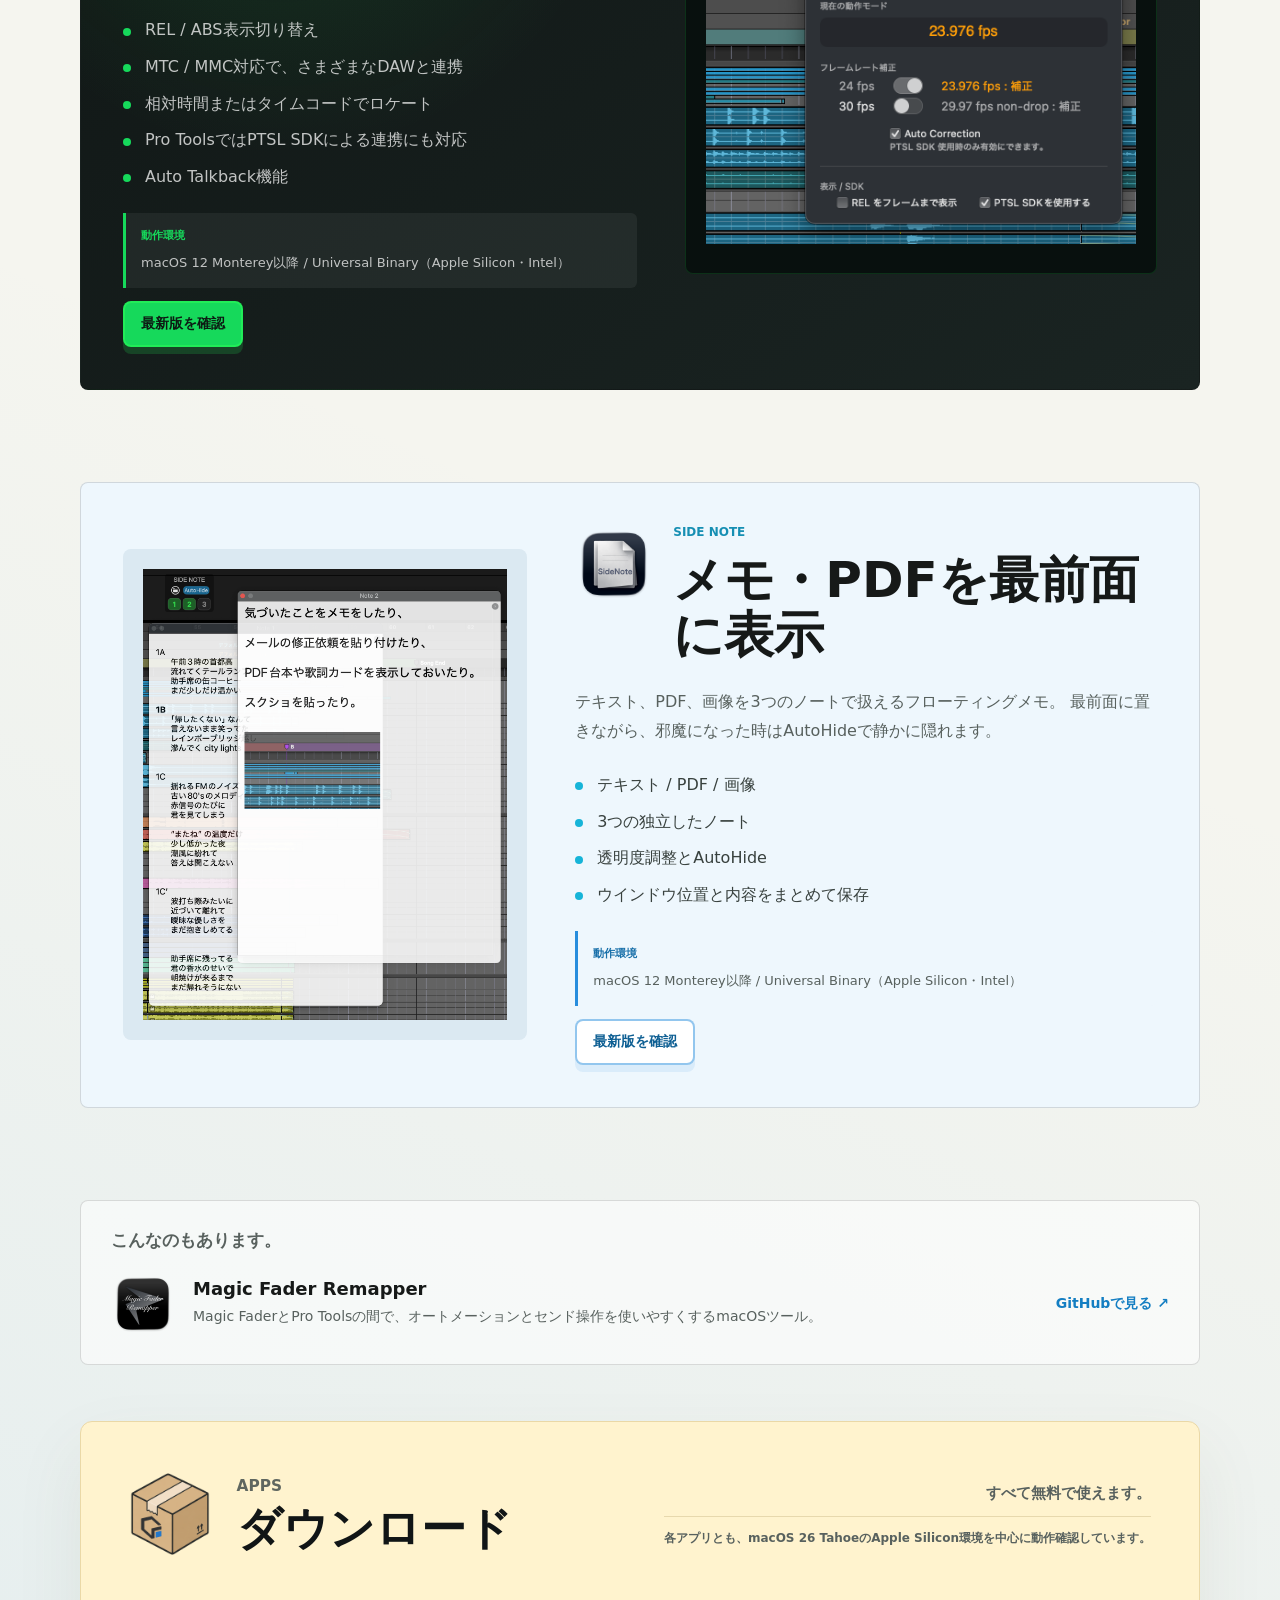
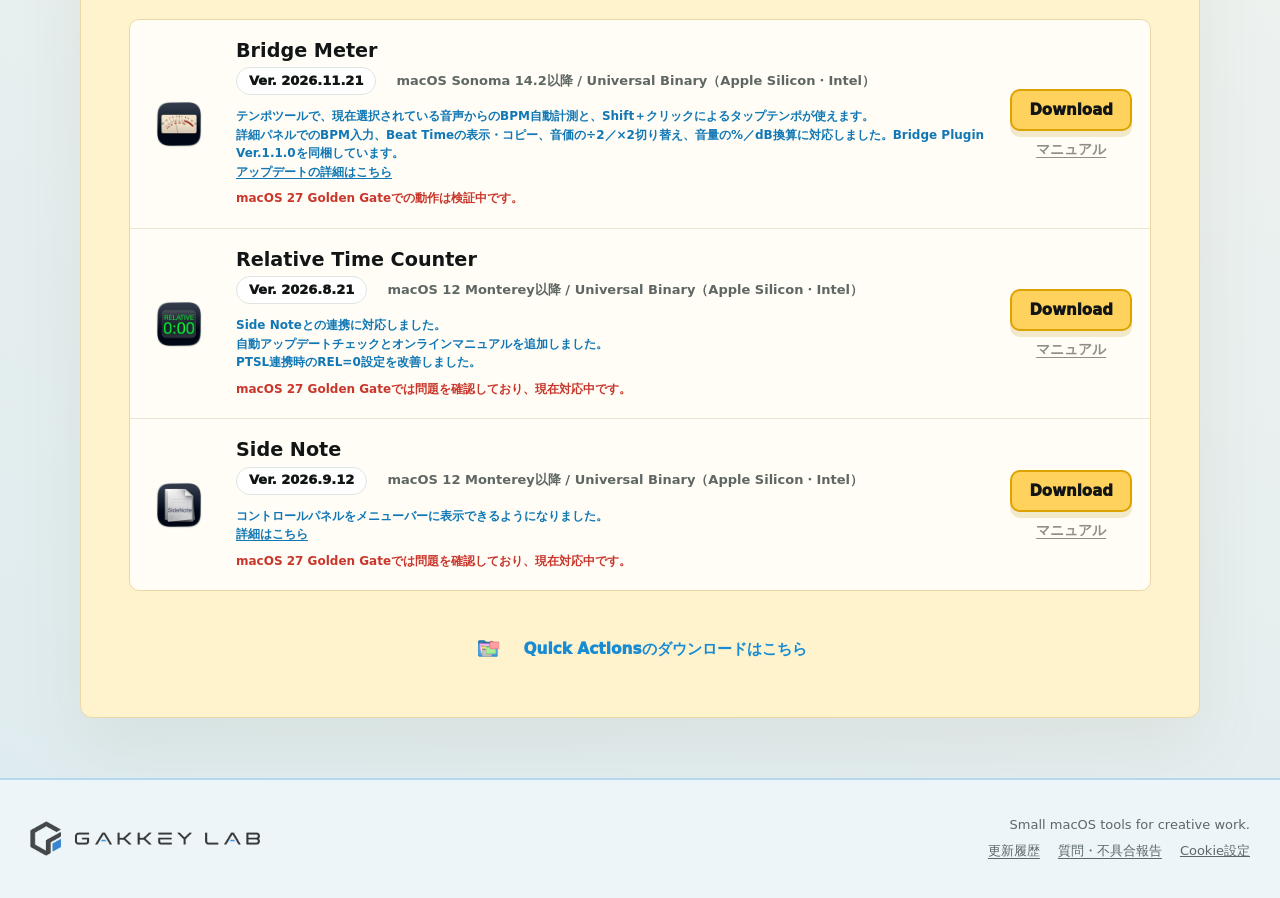
==== commit a357271f: "Update Bridge Meter download to 2026.11.21" ====
--- a/index.html
+++ b/index.html
@@ -324,8 +324,8 @@
           <div class="gl-download-list">
             <div class="gl-download-row" id="download-bridge-meter">
               <img class="gl-download-app-icon" src="assets/gakkey-lab/bridge-meter-icon.png" alt="Bridge Meter">
-              <div class="gl-download-app-main"><h3>Bridge Meter</h3><div class="gl-download-meta"><span class="gl-download-version">Ver. 2026.9.12</span><span>macOS Sonoma 14.2以降 / Universal Binary（Apple Silicon・Intel）</span></div><div class="gl-download-notes"><div>Bridge Pluginの接続・受信状態を示すインジケーターを追加。</div><div>マウスホイールでメーター表示や入力を切り替え、Peak Holdはマウスオーバーだけでリセットできるようになりました。Bridge MeterをクリックしてDAWから操作を切り替える必要がないため、DAWを操作したままメーターの確認や表示・入力の切り替えができます。</div><div><a href="https://github.com/gakkeygakkey/gakkey-lab-site/releases/tag/bridge-meter-2026.9.12" target="_blank" rel="noopener">アップデートの詳細はこちら</a></div></div><div class="gl-download-compat-status">macOS 27 Golden Gateでの動作は検証中です。</div></div>
-              <div class="gl-download-actions"><a class="gl-download-button" href="https://github.com/gakkeygakkey/gakkey-lab-site/releases/download/bridge-meter-2026.9.12/Bridge-Meter-2026.9.12.dmg">Download</a><a class="gl-download-manual" href="bridge-meter/manual/">マニュアル</a></div>
+              <div class="gl-download-app-main"><h3>Bridge Meter</h3><div class="gl-download-meta"><span class="gl-download-version">Ver. 2026.11.21</span><span>macOS Sonoma 14.2以降 / Universal Binary（Apple Silicon・Intel）</span></div><div class="gl-download-notes"><div>テンポツールで、現在選択されている音声からのBPM自動計測と、Shift＋クリックによるタップテンポが使えます。</div><div>詳細パネルでのBPM入力、Beat Timeの表示・コピー、音価の÷2／×2切り替え、音量の%／dB換算に対応しました。Bridge Plugin Ver.1.1.0を同梱しています。</div><div><a href="https://github.com/gakkeygakkey/gakkey-lab-site/releases/tag/bridge-meter-2026.11.21" target="_blank" rel="noopener">アップデートの詳細はこちら</a></div></div><div class="gl-download-compat-status">macOS 27 Golden Gateでの動作は検証中です。</div></div>
+              <div class="gl-download-actions"><a class="gl-download-button" href="https://github.com/gakkeygakkey/gakkey-lab-site/releases/download/bridge-meter-2026.11.21/Bridge-Meter-2026.11.21.dmg">Download</a><a class="gl-download-manual" href="bridge-meter/manual/">マニュアル</a></div>
             </div>
             <div class="gl-download-row" id="download-relative-time-counter">
               <img class="gl-download-app-icon" src="assets/gakkey-lab/rtc-icon.png" alt="Relative Time Counter">
--- a/gakkey-lab.css
+++ b/gakkey-lab.css
@@ -1825,6 +1825,94 @@
   overflow: hidden;
   width: 100%;
   border-radius: 8px;
+}
+
+#tempo-tool .manual-media {
+  grid-column: auto;
+  width: min(420px, 100%);
+}
+
+#tempo-tool .manual-operation-row .manual-media {
+  max-width: 280px;
+}
+
+#tempo-tool .manual-operation-row th span {
+  white-space: nowrap;
+}
+
+@media (min-width: 481px) {
+  #tempo-tool .manual-operation-row th {
+    width: 50%;
+    padding-right: 16px;
+  }
+}
+
+@media (min-width: 981px) {
+  #tempo-tool .manual-operation-row {
+    grid-template-columns: minmax(0, 1fr) minmax(0, 280px);
+  }
+
+  #tempo-tool .tempo-panel {
+    grid-template-columns: minmax(0, 307px) minmax(0, 1fr);
+  }
+}
+
+#tempo-tool figcaption {
+  margin-top: 6px;
+  color: var(--muted);
+  font-size: 13px;
+}
+
+#tempo-tool .tempo-panel {
+  margin-top: 16px;
+}
+
+#tempo-tool .tempo-panel .manual-media {
+  max-width: 307px;
+}
+
+#tempo-tool .manual-detail-block h4 {
+  margin: 0 0 8px;
+  font-size: 17px;
+}
+
+#tempo-tool .tempo-status {
+  margin-top: 12px;
+}
+
+#tempo-tool .tempo-status img {
+  width: auto;
+  max-width: 100%;
+  height: 36px;
+  object-fit: contain;
+  object-position: left center;
+}
+
+.tempo-states {
+  display: flex;
+  flex-wrap: wrap;
+  gap: 0 16px;
+  margin-bottom: 16px;
+}
+
+.tempo-states .tempo-status {
+  flex: 0 1 120px;
+}
+
+@media (min-width: 721px) {
+  .tempo-states {
+    display: grid;
+    grid-template-columns: max-content repeat(3, minmax(0, 120px));
+  }
+
+  #tempo-tool .tempo-states .tempo-status {
+    width: 100%;
+  }
+
+  #tempo-tool .tempo-states .tempo-status:first-child {
+    width: auto;
+    margin-right: 8px;
+  }
 }
 
 .manual-media-grid {
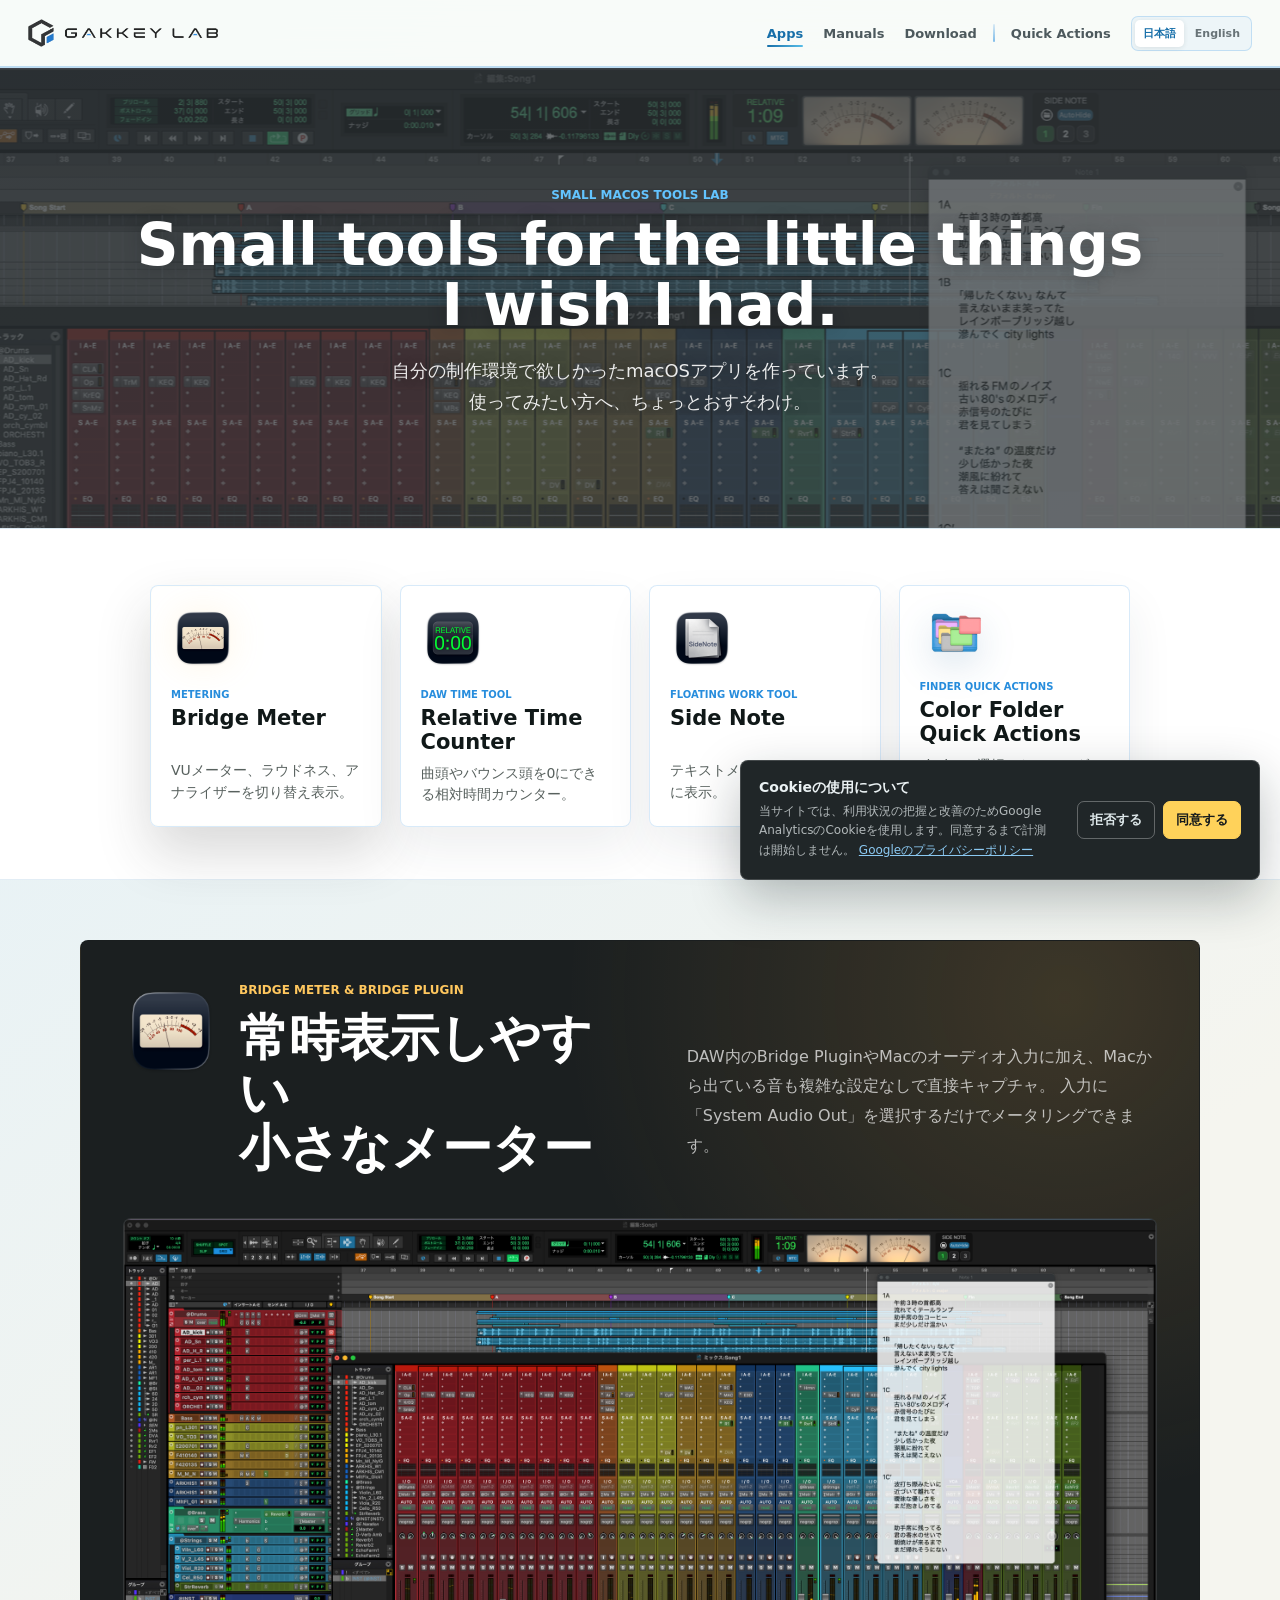
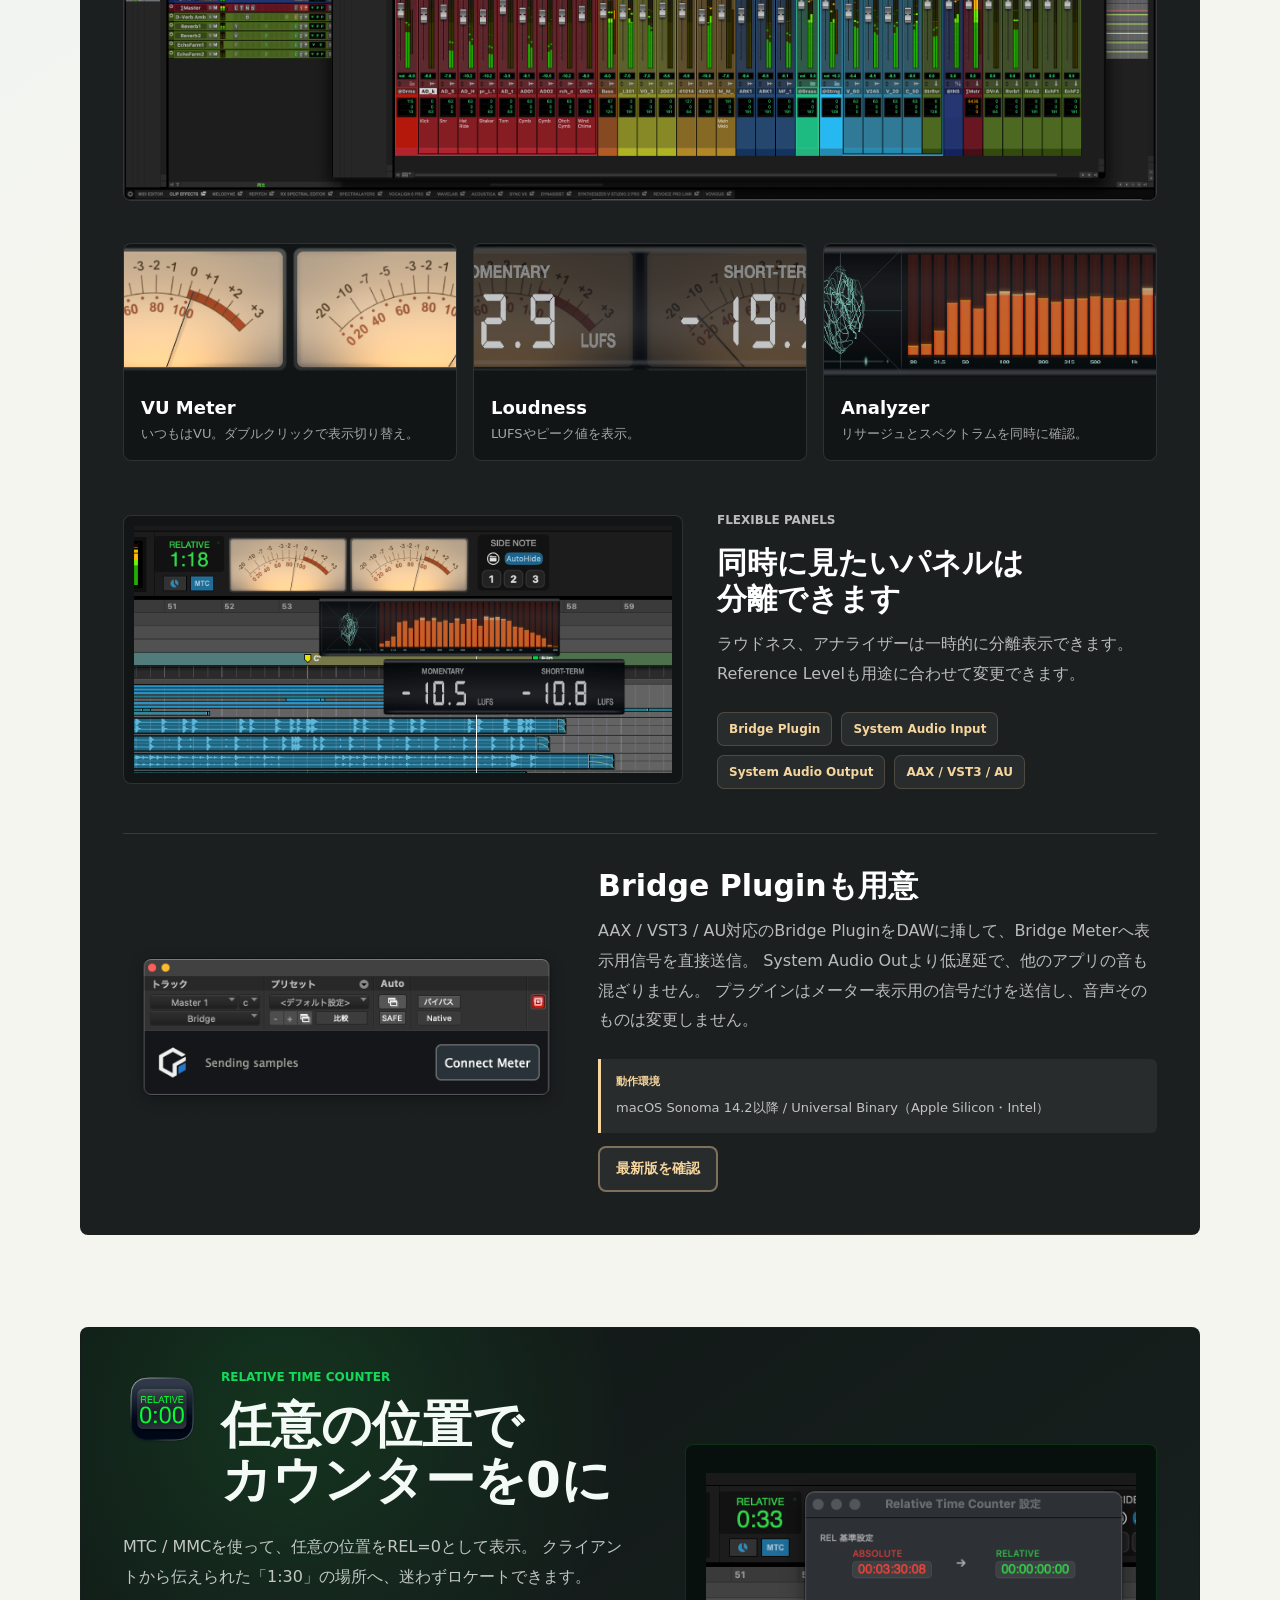
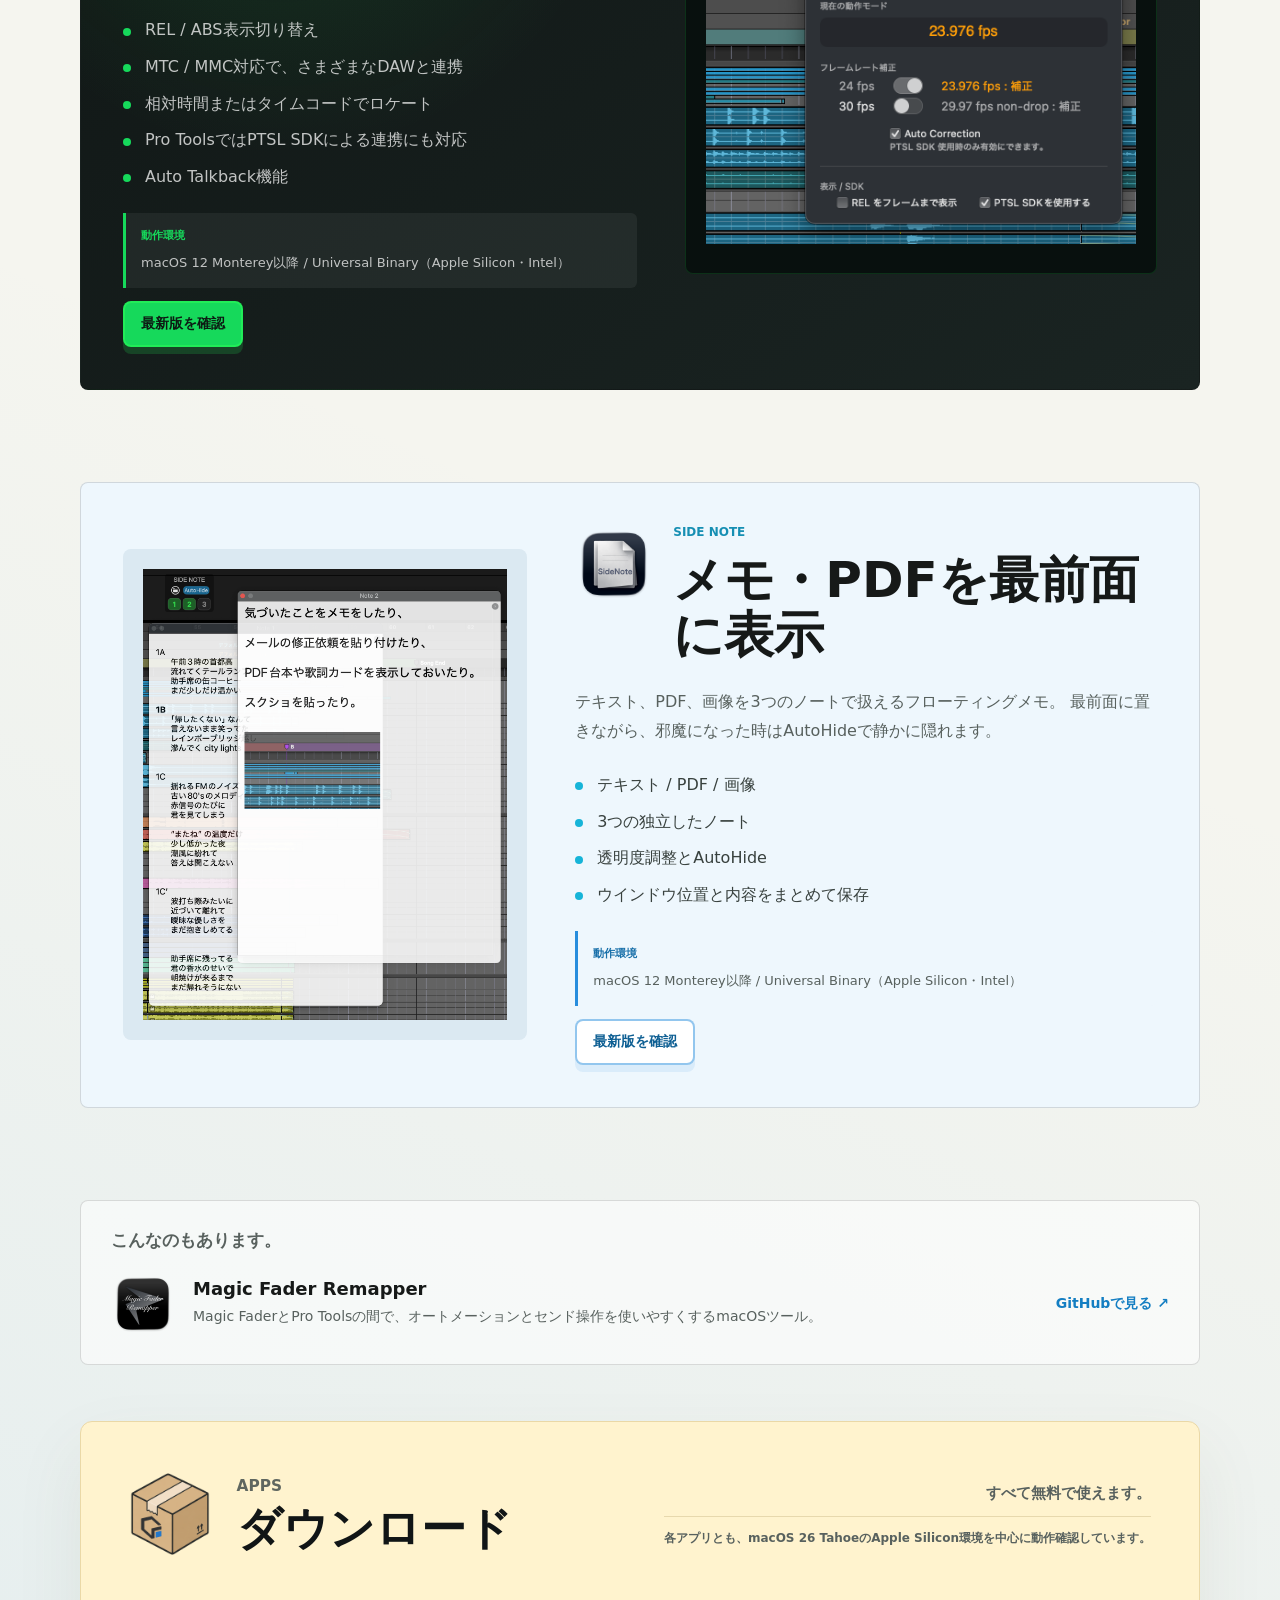
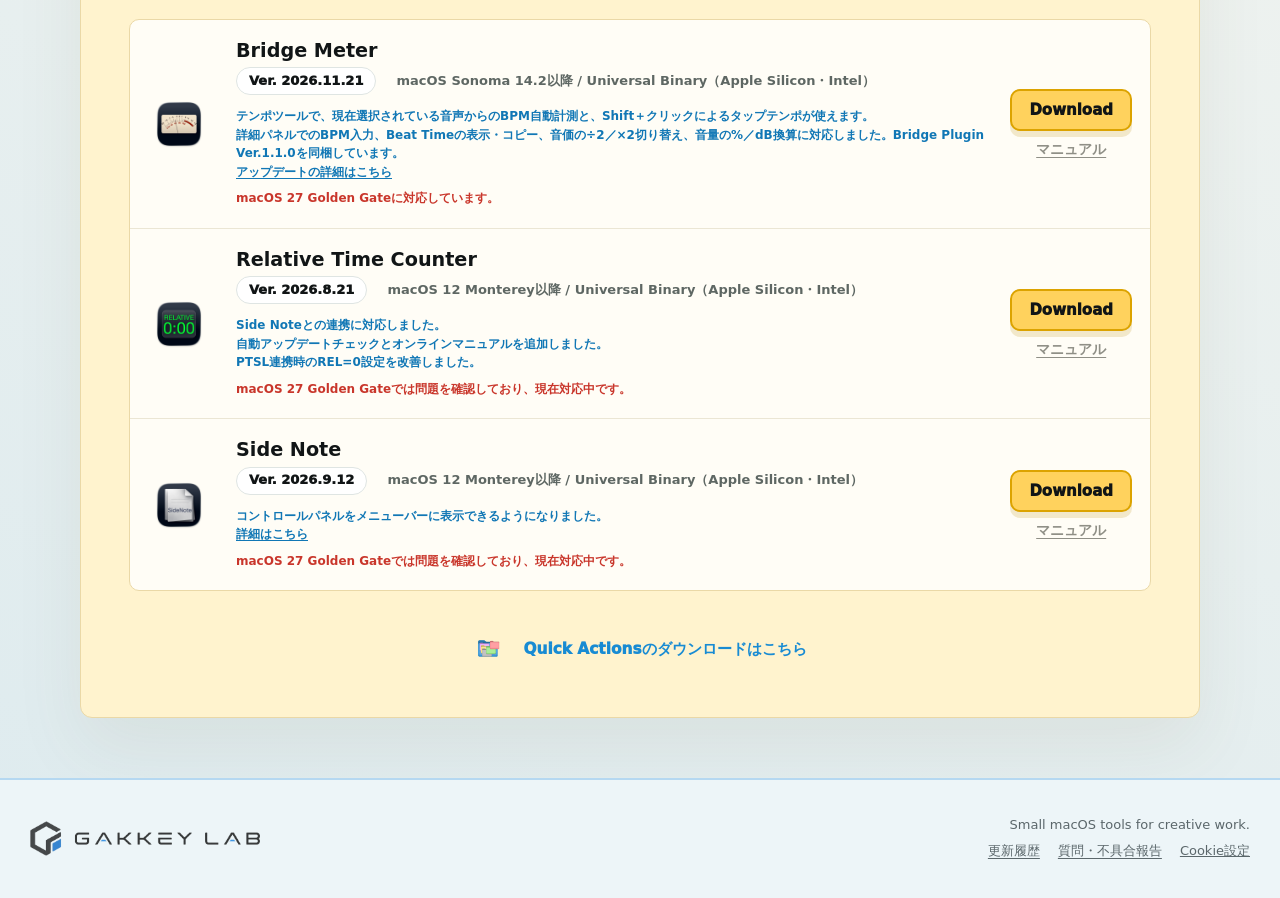
==== commit 66160402: "Mark Bridge Meter as compatible with macOS 27" ====
--- a/index.html
+++ b/index.html
@@ -324,7 +324,7 @@
           <div class="gl-download-list">
             <div class="gl-download-row" id="download-bridge-meter">
               <img class="gl-download-app-icon" src="assets/gakkey-lab/bridge-meter-icon.png" alt="Bridge Meter">
-              <div class="gl-download-app-main"><h3>Bridge Meter</h3><div class="gl-download-meta"><span class="gl-download-version">Ver. 2026.11.21</span><span>macOS Sonoma 14.2以降 / Universal Binary（Apple Silicon・Intel）</span></div><div class="gl-download-notes"><div>テンポツールで、現在選択されている音声からのBPM自動計測と、Shift＋クリックによるタップテンポが使えます。</div><div>詳細パネルでのBPM入力、Beat Timeの表示・コピー、音価の÷2／×2切り替え、音量の%／dB換算に対応しました。Bridge Plugin Ver.1.1.0を同梱しています。</div><div><a href="https://github.com/gakkeygakkey/gakkey-lab-site/releases/tag/bridge-meter-2026.11.21" target="_blank" rel="noopener">アップデートの詳細はこちら</a></div></div><div class="gl-download-compat-status">macOS 27 Golden Gateでの動作は検証中です。</div></div>
+              <div class="gl-download-app-main"><h3>Bridge Meter</h3><div class="gl-download-meta"><span class="gl-download-version">Ver. 2026.11.21</span><span>macOS Sonoma 14.2以降 / Universal Binary（Apple Silicon・Intel）</span></div><div class="gl-download-notes"><div>テンポツールで、現在選択されている音声からのBPM自動計測と、Shift＋クリックによるタップテンポが使えます。</div><div>詳細パネルでのBPM入力、Beat Timeの表示・コピー、音価の÷2／×2切り替え、音量の%／dB換算に対応しました。Bridge Plugin Ver.1.1.0を同梱しています。</div><div><a href="https://github.com/gakkeygakkey/gakkey-lab-site/releases/tag/bridge-meter-2026.11.21" target="_blank" rel="noopener">アップデートの詳細はこちら</a></div></div><div class="gl-download-compat-status">macOS 27 Golden Gateに対応しています。</div></div>
               <div class="gl-download-actions"><a class="gl-download-button" href="https://github.com/gakkeygakkey/gakkey-lab-site/releases/download/bridge-meter-2026.11.21/Bridge-Meter-2026.11.21.dmg">Download</a><a class="gl-download-manual" href="bridge-meter/manual/">マニュアル</a></div>
             </div>
             <div class="gl-download-row" id="download-relative-time-counter">
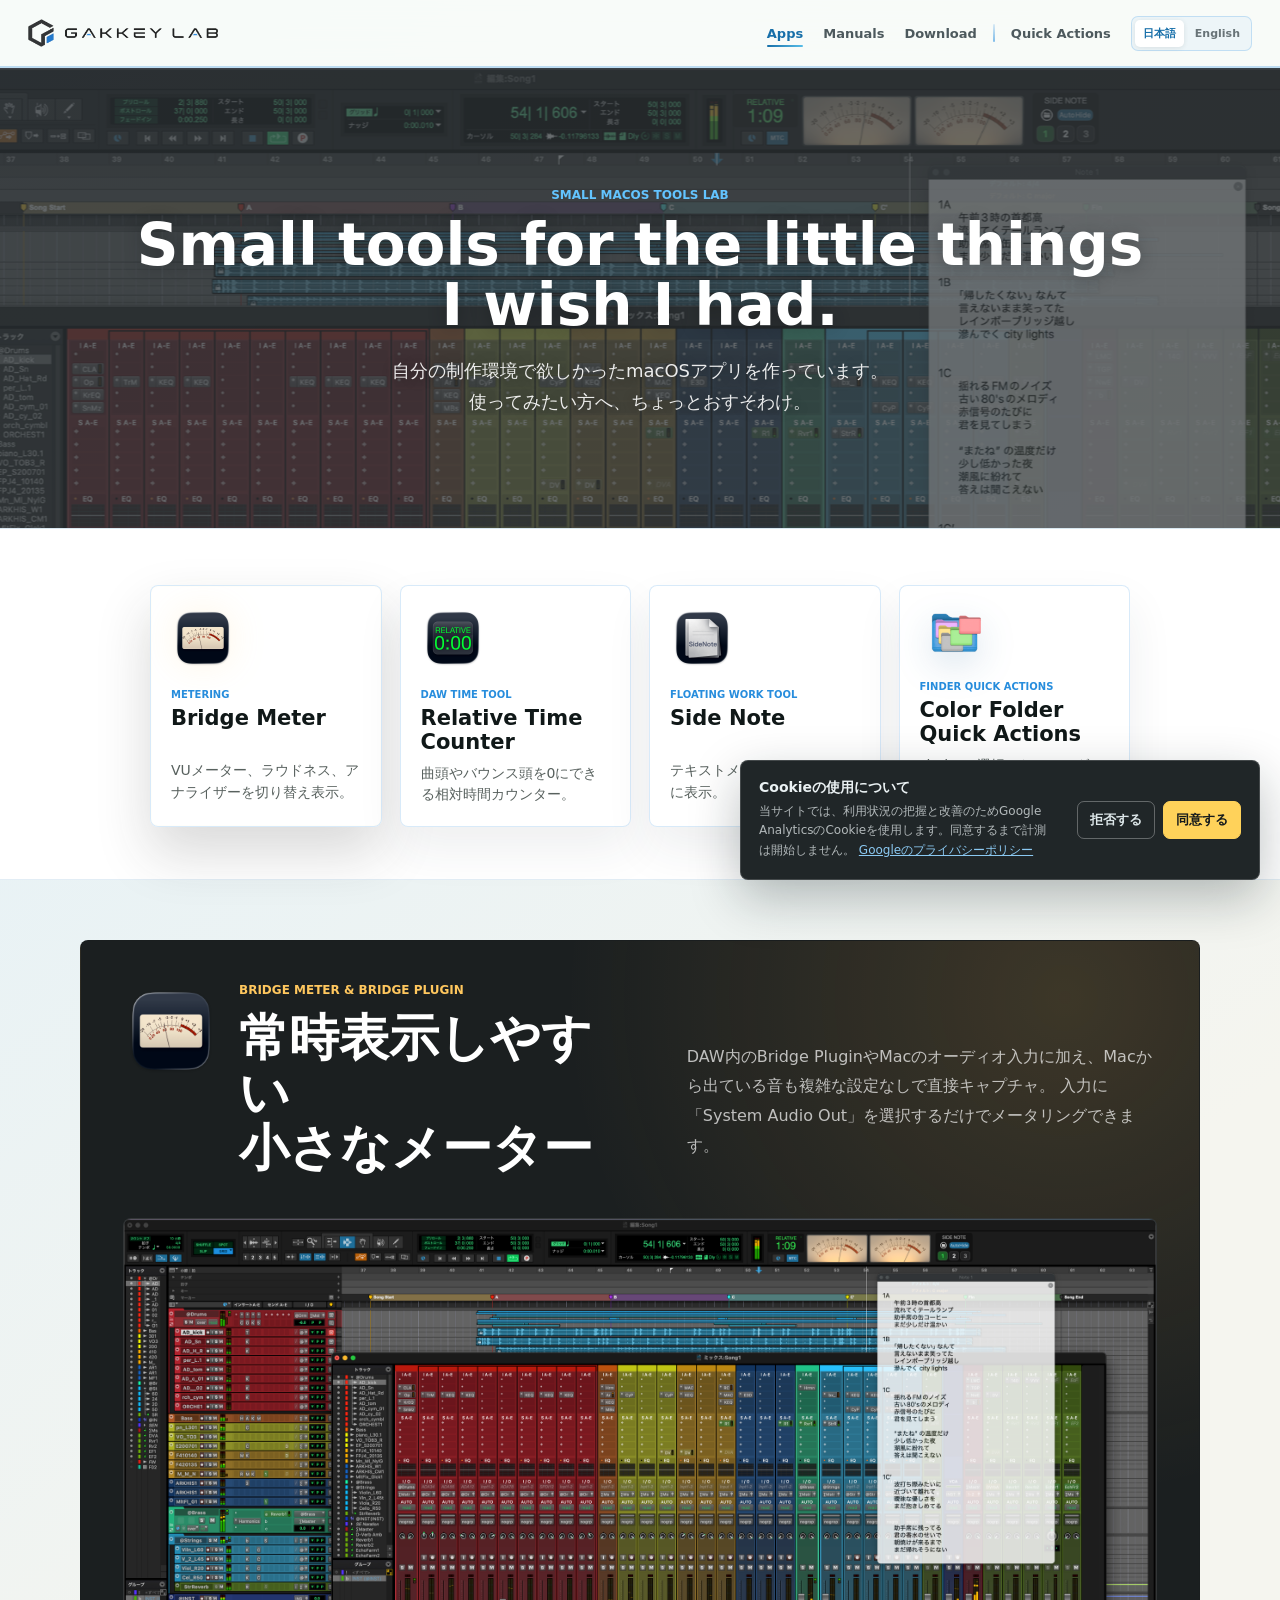
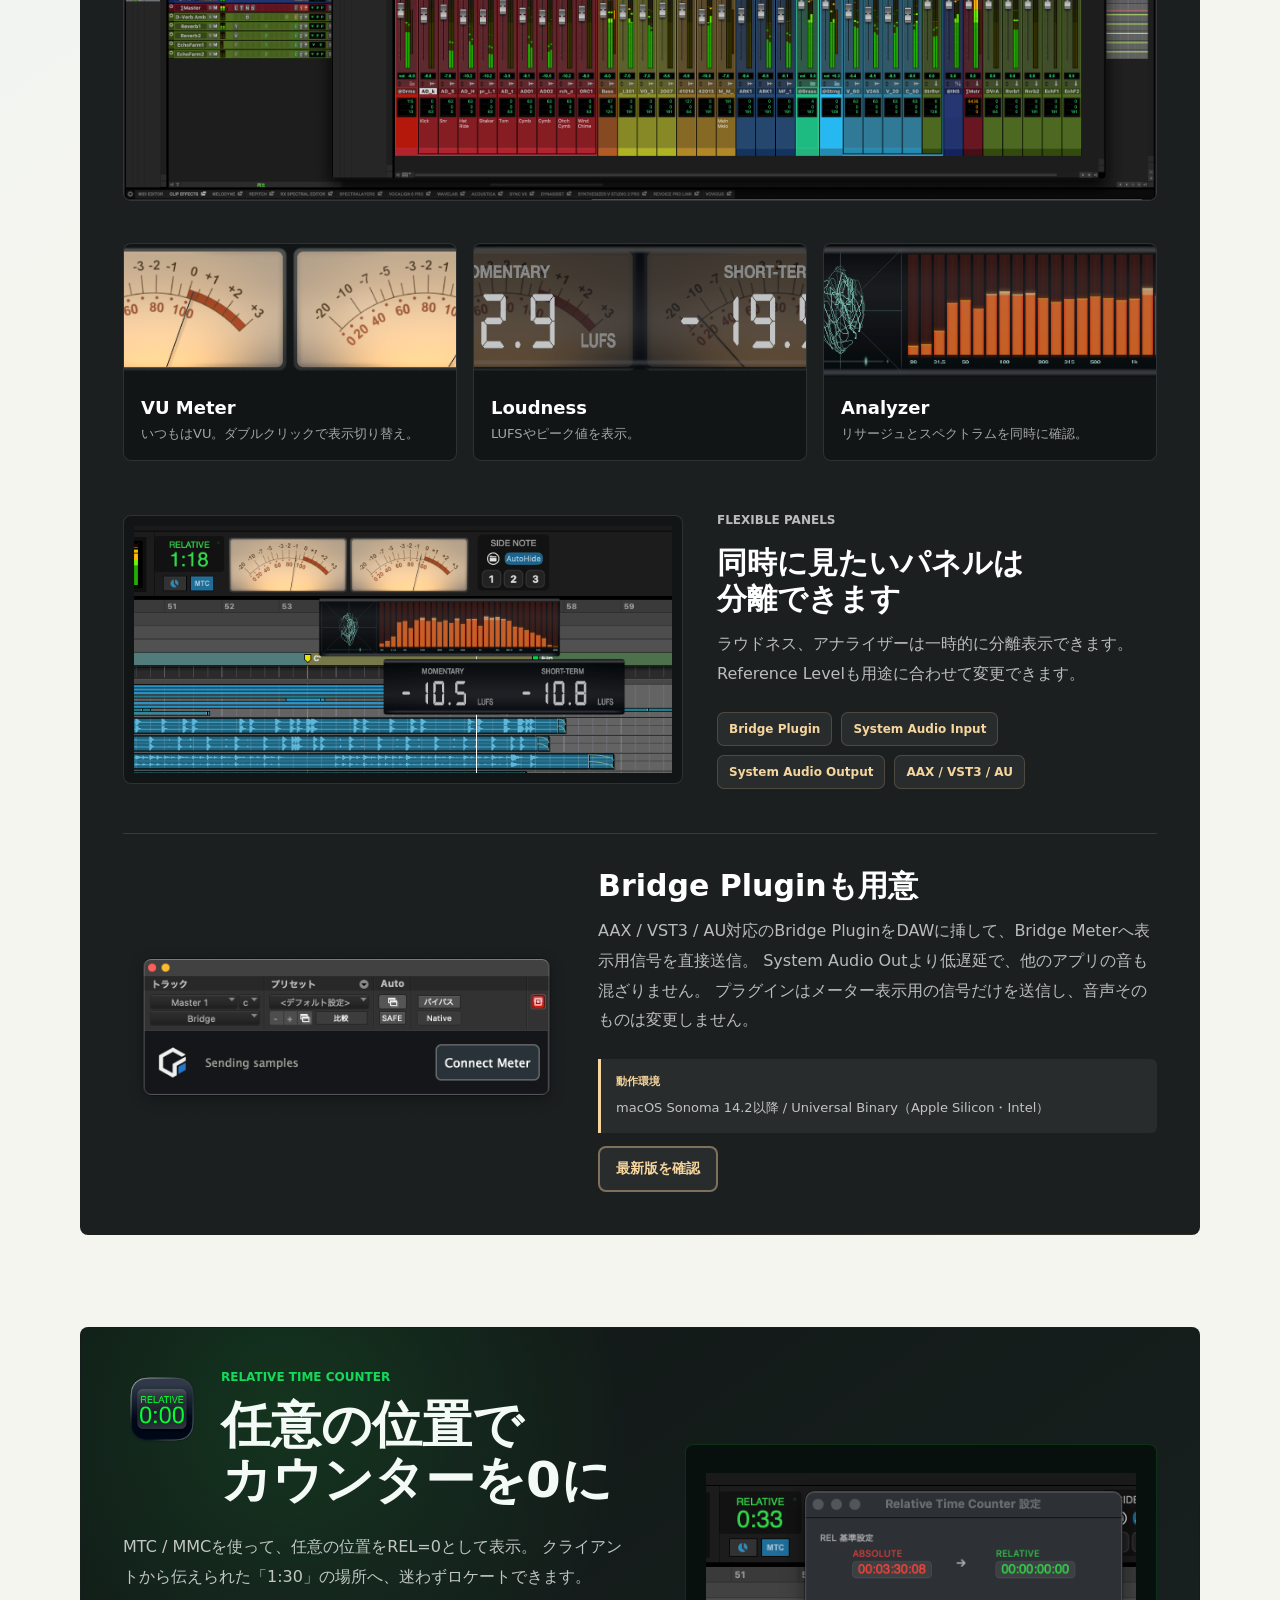
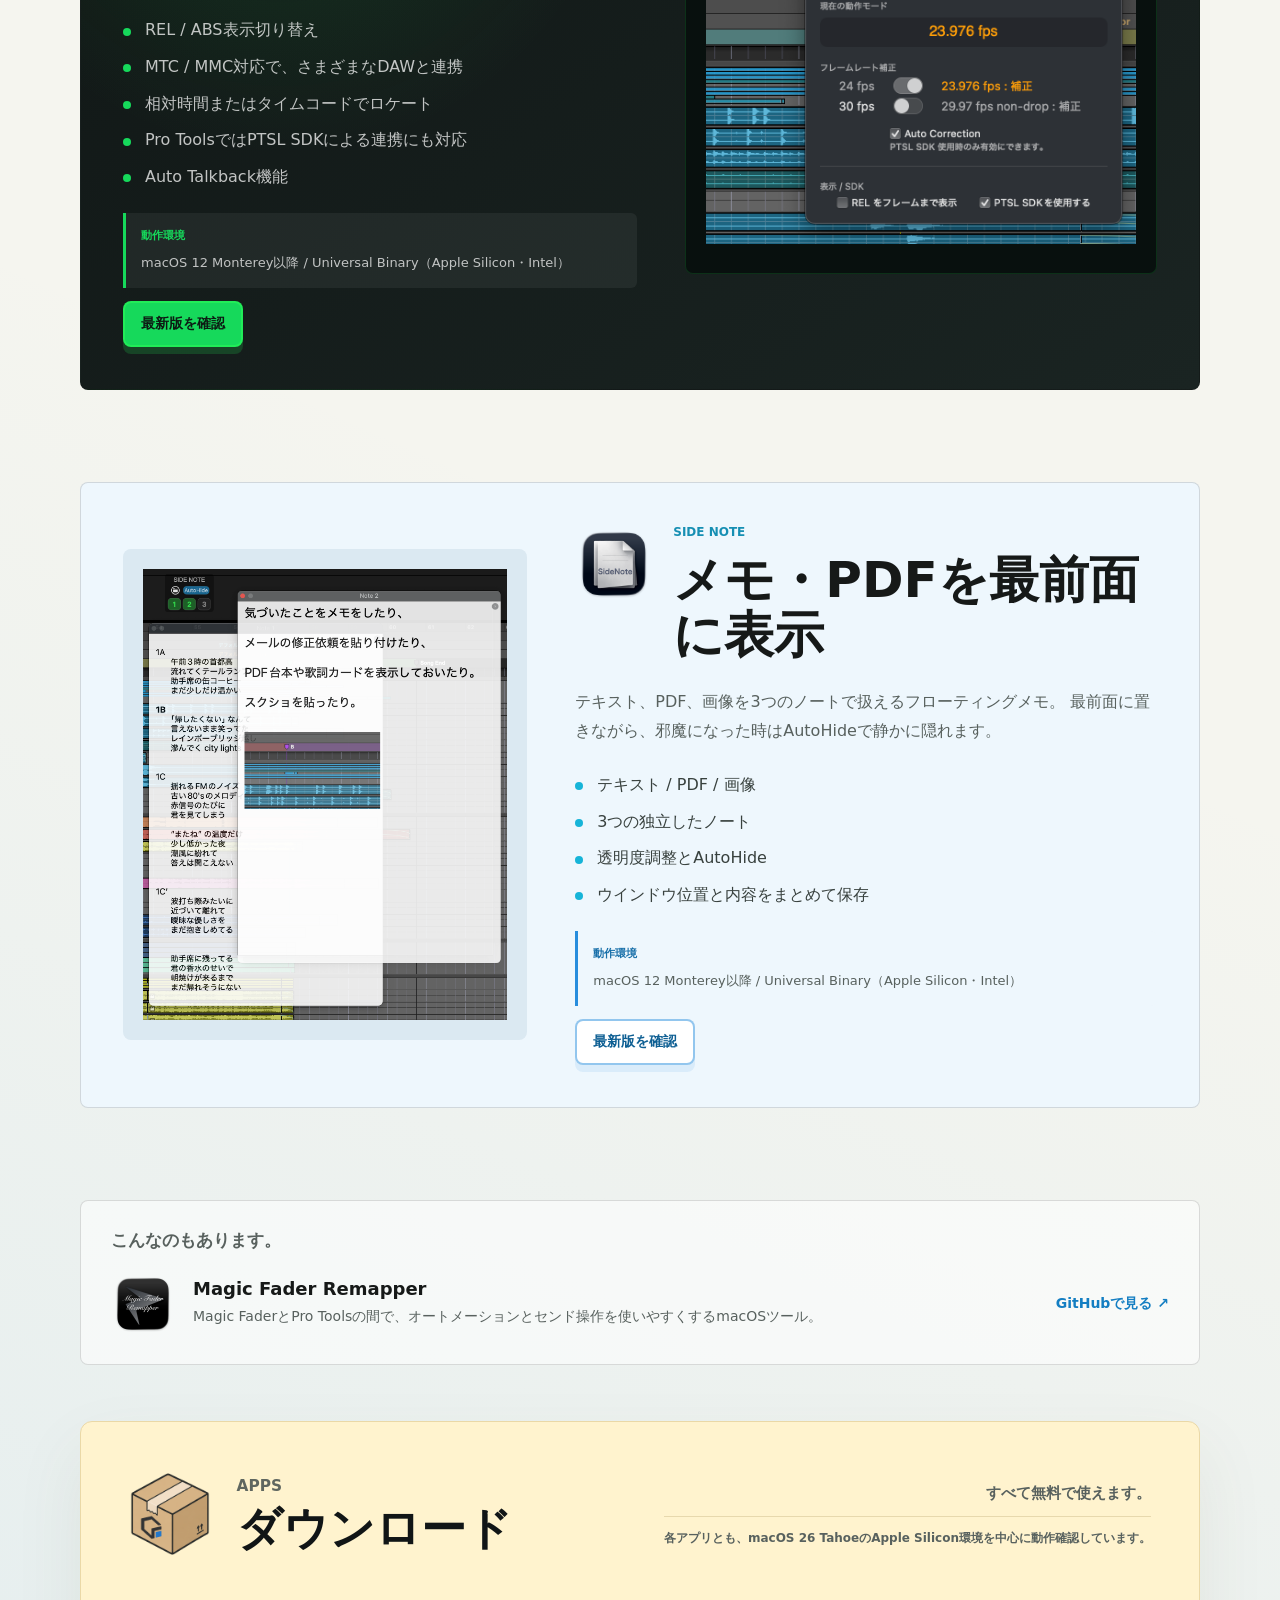
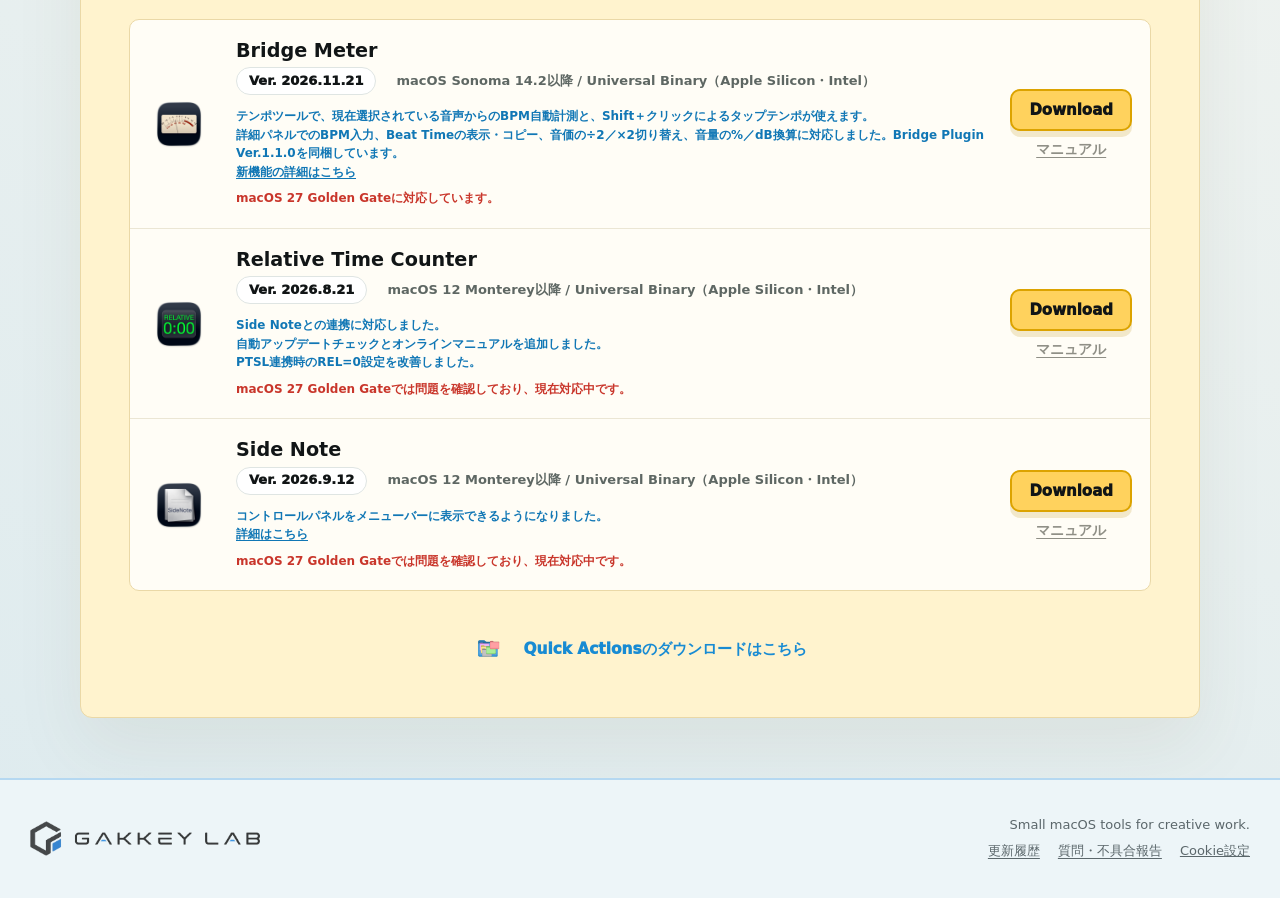
==== commit 48aa40fc: "Link Bridge Meter downloads to the Tempo Tool manual" ====
--- a/index.html
+++ b/index.html
@@ -324,7 +324,7 @@
           <div class="gl-download-list">
             <div class="gl-download-row" id="download-bridge-meter">
               <img class="gl-download-app-icon" src="assets/gakkey-lab/bridge-meter-icon.png" alt="Bridge Meter">
-              <div class="gl-download-app-main"><h3>Bridge Meter</h3><div class="gl-download-meta"><span class="gl-download-version">Ver. 2026.11.21</span><span>macOS Sonoma 14.2以降 / Universal Binary（Apple Silicon・Intel）</span></div><div class="gl-download-notes"><div>テンポツールで、現在選択されている音声からのBPM自動計測と、Shift＋クリックによるタップテンポが使えます。</div><div>詳細パネルでのBPM入力、Beat Timeの表示・コピー、音価の÷2／×2切り替え、音量の%／dB換算に対応しました。Bridge Plugin Ver.1.1.0を同梱しています。</div><div><a href="https://github.com/gakkeygakkey/gakkey-lab-site/releases/tag/bridge-meter-2026.11.21" target="_blank" rel="noopener">アップデートの詳細はこちら</a></div></div><div class="gl-download-compat-status">macOS 27 Golden Gateに対応しています。</div></div>
+              <div class="gl-download-app-main"><h3>Bridge Meter</h3><div class="gl-download-meta"><span class="gl-download-version">Ver. 2026.11.21</span><span>macOS Sonoma 14.2以降 / Universal Binary（Apple Silicon・Intel）</span></div><div class="gl-download-notes"><div>テンポツールで、現在選択されている音声からのBPM自動計測と、Shift＋クリックによるタップテンポが使えます。</div><div>詳細パネルでのBPM入力、Beat Timeの表示・コピー、音価の÷2／×2切り替え、音量の%／dB換算に対応しました。Bridge Plugin Ver.1.1.0を同梱しています。</div><div><a href="bridge-meter/manual/#tempo-tool">新機能の詳細はこちら</a></div></div><div class="gl-download-compat-status">macOS 27 Golden Gateに対応しています。</div></div>
               <div class="gl-download-actions"><a class="gl-download-button" href="https://github.com/gakkeygakkey/gakkey-lab-site/releases/download/bridge-meter-2026.11.21/Bridge-Meter-2026.11.21.dmg">Download</a><a class="gl-download-manual" href="bridge-meter/manual/">マニュアル</a></div>
             </div>
             <div class="gl-download-row" id="download-relative-time-counter">
